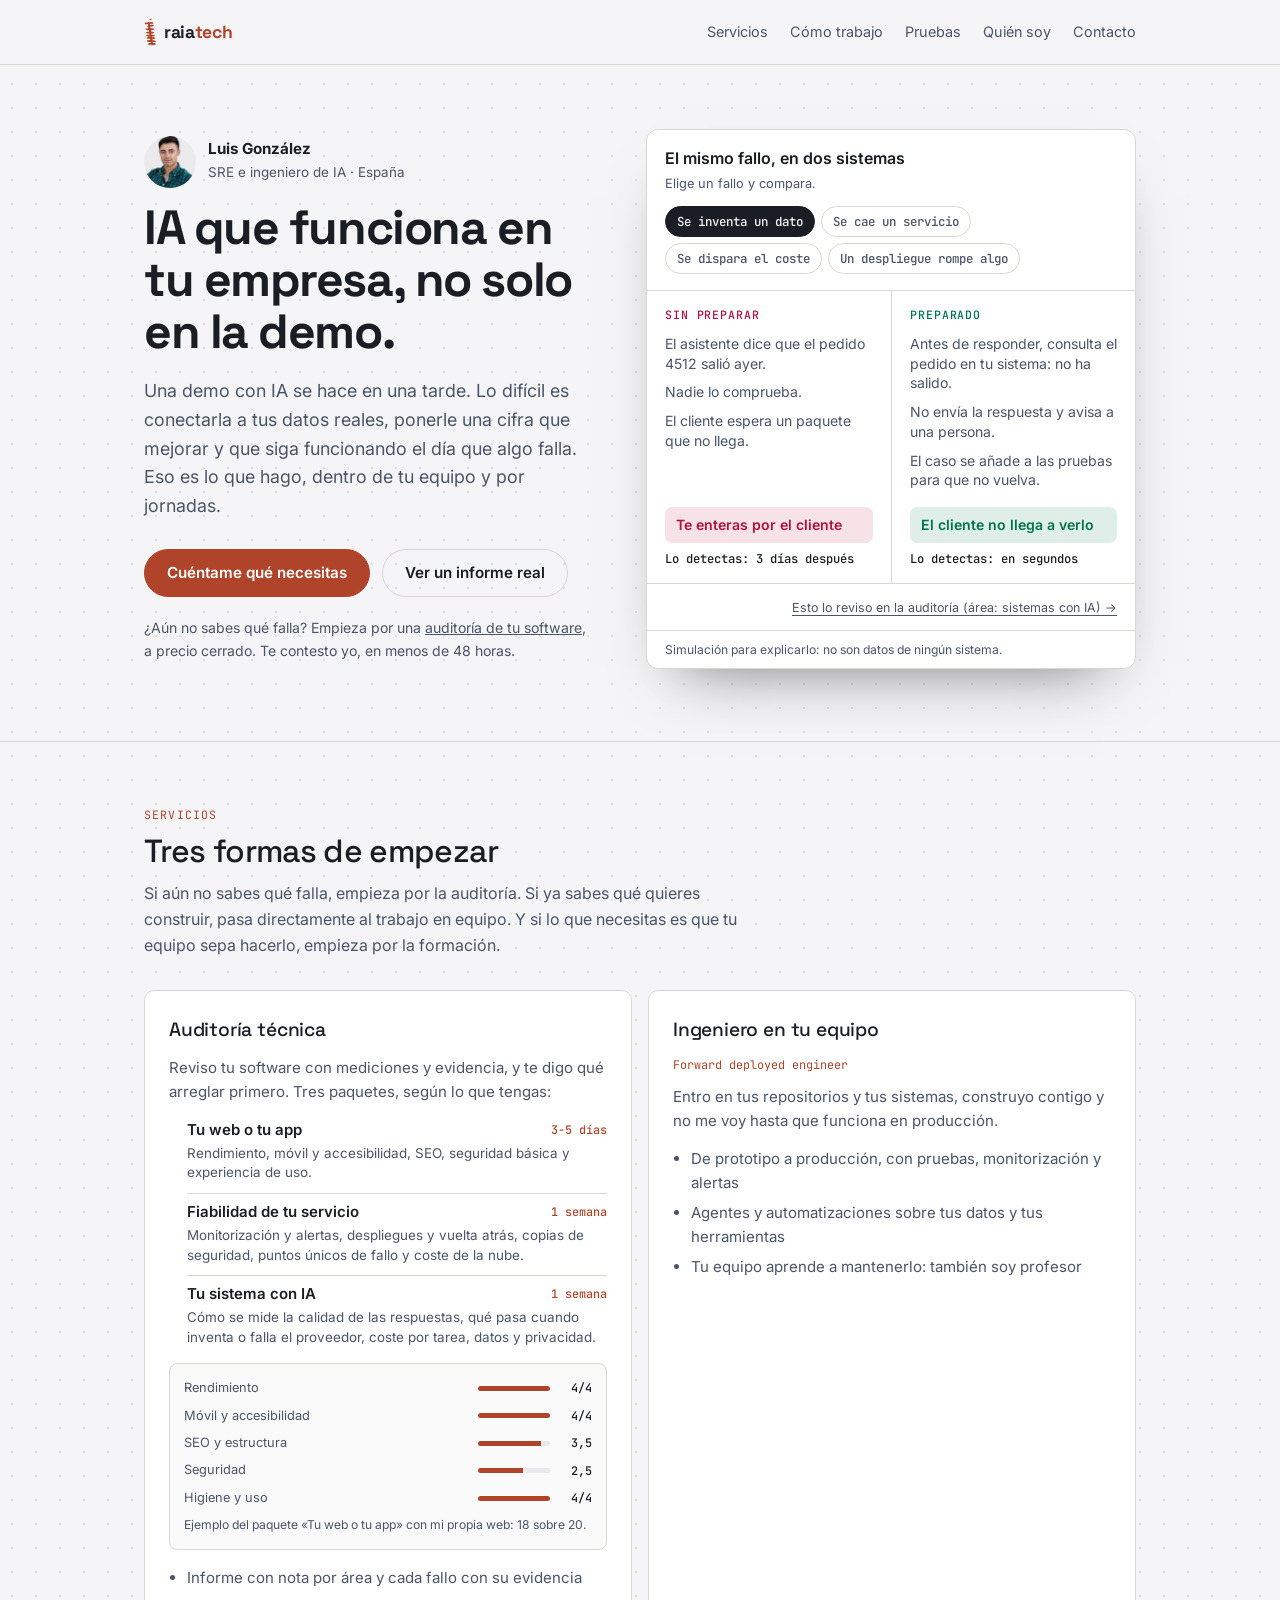
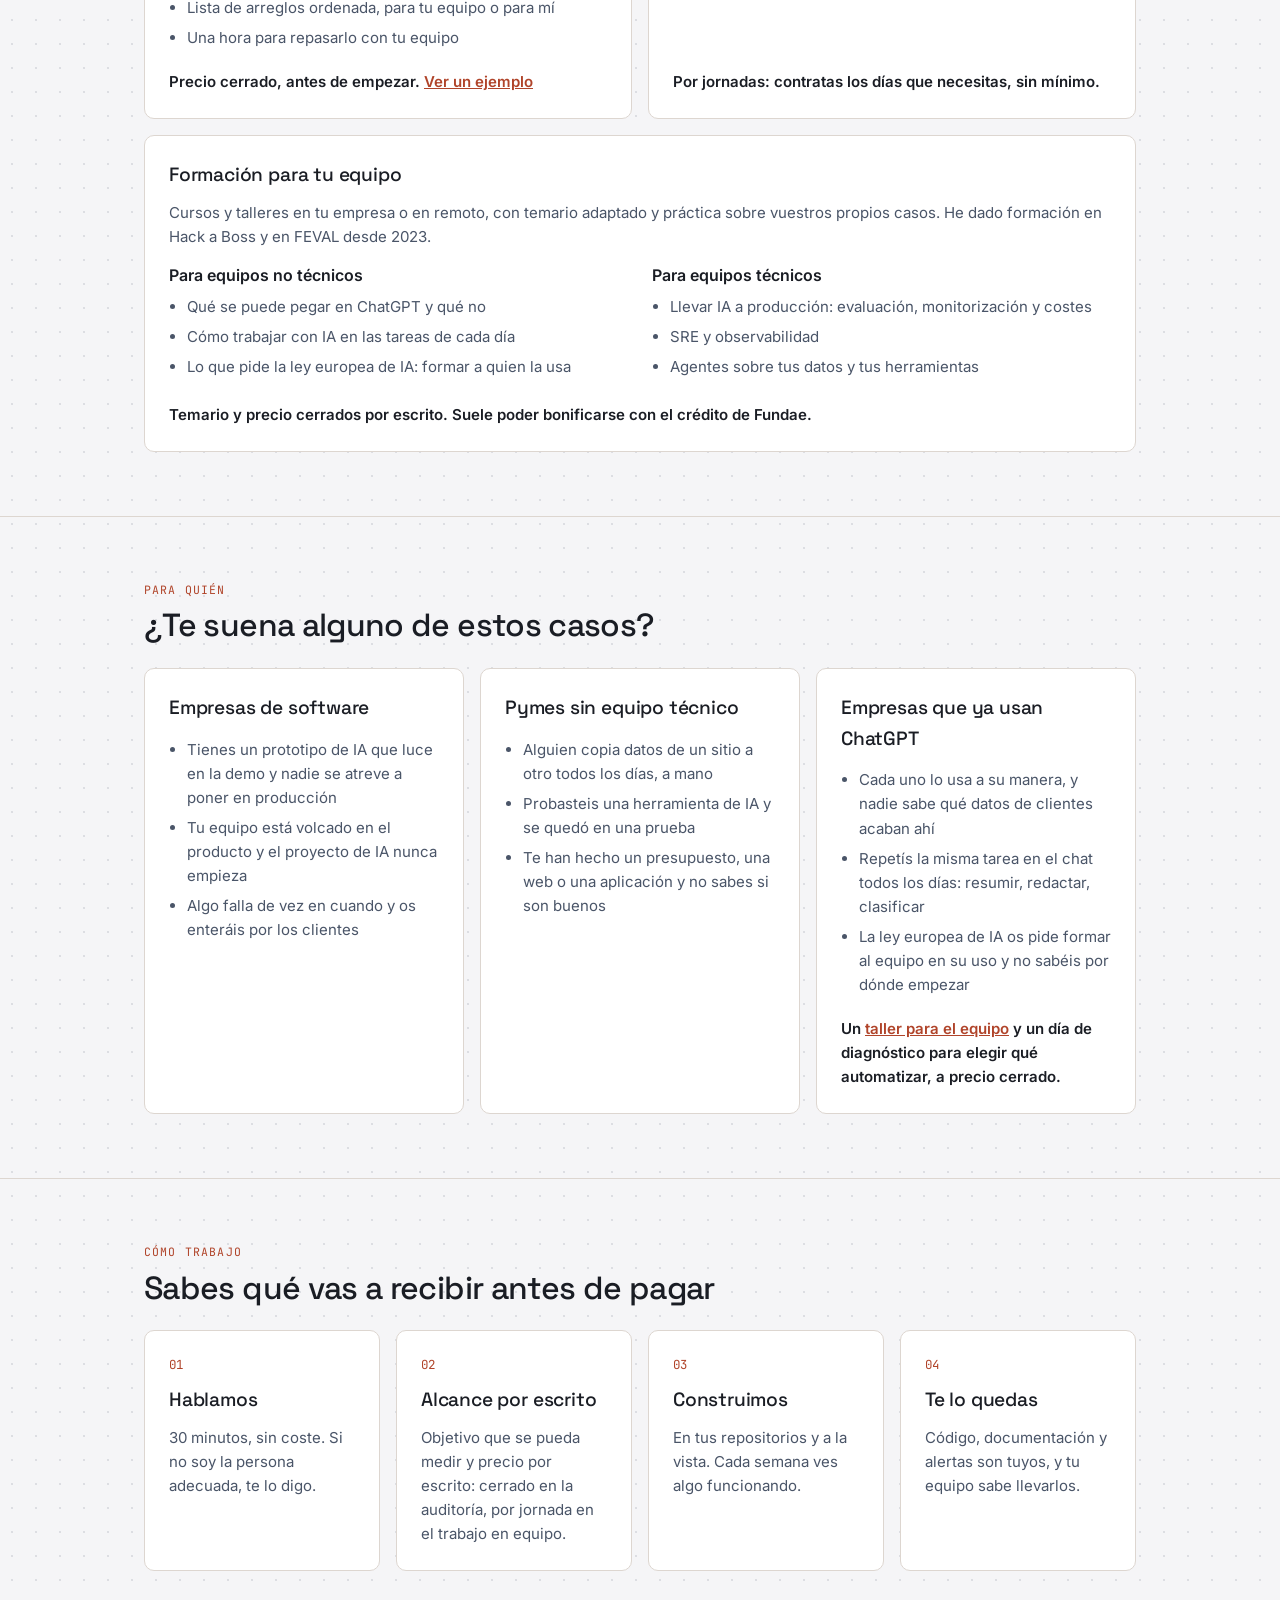
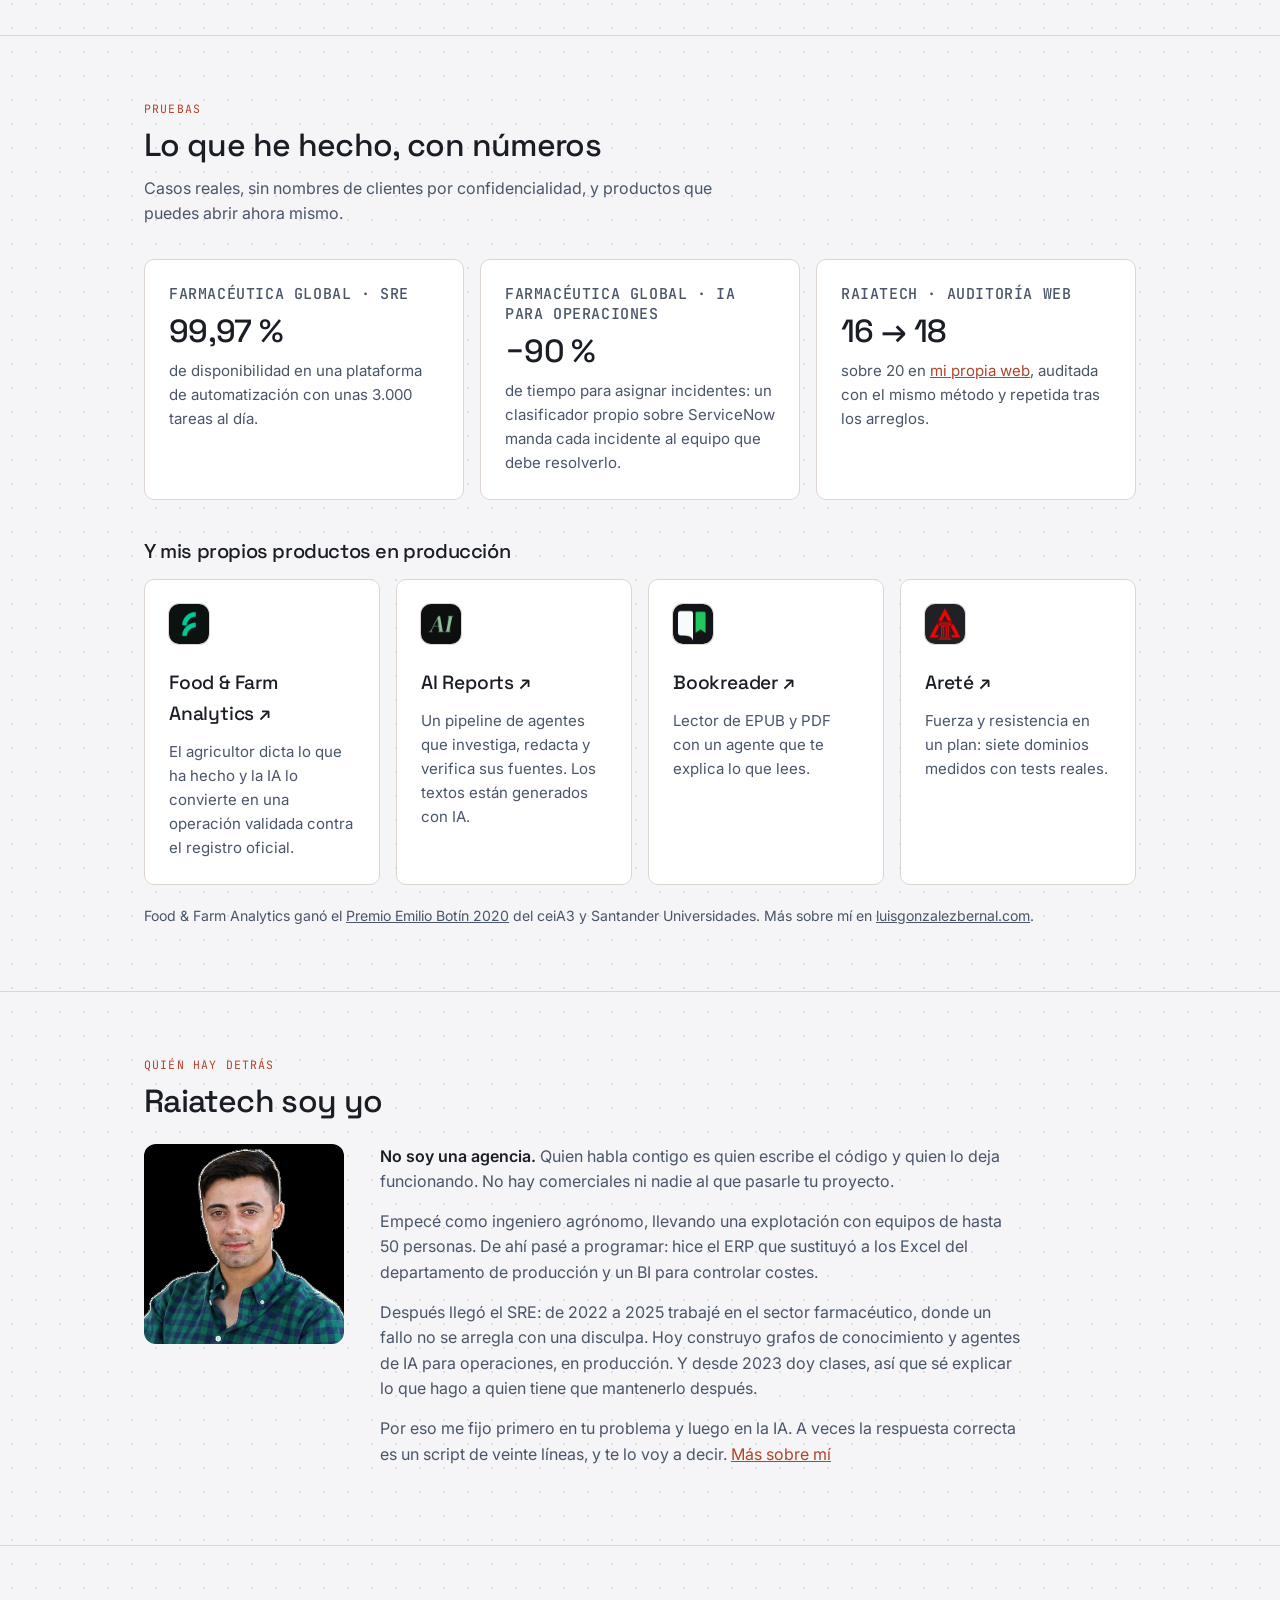
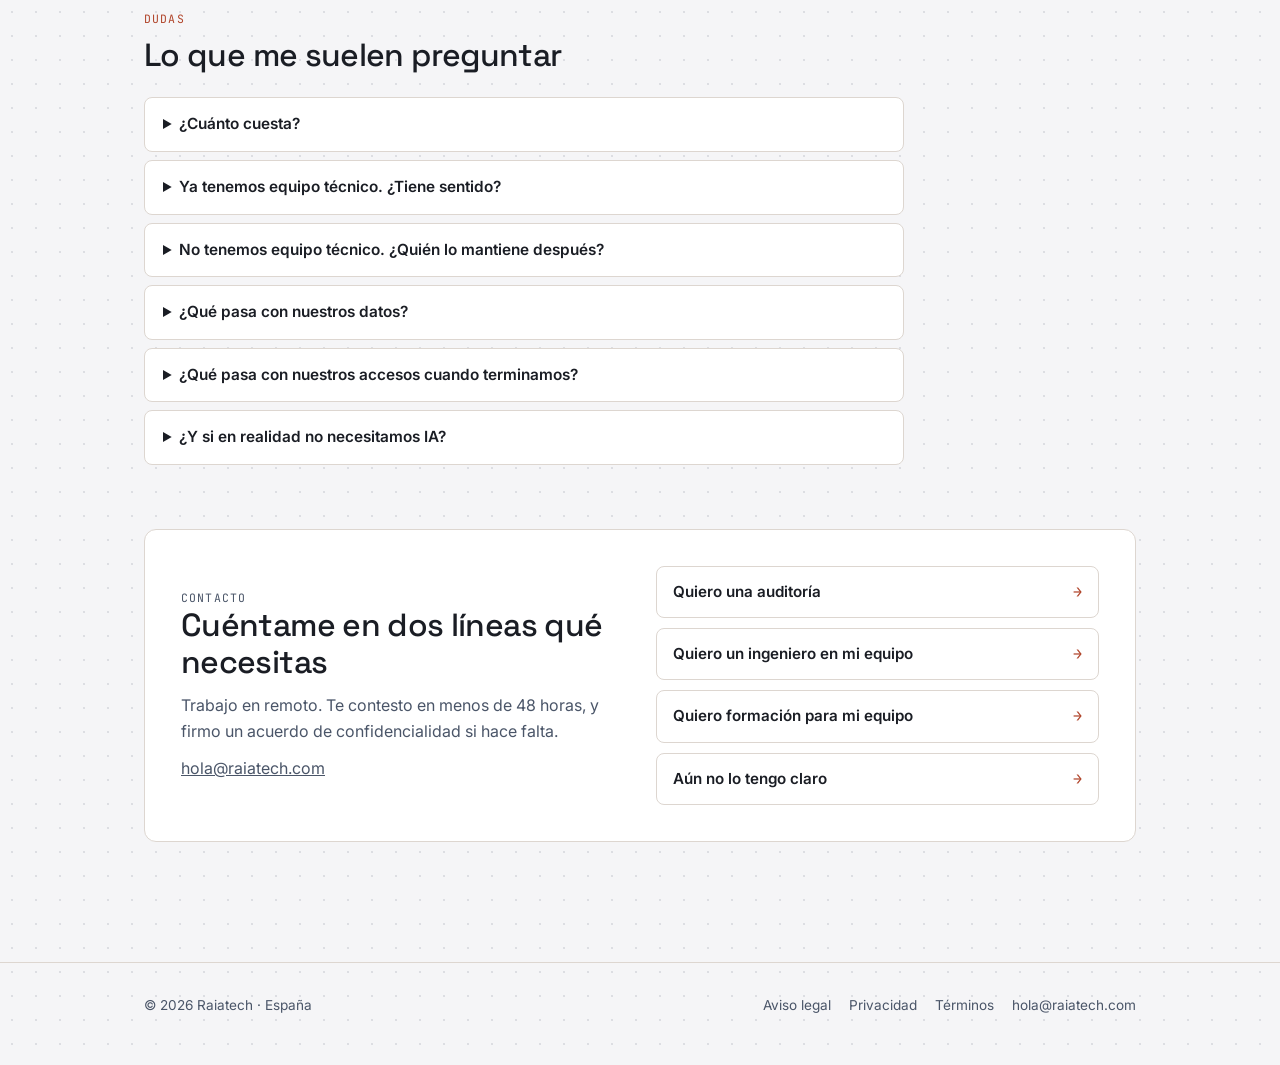
==== index.html @ 5589b860 "feat(portada): formación para equipos como tercer servicio Tarjeta ancha con dos versiones (equipos " ====
<!doctype html>
<html lang="es">
<head>
<meta charset="utf-8">
<meta name="viewport" content="width=device-width, initial-scale=1">
<title>Raiatech: auditorías técnicas e ingeniero de IA en tu equipo</title>
<link rel="icon" href="favicon.svg" type="image/svg+xml">
<link rel="apple-touch-icon" href="apple-touch-icon.png">
<meta name="description" content="Auditorías técnicas de software (webs, apps, APIs, datos y sistemas con IA), e ingeniero integrado en tu equipo para llevar sistemas con IA a producción. Por Luis González, SRE e ingeniero de IA.">
<link rel="canonical" href="https://raiatech.com/">
<link rel="preconnect" href="https://fonts.googleapis.com"><link rel="preconnect" href="https://fonts.gstatic.com" crossorigin><link href="https://fonts.googleapis.com/css2?family=Inter:wght@400;600;700&family=JetBrains+Mono:wght@400;500&family=Space+Grotesk:wght@500;700&display=swap" rel="stylesheet">
<script type="application/ld+json">{"@context": "https://schema.org", "@type": "ProfessionalService", "name": "Raiatech", "url": "https://raiatech.com/", "email": "hola@raiatech.com", "areaServed": "ES", "founder": {"@type": "Person", "name": "Luis González Bernal", "url": "https://luisgonzalezbernal.com/"}, "description": "Auditorías técnicas de software (webs, apps, APIs, datos y sistemas con IA), e ingeniero integrado en tu equipo para llevar sistemas con IA a producción."}</script>
<style>:root{--ocre:#e0703f;--bg:#10141a;--surface:#1c2026;--surface-2:#262a31;--electric:#e0703f;--electric-dim:#ea8457;--acento:#e0703f;--bien:#3ddc97;--malo:#ff7a9a;--on-electric:#10141a;--on-bg:#dfe2eb;--on-surface:#bfc0c4;--line:#3d3a38;--glow:rgba(224,112,63,.35);--font:'Inter',ui-sans-serif,system-ui,sans-serif;--display:'Space Grotesk','Inter',ui-sans-serif,system-ui,sans-serif;--mono:'JetBrains Mono',ui-monospace,'SF Mono',Menlo,monospace}
@media (prefers-color-scheme:light){:root{--ocre:#b0442a;--bg:#f5f5f7;--surface:#fff;--surface-2:#eaeaed;--electric:#b0442a;--electric-dim:#9c3a22;--acento:#b0442a;--bien:#00744a;--malo:#b3123a;--on-electric:#ffffff;--on-bg:#1a1d24;--on-surface:#4a5568;--line:#ddd6d0;--glow:rgba(176,68,42,.25)}}
*{box-sizing:border-box}html{-webkit-text-size-adjust:100%;scroll-behavior:smooth}
body{margin:0;background:var(--bg);color:var(--on-bg);font-family:var(--font);line-height:1.6;-webkit-font-smoothing:antialiased}
a{color:inherit}.wrap{max-width:1040px;margin-inline:auto;padding-inline:24px}
.label{font-family:var(--mono);font-size:.72rem;letter-spacing:.1em;text-transform:uppercase;color:var(--acento);margin:0}
header{border-bottom:1px solid var(--line);position:sticky;top:0;z-index:5;background:color-mix(in srgb,var(--bg) 90%,transparent);backdrop-filter:blur(10px)}
header .wrap{display:flex;align-items:center;justify-content:space-between;gap:20px;height:64px}
.logo{font-family:var(--display);font-weight:700;font-size:1.1rem;letter-spacing:-.02em;text-decoration:none}.logo span{color:var(--acento)}.logo{display:inline-flex;align-items:center}.logo .simbolo{width:13px;height:28px;margin-right:7px;stroke:var(--ocre);fill:var(--ocre)}
nav{display:flex;align-items:center;gap:22px;font-size:.9rem}nav a{color:var(--on-surface);text-decoration:none}nav a:hover{color:var(--acento)}
footer{border-top:1px solid var(--line);padding:32px 0 48px;font-size:.85rem;color:var(--on-surface);margin-top:56px}
footer .wrap{display:flex;flex-wrap:wrap;gap:12px 24px;justify-content:space-between}footer a{text-decoration:none}footer a:hover{color:var(--acento)}
.links{display:flex;flex-wrap:wrap;gap:8px 18px}
a:focus-visible,summary:focus-visible{outline:2px solid var(--acento);outline-offset:3px}

.hero{padding:88px 0 72px;max-width:760px}
h1{font-family:var(--display);font-size:clamp(2.1rem,5.4vw,3.4rem);line-height:1.08;letter-spacing:-.03em;font-weight:700;margin:14px 0 20px}
.hero .sub{font-size:1.12rem;color:var(--on-surface);margin:0 0 28px;max-width:60ch}
.ctas{display:flex;flex-wrap:wrap;gap:12px;align-items:center}
.btn{display:inline-block;background:var(--electric);color:var(--on-electric);text-decoration:none;font-weight:600;font-size:.95rem;padding:11px 22px;border-radius:99px;border:1px solid var(--electric)}
.btn:hover{background:var(--electric-dim);box-shadow:0 0 24px -6px var(--glow)}
.btn.sec{background:none;color:var(--on-bg);border-color:var(--line)}.btn.sec:hover{border-color:var(--acento);box-shadow:none;background:none}
.nota{margin:20px 0 0;font-size:.88rem;color:var(--on-surface)}
section{padding:64px 0;border-top:1px solid var(--line);scroll-margin-top:64px}
h2{font-family:var(--display);font-size:clamp(1.5rem,3vw,2rem);line-height:1.15;letter-spacing:-.02em;margin:8px 0 12px;font-weight:500}
.intro{color:var(--on-surface);margin:0 0 32px;max-width:62ch}
.grid2{display:grid;gap:16px;grid-template-columns:repeat(2,minmax(0,1fr))}.grid3{display:grid;gap:16px;grid-template-columns:repeat(3,minmax(0,1fr))}.grid4{display:grid;gap:16px;grid-template-columns:repeat(4,minmax(0,1fr))}
.card{background:var(--surface);border:1px solid var(--line);border-radius:10px;padding:24px;display:flex;flex-direction:column;gap:10px;text-decoration:none}
a.card{transition:border-color .15s}a.card:hover{border-color:var(--acento)}
.card h3{margin:0;font-family:var(--display);font-size:1.2rem;font-weight:500;letter-spacing:-.01em}
.card p{margin:0;font-size:.94rem;color:var(--on-surface)}.card .tec{font-family:var(--mono);font-size:.74rem;color:var(--acento)}
.card ul{margin:4px 0 0;padding-left:18px;font-size:.94rem;color:var(--on-surface);display:grid;gap:6px}
.card .pie{margin-top:auto;padding-top:10px;font-weight:600;color:var(--on-bg)}.card a{color:var(--acento)}
.pasos{list-style:none;margin:0;padding:0;counter-reset:p}.pasos li{counter-increment:p}
.pasos .card::before{content:'0' counter(p);font-family:var(--mono);font-size:.78rem;color:var(--acento)}
.cifra{font-family:var(--display);font-size:2rem;font-weight:500;letter-spacing:-.02em;line-height:1.1;color:var(--on-bg)}
.cierre{background:var(--surface);border:1px solid var(--line);border-radius:12px;padding:36px;display:grid;grid-template-columns:minmax(0,1fr) minmax(0,1fr);gap:32px;align-items:center}
.cierre h2{margin-top:0}.cierre p{color:var(--on-surface);margin:0}
.ops{display:grid;gap:10px}.op{display:flex;justify-content:space-between;gap:14px;align-items:center;border:1px solid var(--line);border-radius:8px;padding:13px 16px;text-decoration:none;font-weight:600;font-size:.95rem}
.op:hover{border-color:var(--acento)}.op::after{content:'→';font-family:var(--mono);color:var(--acento)}
body{background-image:radial-gradient(color-mix(in srgb,var(--on-surface) 14%,transparent) 1px,transparent 1px);background-size:24px 24px}
.hero-g{display:grid;grid-template-columns:minmax(0,1fr) minmax(0,1.08fr);gap:48px;align-items:center;padding-block:64px 72px}
.hero-g .hero{padding:0;max-width:none}.hero-g h1{font-size:clamp(2rem,4.2vw,3rem)}
.quien{display:flex;align-items:center;gap:12px;margin-bottom:6px}.quien img{width:52px;height:52px;border-radius:50%;object-fit:cover;background:var(--surface-2)}
.quien b{display:block;font-size:.95rem;line-height:1.3}.quien span{font-size:.84rem;color:var(--on-surface)}
.sim{background:var(--surface);border:1px solid var(--line);border-radius:12px;overflow:hidden;box-shadow:0 30px 60px -34px rgba(0,0,0,.55)}
.sim-top{padding:16px 18px;border-bottom:1px solid var(--line)}.sim-top p{margin:0;font-weight:600}.sim-top small{display:block;font-size:.8rem;color:var(--on-surface);font-weight:400;margin-top:2px}
.f-botones{display:flex;flex-wrap:wrap;gap:6px;margin-top:12px}
.f-botones button{font:500 .78rem var(--mono);color:var(--on-surface);background:none;border:1px solid var(--line);border-radius:99px;padding:6px 11px;cursor:pointer}
.f-botones button:hover{border-color:var(--acento);color:var(--on-bg)}.f-botones button[aria-pressed=true]{background:var(--on-bg);border-color:var(--on-bg);color:var(--bg)}
.f-botones button:focus-visible{outline:2px solid var(--acento);outline-offset:2px}
.f-cols{display:grid;grid-template-columns:1fr 1fr;min-height:292px}.f-col{padding:16px 18px;display:flex;flex-direction:column;gap:12px}.f-col+.f-col{border-left:1px solid var(--line)}
.f-col h3{margin:0;font:500 .72rem var(--mono);letter-spacing:.08em;text-transform:uppercase}
#f-demo h3{color:var(--malo)}#f-prod h3{color:var(--bien)}
.f-col ol{list-style:none;margin:0;padding:0;display:grid;gap:9px;font-size:.88rem;color:var(--on-surface);line-height:1.4}
.f-col li,.f-fin,.f-cifra,.f-enlace{opacity:0;transform:translateY(4px);transition:opacity .3s,transform .3s}.f-col li.on,.f-fin.on,.f-cifra.on,.f-enlace.on{opacity:1;transform:none}
.f-fin{margin-top:auto;font-weight:600;font-size:.88rem;padding:9px 11px;border-radius:7px;line-height:1.3}
#f-demo .f-fin{color:var(--malo);background:color-mix(in srgb,var(--malo) 12%,transparent)}#f-prod .f-fin{color:var(--bien);background:color-mix(in srgb,var(--bien) 12%,transparent)}
.f-cifra{margin:-4px 0 0;font:500 .76rem var(--mono);color:var(--on-bg)}.f-cta{margin:0;padding:10px 18px;border-top:1px solid var(--line);text-align:right}.f-enlace{font-size:.78rem;color:var(--on-surface);text-decoration:underline;text-underline-offset:3px}.f-enlace:hover{color:var(--acento)}
.card .logo{display:block;width:40px;height:40px;border-radius:10px;box-shadow:0 0 0 1px var(--line);margin-bottom:14px}
.sim-pie{margin:0;padding:9px 18px;border-top:1px solid var(--line);font-size:.76rem;color:var(--on-surface)}
.score{display:grid;gap:7px;margin:6px 0 2px;padding:14px;border:1px solid var(--line);border-radius:8px;background:color-mix(in srgb,var(--bg) 50%,transparent)}
.score div{display:grid;grid-template-columns:minmax(0,1fr) 72px 32px;gap:10px;align-items:center;font-size:.8rem;color:var(--on-surface)}
.score i{display:block;height:5px;border-radius:3px;background:linear-gradient(to right,var(--acento) var(--p),var(--surface-2) var(--p))}.score b{font:500 .74rem var(--mono);color:var(--on-bg);text-align:right}
.paquetes{list-style:none;margin:2px 0 4px;padding:0;display:grid;gap:10px}.paquetes li{display:grid;grid-template-columns:1fr auto;gap:2px 10px;padding:0 0 10px;border-bottom:1px solid var(--line)}.paquetes li:last-child{border-bottom:0;padding-bottom:0}.paquetes b{color:var(--on-bg);font-weight:600}.paquetes span{font:500 .74rem var(--mono);color:var(--acento);align-self:center}.paquetes small{grid-column:1/-1;font-size:.84rem;color:var(--on-surface);line-height:1.45}
.card.ancha{grid-column:1/-1}.grid2.sub{gap:12px 24px;margin:4px 0}.grid2.sub b{color:var(--on-bg);font-weight:600}.grid2.sub ul{margin:6px 0 0}
.caso{margin:0 0 6px;font:500 .72rem var(--mono);letter-spacing:.04em;color:var(--acento);text-transform:uppercase}
.score small{font-size:.76rem;color:var(--on-surface)}
.yo{display:grid;grid-template-columns:200px minmax(0,1fr);gap:36px;align-items:start}.yo img{width:100%;height:auto;aspect-ratio:1;object-fit:cover;border-radius:12px;background:var(--surface-2)}
.yo p{margin:0 0 14px;color:var(--on-surface);max-width:64ch}.yo strong{color:var(--on-bg);font-weight:600}.yo a{color:var(--acento)}
.faq{display:grid;gap:8px;max-width:760px}.faq details{background:var(--surface);border:1px solid var(--line);border-radius:8px}
.faq summary{cursor:pointer;padding:14px 18px;font-weight:600;font-size:.96rem}.faq p{margin:0;padding:0 18px 16px;color:var(--on-surface);font-size:.94rem}
@media (max-width:980px){.hero-g{grid-template-columns:1fr;gap:36px;padding-block-start:40px}}
@media (max-width:640px){.yo{grid-template-columns:1fr}.yo img{width:140px}}
@media (max-width:480px){.f-cols{grid-template-columns:1fr;min-height:0}.f-col{min-height:230px}.f-col+.f-col{border-left:0;border-top:1px solid var(--line)}}
@media (prefers-reduced-motion:reduce){.f-col li,.f-fin{transition:none}}
@media (max-width:860px){.grid3,.grid4,.grid2,.cierre{grid-template-columns:1fr}.grid4.num{grid-template-columns:1fr 1fr}.hero{padding:56px 0 48px}.cierre{padding:24px}}
@media (max-width:640px){nav a:not(.cta-nav){display:none}}
@media (prefers-reduced-motion:reduce){html{scroll-behavior:auto}}
</style>
</head>
<body>
<header><div class="wrap">
  <a class="logo" href="./"><svg class="simbolo" viewBox="28 46 317 704" aria-hidden="true"><path stroke="none" d="M 189.1 65 C 175.3 71.3,159 85.6,159 91.5 C 159 106.1,199.5 102.9,209.9 87.5 C 219.6 73.2,205.3 57.7,189.1 65 M 179 149.6 C 177.6 149.9,172.4 151.5,167.3 153.2 C 158.2 156.4,158.2 156.4,151.7 153.1 C 141.5 147.9,132 148.6,125.5 155 C 121 159.5,120.8 159.5,115.2 159 C 86.3 156.6,58.4 160.8,52.1 168.3 C 50.9 169.9,44.5 184.5,43 189.2 C 39.5 200.5,55.9 205.1,100 205.2 C 123.7 205.3,122.3 204.1,125.6 227.9 C 127.7 243.6,127.4 244.5,118.1 247.9 C 107 251.9,101.8 263.9,106.9 273.9 C 109.1 278.1,119.4 287.6,128.4 293.5 C 134.8 297.7,136.8 300.9,135.7 305.2 C 134.5 309.9,131.7 310.3,101.5 310.5 C 66.6 310.7,61.1 312,58 321.5 C 54.9 330.8,60.9 337.2,78.7 343.8 C 112.8 356.5,108.7 355.5,126.2 355.5 C 145.1 355.5,144.5 355.2,146.5 367.6 C 149.8 387.4,149.2 388.4,132.5 389.3 C 126.7 389.7,121.8 390.8,114.5 393.4 C 109 395.4,99 398.4,92.2 400 C 66.5 406.2,63.1 413.3,80.3 424.7 C 91.5 432.2,97.5 433.7,127.2 436.4 C 158.3 439.1,158.9 439.5,159.2 454 C 159.4 463.7,156.1 464.9,127 465 C 100.1 465,92.8 467.1,84.7 477.2 C 76.4 487.5,80.5 494.7,99.5 503.2 C 130 517,133.3 517.4,157.6 509.9 C 165.6 507.5,171.2 512.7,167.8 519.7 C 166.3 522.8,168.1 522.6,144 522 C 126.4 521.5,102.7 527.2,97.4 533.1 C 95.2 535.5,91 550,91 555.1 C 91 564.7,106.6 568.1,150.2 567.9 C 177.5 567.9,176.5 567.3,179 583 C 181.6 599.6,180.1 602,168.5 600 C 148.4 596.6,110.8 603.5,103.7 612 C 100.4 615.9,98.2 634.5,100.4 638.9 C 104.5 646.7,117.2 648.6,155.5 647.2 C 190.4 645.9,188.4 645,191 663.1 C 193 677.3,191.9 678.3,175.2 677.4 C 159.7 676.5,152.1 677.9,143.7 683.1 C 140.3 685.3,133.4 689,128.3 691.4 C 109.1 700.6,113.2 707.3,143.7 716.4 C 160.7 721.5,167.9 722.4,186.9 721.7 C 206 721,207 721.3,215.4 728.9 C 224.3 737,227.7 737.3,233.9 730.6 C 237 727.3,241.7 726,250.5 726 C 279.2 726,300 721.5,313.5 712.5 C 331.6 700.5,329.5 692.5,306.6 686.3 C 301.6 685,293.2 682.2,287.9 680.1 C 274.6 674.7,268.5 673.6,256.4 674.3 C 242.5 675.2,240 672.9,240 659.3 C 240 650.6,240.6 650.4,268.2 649.7 C 294.4 649.1,299.5 648.2,312.6 642.1 C 332.9 632.5,331.1 624.6,307.1 618.5 C 301.4 617.1,292.1 614.1,286.3 611.9 C 270.6 606,264.8 604.9,249.6 605.1 C 231.9 605.3,231 604.7,229.4 591.2 C 228.5 583,230.1 581.4,240.8 579.5 C 284.7 571.9,301.5 565.1,307.4 552.6 C 312.8 541.2,305.3 536,280.1 533.5 C 272.1 532.6,261.8 531,257.1 529.9 C 252.1 528.7,243.2 527.5,235.8 527.1 C 222.2 526.5,220.7 525.9,219.5 520.9 C 218 514.8,220.8 513.7,239.7 512.8 C 258.9 512,265.8 510.7,280.4 505 C 306.5 494.8,308.8 485.7,287 479 C 283.4 477.8,275.7 474.7,269.9 472 C 253.5 464.2,244.5 462.8,227.4 465.4 C 212.6 467.6,210.6 466.4,208.8 454 C 207 441.6,209.1 439.9,229 438 C 244.1 436.6,252.9 433.8,262.3 427.4 C 280.8 414.8,278.6 405.4,255.8 399.1 C 251.5 398,244.1 395.2,239.2 393 C 227.9 388,221.5 386.6,212.1 387.3 C 199.8 388.2,198.9 387.4,196.5 372.3 C 193.9 356.4,195.7 354,209.7 354 C 234.9 353.9,249.6 351.2,267.6 343.3 C 291.5 332.9,291.6 324.2,268 318 C 263.3 316.7,255 313.8,249.5 311.5 C 232.7 304.3,223.4 302.9,208.5 305.1 C 186.8 308.3,186.9 308.4,183.4 284.6 C 179.8 261,180.5 259.6,193.8 262.6 C 211.1 266.5,225.2 264.7,244 256.1 C 250.9 252.9,258.1 249.7,260 249 C 273.6 243.6,276.5 235.9,268.2 227.3 C 260.7 219.6,249 216.5,231 217.4 C 173.6 220.4,172.9 220.2,171.3 203.7 C 170.4 193.9,172.2 192.6,184.4 193.5 C 193.7 194.2,224 192.8,240.9 190.9 C 261.9 188.5,267.2 183.1,259.2 172.2 C 257.2 169.4,254.3 165,252.8 162.6 C 247.3 153.3,234.3 149.9,202 149.5 C 190.7 149.3,180.4 149.4,179 149.6"/></svg>raia<span>tech</span></a>
  <nav aria-label="Secciones"><a href="#servicios">Servicios</a><a href="#como">Cómo trabajo</a><a href="#pruebas">Pruebas</a><a href="#yo">Quién soy</a><a class="cta-nav" href="#contacto">Contacto</a></nav>
</div></header>
<main>
  <div class="wrap hero-g">
    <div class="hero">
      <div class="quien"><img src="images/luis-112.webp" alt="Luis González" width="52" height="52"><div><b>Luis González</b><span>SRE e ingeniero de IA · España</span></div></div>
      <h1>IA que funciona en tu empresa, no solo en la demo.</h1>
      <p class="sub">Una demo con IA se hace en una tarde. Lo difícil es conectarla a tus datos reales, ponerle una cifra que mejorar y que siga funcionando el día que algo falla. Eso es lo que hago, dentro de tu equipo y por jornadas.</p>
      <div class="ctas"><a class="btn" href="#contacto">Cuéntame qué necesitas</a><a class="btn sec" href="auditoria-ejemplo.html">Ver un informe real</a></div>
      <p class="nota">¿Aún no sabes qué falla? Empieza por una <a href="#servicios">auditoría de tu software</a>, a precio cerrado. Te contesto yo, en menos de 48 horas.</p>
    </div>
    <div class="sim" id="fallos">
      <div class="sim-top"><p>El mismo fallo, en dos sistemas<small>Elige un fallo y compara.</small></p><div class="f-botones" role="group" aria-label="Elige un fallo"></div></div>
      <div class="f-cols" aria-live="polite">
        <div class="f-col" id="f-demo"><h3>Sin preparar</h3><ol></ol><div class="f-fin"></div><p class="f-cifra"></p></div>
        <div class="f-col" id="f-prod"><h3>Preparado</h3><ol></ol><div class="f-fin"></div><p class="f-cifra"></p></div>
      </div>
      <p class="f-cta"><a class="f-enlace" href="#servicios"></a></p>
      <p class="sim-pie">Simulación para explicarlo: no son datos de ningún sistema.</p>
    </div>
  </div>

  <section id="servicios"><div class="wrap">
    <p class="label">Servicios</p>
    <h2>Tres formas de empezar</h2>
    <p class="intro">Si aún no sabes qué falla, empieza por la auditoría. Si ya sabes qué quieres construir, pasa directamente al trabajo en equipo. Y si lo que necesitas es que tu equipo sepa hacerlo, empieza por la formación.</p>
    <div class="grid2">
      <div class="card">
        <h3>Auditoría técnica</h3>
        <p>Reviso tu software con mediciones y evidencia, y te digo qué arreglar primero. Tres paquetes, según lo que tengas:</p>
        <ul class="paquetes"><li><b>Tu web o tu app</b><span>3-5 días</span><small>Rendimiento, móvil y accesibilidad, SEO, seguridad básica y experiencia de uso.</small></li><li><b>Fiabilidad de tu servicio</b><span>1 semana</span><small>Monitorización y alertas, despliegues y vuelta atrás, copias de seguridad, puntos únicos de fallo y coste de la nube.</small></li><li><b>Tu sistema con IA</b><span>1 semana</span><small>Cómo se mide la calidad de las respuestas, qué pasa cuando inventa o falla el proveedor, coste por tarea, datos y privacidad.</small></li></ul>
        <div class="score" aria-label="Ejemplo: notas reales de la auditoría de luisgonzalezbernal.com">
          <div>Rendimiento<i style="--p:100%"></i><b>4/4</b></div>
          <div>Móvil y accesibilidad<i style="--p:100%"></i><b>4/4</b></div>
          <div>SEO y estructura<i style="--p:87.5%"></i><b>3,5</b></div>
          <div>Seguridad<i style="--p:62.5%"></i><b>2,5</b></div>
          <div>Higiene y uso<i style="--p:100%"></i><b>4/4</b></div>
          <small>Ejemplo del paquete «Tu web o tu app» con mi propia web: 18 sobre 20.</small>
        </div>
        <ul><li>Informe con nota por área y cada fallo con su evidencia</li><li>Lista de arreglos ordenada, para tu equipo o para mí</li><li>Una hora para repasarlo con tu equipo</li></ul>
        <p class="pie">Precio cerrado, antes de empezar. <a href="auditoria-ejemplo.html">Ver un ejemplo</a></p>
      </div>
      <div class="card">
        <h3>Ingeniero en tu equipo</h3>
        <p class="tec">Forward deployed engineer</p>
        <p>Entro en tus repositorios y tus sistemas, construyo contigo y no me voy hasta que funciona en producción.</p>
        <ul><li>De prototipo a producción, con pruebas, monitorización y alertas</li><li>Agentes y automatizaciones sobre tus datos y tus herramientas</li><li>Tu equipo aprende a mantenerlo: también soy profesor</li></ul>
        <p class="pie">Por jornadas: contratas los días que necesitas, sin mínimo.</p>
      </div>
      <div class="card ancha" id="formacion">
        <h3>Formación para tu equipo</h3>
        <p>Cursos y talleres en tu empresa o en remoto, con temario adaptado y práctica sobre vuestros propios casos. He dado formación en Hack a Boss y en FEVAL desde 2023.</p>
        <div class="grid2 sub">
          <div><b>Para equipos no técnicos</b><ul><li>Qué se puede pegar en ChatGPT y qué no</li><li>Cómo trabajar con IA en las tareas de cada día</li><li>Lo que pide la ley europea de IA: formar a quien la usa</li></ul></div>
          <div><b>Para equipos técnicos</b><ul><li>Llevar IA a producción: evaluación, monitorización y costes</li><li>SRE y observabilidad</li><li>Agentes sobre tus datos y tus herramientas</li></ul></div>
        </div>
        <p class="pie">Temario y precio cerrados por escrito. Suele poder bonificarse con el crédito de Fundae.</p>
      </div>
    </div>
  </div></section>

  <section id="para"><div class="wrap">
    <p class="label">Para quién</p>
    <h2>¿Te suena alguno de estos casos?</h2>
    <div class="grid3" style="margin-top:24px">
      <div class="card">
        <h3>Empresas de software</h3>
        <ul><li>Tienes un prototipo de IA que luce en la demo y nadie se atreve a poner en producción</li><li>Tu equipo está volcado en el producto y el proyecto de IA nunca empieza</li><li>Algo falla de vez en cuando y os enteráis por los clientes</li></ul>
      </div>
      <div class="card">
        <h3>Pymes sin equipo técnico</h3>
        <ul><li>Alguien copia datos de un sitio a otro todos los días, a mano</li><li>Probasteis una herramienta de IA y se quedó en una prueba</li><li>Te han hecho un presupuesto, una web o una aplicación y no sabes si son buenos</li></ul>
      </div>
      <div class="card">
        <h3>Empresas que ya usan ChatGPT</h3>
        <ul><li>Cada uno lo usa a su manera, y nadie sabe qué datos de clientes acaban ahí</li><li>Repetís la misma tarea en el chat todos los días: resumir, redactar, clasificar</li><li>La ley europea de IA os pide formar al equipo en su uso y no sabéis por dónde empezar</li></ul>
        <p class="pie">Un <a href="#formacion">taller para el equipo</a> y un día de diagnóstico para elegir qué automatizar, a precio cerrado.</p>
      </div>
    </div>
  </div></section>

  <section id="como"><div class="wrap">
    <p class="label">Cómo trabajo</p>
    <h2>Sabes qué vas a recibir antes de pagar</h2>
    <ol class="pasos grid4" style="margin-top:24px">
      <li class="card"><h3>Hablamos</h3><p>30 minutos, sin coste. Si no soy la persona adecuada, te lo digo.</p></li>
      <li class="card"><h3>Alcance por escrito</h3><p>Objetivo que se pueda medir y precio por escrito: cerrado en la auditoría, por jornada en el trabajo en equipo.</p></li>
      <li class="card"><h3>Construimos</h3><p>En tus repositorios y a la vista. Cada semana ves algo funcionando.</p></li>
      <li class="card"><h3>Te lo quedas</h3><p>Código, documentación y alertas son tuyos, y tu equipo sabe llevarlos.</p></li>
    </ol>
  </div></section>

  <section id="pruebas"><div class="wrap">
    <p class="label">Pruebas</p>
    <h2>Lo que he hecho, con números</h2>
    <p class="intro">Casos reales, sin nombres de clientes por confidencialidad, y productos que puedes abrir ahora mismo.</p>
    <div class="grid3 num">
      <div class="card"><p class="caso">Farmacéutica global · SRE</p><div class="cifra">99,97 %</div><p>de disponibilidad en una plataforma de automatización con unas 3.000 tareas al día.</p></div>
      <div class="card"><p class="caso">Farmacéutica global · IA para operaciones</p><div class="cifra">−90 %</div><p>de tiempo para asignar incidentes: un clasificador propio sobre ServiceNow manda cada incidente al equipo que debe resolverlo.</p></div>
      <div class="card"><p class="caso">Raiatech · auditoría web</p><div class="cifra">16 → 18</div><p>sobre 20 en <a href="auditoria-ejemplo.html">mi propia web</a>, auditada con el mismo método y repetida tras los arreglos.</p></div>
    </div>
    <h2 style="font-size:1.25rem;margin:40px 0 16px">Y mis propios productos en producción</h2>
    <div class="grid4">
      <a class="card" href="https://fnfanalytics.com/" target="_blank" rel="noopener"><img class="logo" src="images/productos/fnf.png" alt="" width="40" height="40" loading="lazy"><h3>Food &amp; Farm Analytics ↗</h3><p>El agricultor dicta lo que ha hecho y la IA lo convierte en una operación validada contra el registro oficial.</p></a>
      <a class="card" href="https://luisgonzalezbernal.com/reports/" target="_blank" rel="noopener"><img class="logo" src="images/productos/reports.png" alt="" width="40" height="40" loading="lazy"><h3>AI Reports ↗</h3><p>Un pipeline de agentes que investiga, redacta y verifica sus fuentes. Los textos están generados con IA.</p></a>
      <a class="card" href="https://bookreader.raiatech.com" target="_blank" rel="noopener"><img class="logo" src="images/productos/bookreader.png" alt="" width="40" height="40" loading="lazy"><h3>Bookreader ↗</h3><p>Lector de EPUB y PDF con un agente que te explica lo que lees.</p></a>
      <a class="card" href="https://arete.raiatech.com" target="_blank" rel="noopener"><img class="logo" src="images/productos/arete.png" alt="" width="40" height="40" loading="lazy"><h3>Areté ↗</h3><p>Fuerza y resistencia en un plan: siete dominios medidos con tests reales.</p></a>
    </div>
    <p class="nota">Food &amp; Farm Analytics ganó el <a href="https://www.ceia3.es/es/noticias/premios/el-proyecto-de-empresa-food-and-farm-analytics-ganador-de-los-premios-emilio-botin-2020-promovido-por-ceia3-y-santander-universidades/" target="_blank" rel="noopener">Premio Emilio Botín 2020</a> del ceiA3 y Santander Universidades. Más sobre mí en <a href="https://luisgonzalezbernal.com/">luisgonzalezbernal.com</a>.</p>
  </div></section>

  <section id="yo"><div class="wrap">
    <p class="label">Quién hay detrás</p>
    <h2>Raiatech soy yo</h2>
    <div class="yo" style="margin-top:24px">
      <img src="images/luis-360.webp" alt="Retrato de Luis González" width="360" height="360" loading="lazy">
      <div>
        <p><strong>No soy una agencia.</strong> Quien habla contigo es quien escribe el código y quien lo deja funcionando. No hay comerciales ni nadie al que pasarle tu proyecto.</p>
        <p>Empecé como ingeniero agrónomo, llevando una explotación con equipos de hasta 50 personas. De ahí pasé a programar: hice el ERP que sustituyó a los Excel del departamento de producción y un BI para controlar costes.</p>
        <p>Después llegó el SRE: de 2022 a 2025 trabajé en el sector farmacéutico, donde un fallo no se arregla con una disculpa. Hoy construyo grafos de conocimiento y agentes de IA para operaciones, en producción. Y desde 2023 doy clases, así que sé explicar lo que hago a quien tiene que mantenerlo después.</p>
        <p>Por eso me fijo primero en tu problema y luego en la IA. A veces la respuesta correcta es un script de veinte líneas, y te lo voy a decir. <a href="https://luisgonzalezbernal.com/">Más sobre mí</a></p>
      </div>
    </div>
  </div></section>

  <section id="dudas"><div class="wrap">
    <p class="label">Dudas</p>
    <h2>Lo que me suelen preguntar</h2>
    <div class="faq" style="margin-top:24px">
      <details><summary>¿Cuánto cuesta?</summary><p>Depende del alcance, así que no te doy una cifra a ciegas. La auditoría tiene precio cerrado y el trabajo en equipo se paga por jornada. Tras la primera llamada te mando el precio por escrito en 24 horas, y decides con él delante.</p></details>
      <details><summary>Ya tenemos equipo técnico. ¿Tiene sentido?</summary><p>Sí, y suele ir mejor. Trabajo con ellos en vuestros repositorios, y cuando me voy el sistema se queda con quien ya lo conoce.</p></details>
      <details><summary>No tenemos equipo técnico. ¿Quién lo mantiene después?</summary><p>Lo hablamos antes de empezar. Si no hay nadie que pueda mantenerlo, lo diseño lo más sencillo posible, con documentación y alertas claras, y acordamos quién atiende esas alertas.</p></details>
      <details><summary>¿Qué pasa con nuestros datos?</summary><p>Trabajo en tu infraestructura y con los accesos que me des. Decidimos juntos qué modelo se usa y dónde se ejecuta, y firmo un acuerdo de confidencialidad si hace falta.</p></details>
      <details><summary>¿Qué pasa con nuestros accesos cuando terminamos?</summary><p>Trabajo con el mínimo acceso que necesito y con cuentas a mi nombre que puedes revocar, nunca con credenciales compartidas. Las claves viven en vuestro gestor de secretos, no en mi portátil ni en el código. Al terminar repasamos juntos los accesos, los retiráis y rotamos cualquier clave que haya visto, con una lista de comprobación por escrito. Firmo un acuerdo de confidencialidad y, si trato datos personales, el contrato de encargado de tratamiento.</p></details>
      <details><summary>¿Y si en realidad no necesitamos IA?</summary><p>Te lo digo en la primera llamada. Mejor perder un cliente que venderte algo que no te hace falta.</p></details>
    </div>
  </div></section>

  <section id="contacto" style="border-top:0;padding-top:0"><div class="wrap"><div class="cierre">
    <div><p class="label">Contacto</p><h2>Cuéntame en dos líneas qué necesitas</h2><p>Trabajo en remoto. Te contesto en menos de 48 horas, y firmo un acuerdo de confidencialidad si hace falta.</p><p style="margin-top:12px"><a href="mailto:hola@raiatech.com">hola@raiatech.com</a></p></div>
    <div class="ops">
      <a class="op" href="mailto:hola@raiatech.com?subject=Auditor%C3%ADa%20t%C3%A9cnica">Quiero una auditoría</a>
      <a class="op" href="mailto:hola@raiatech.com?subject=Ingeniero%20en%20mi%20equipo">Quiero un ingeniero en mi equipo</a>
      <a class="op" href="mailto:hola@raiatech.com?subject=Formaci%C3%B3n%20para%20mi%20equipo">Quiero formación para mi equipo</a>
      <a class="op" href="mailto:hola@raiatech.com?subject=Tengo%20un%20problema%20t%C3%A9cnico">Aún no lo tengo claro</a>
    </div>
  </div></div></section>
</main>
<footer><div class="wrap"><div>© 2026 Raiatech · España</div><div class="links"><a href="aviso-legal.html">Aviso legal</a><a href="privacidad.html">Privacidad</a><a href="terminos.html">Términos</a><a href="mailto:hola@raiatech.com">hola@raiatech.com</a></div></div></footer>
<script src="assets/fallos.js" defer></script>
</body>
</html>
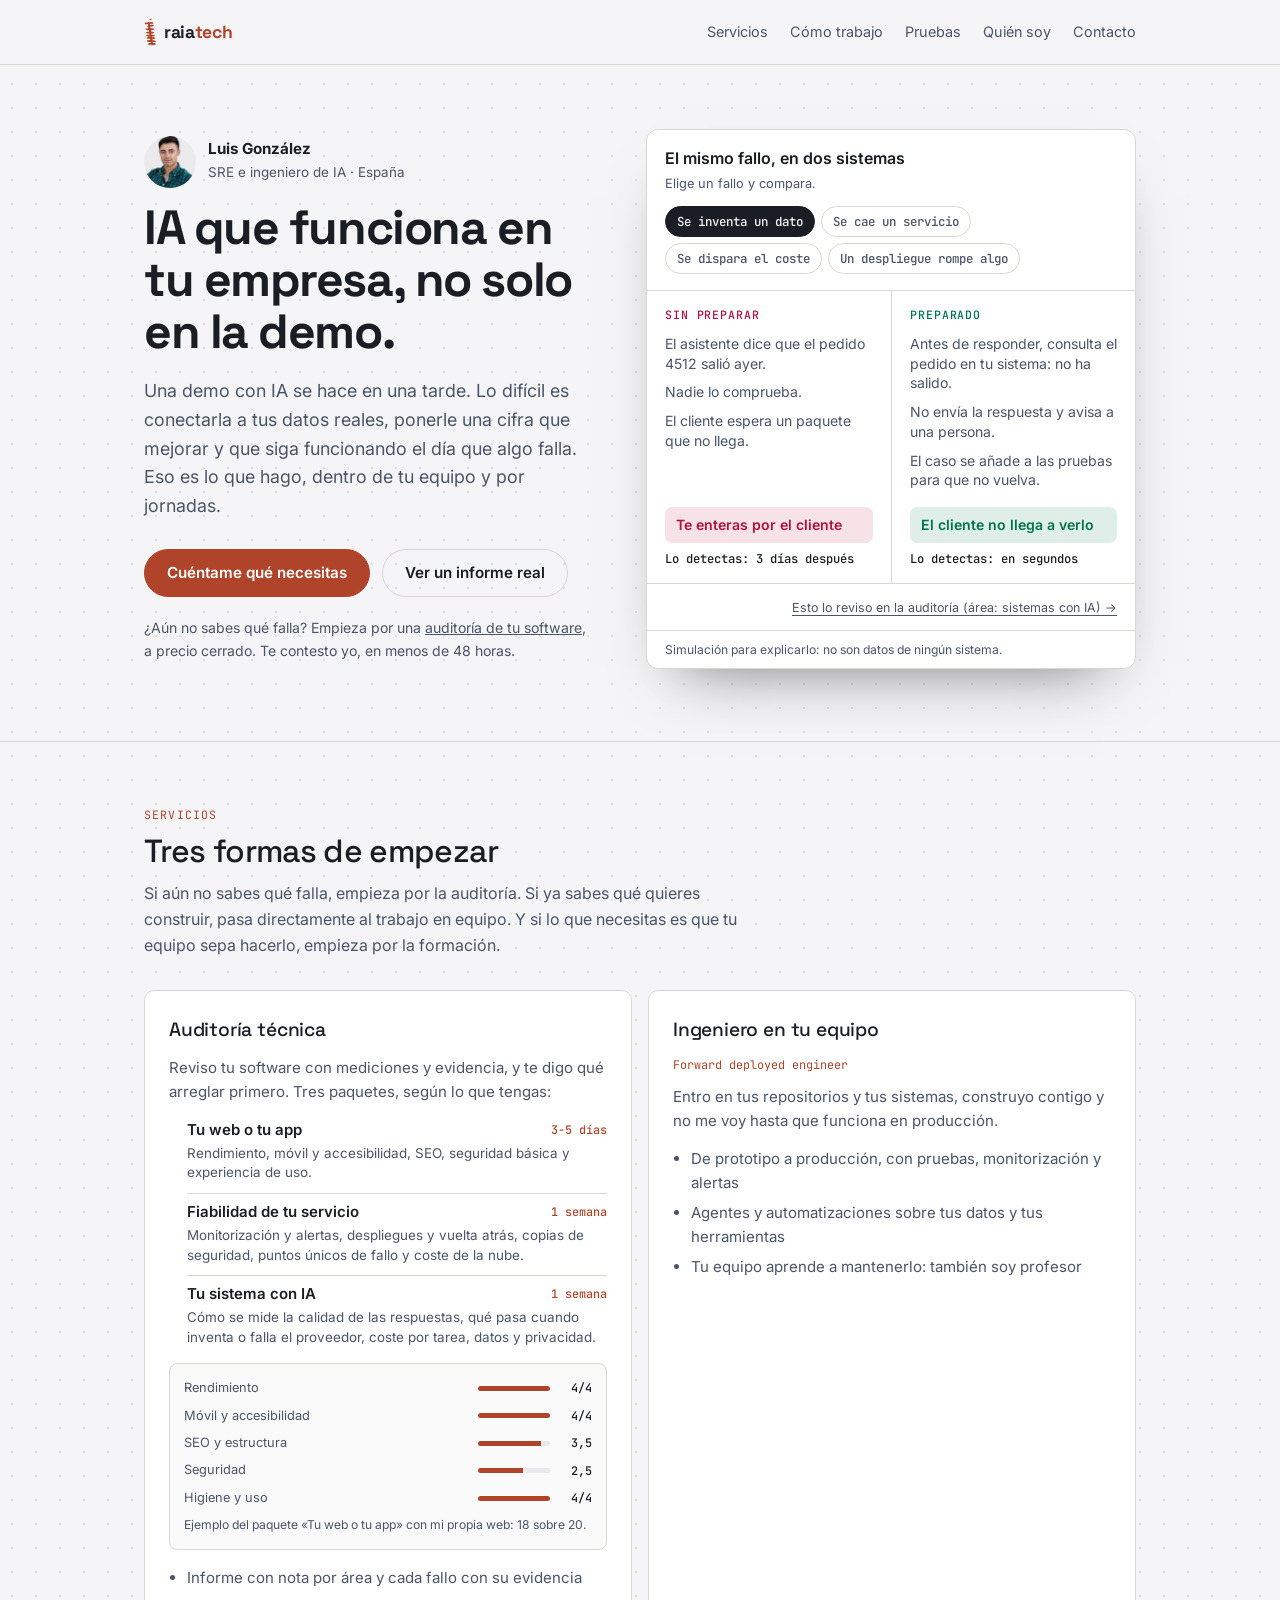
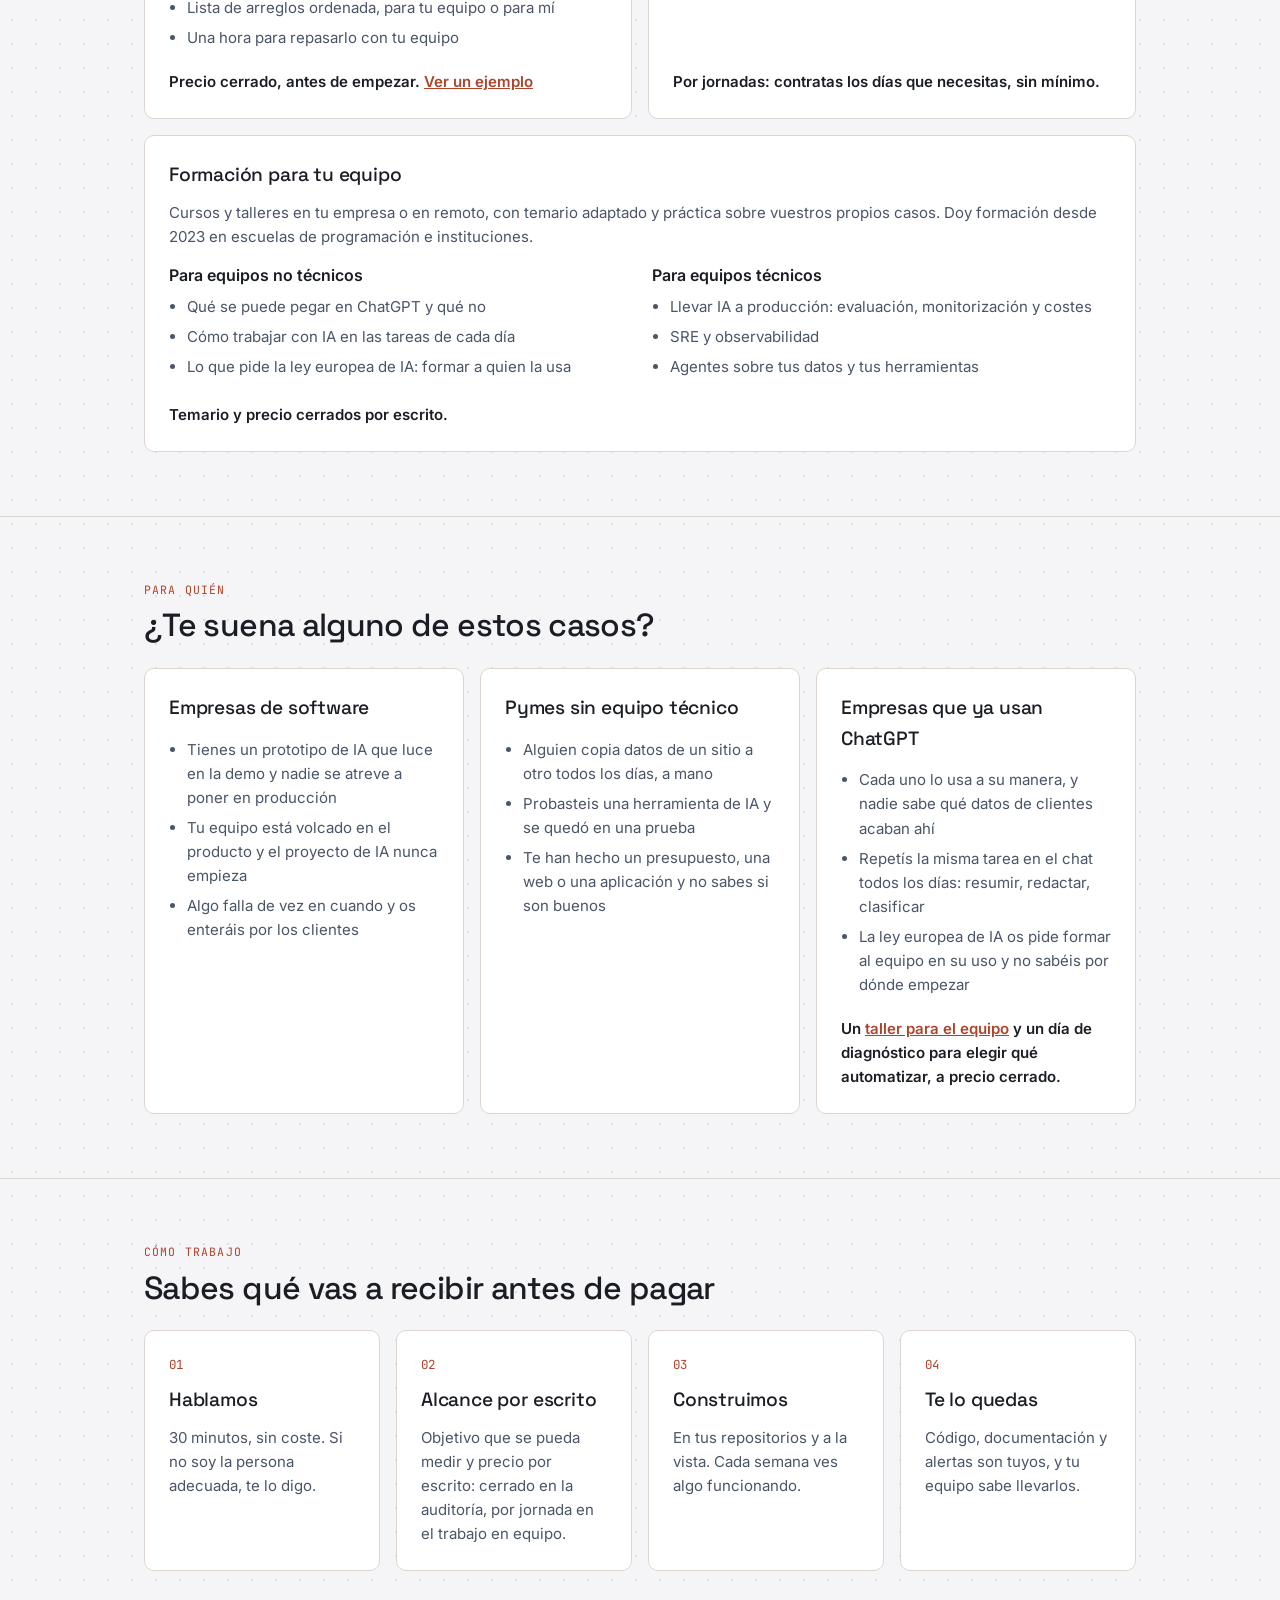
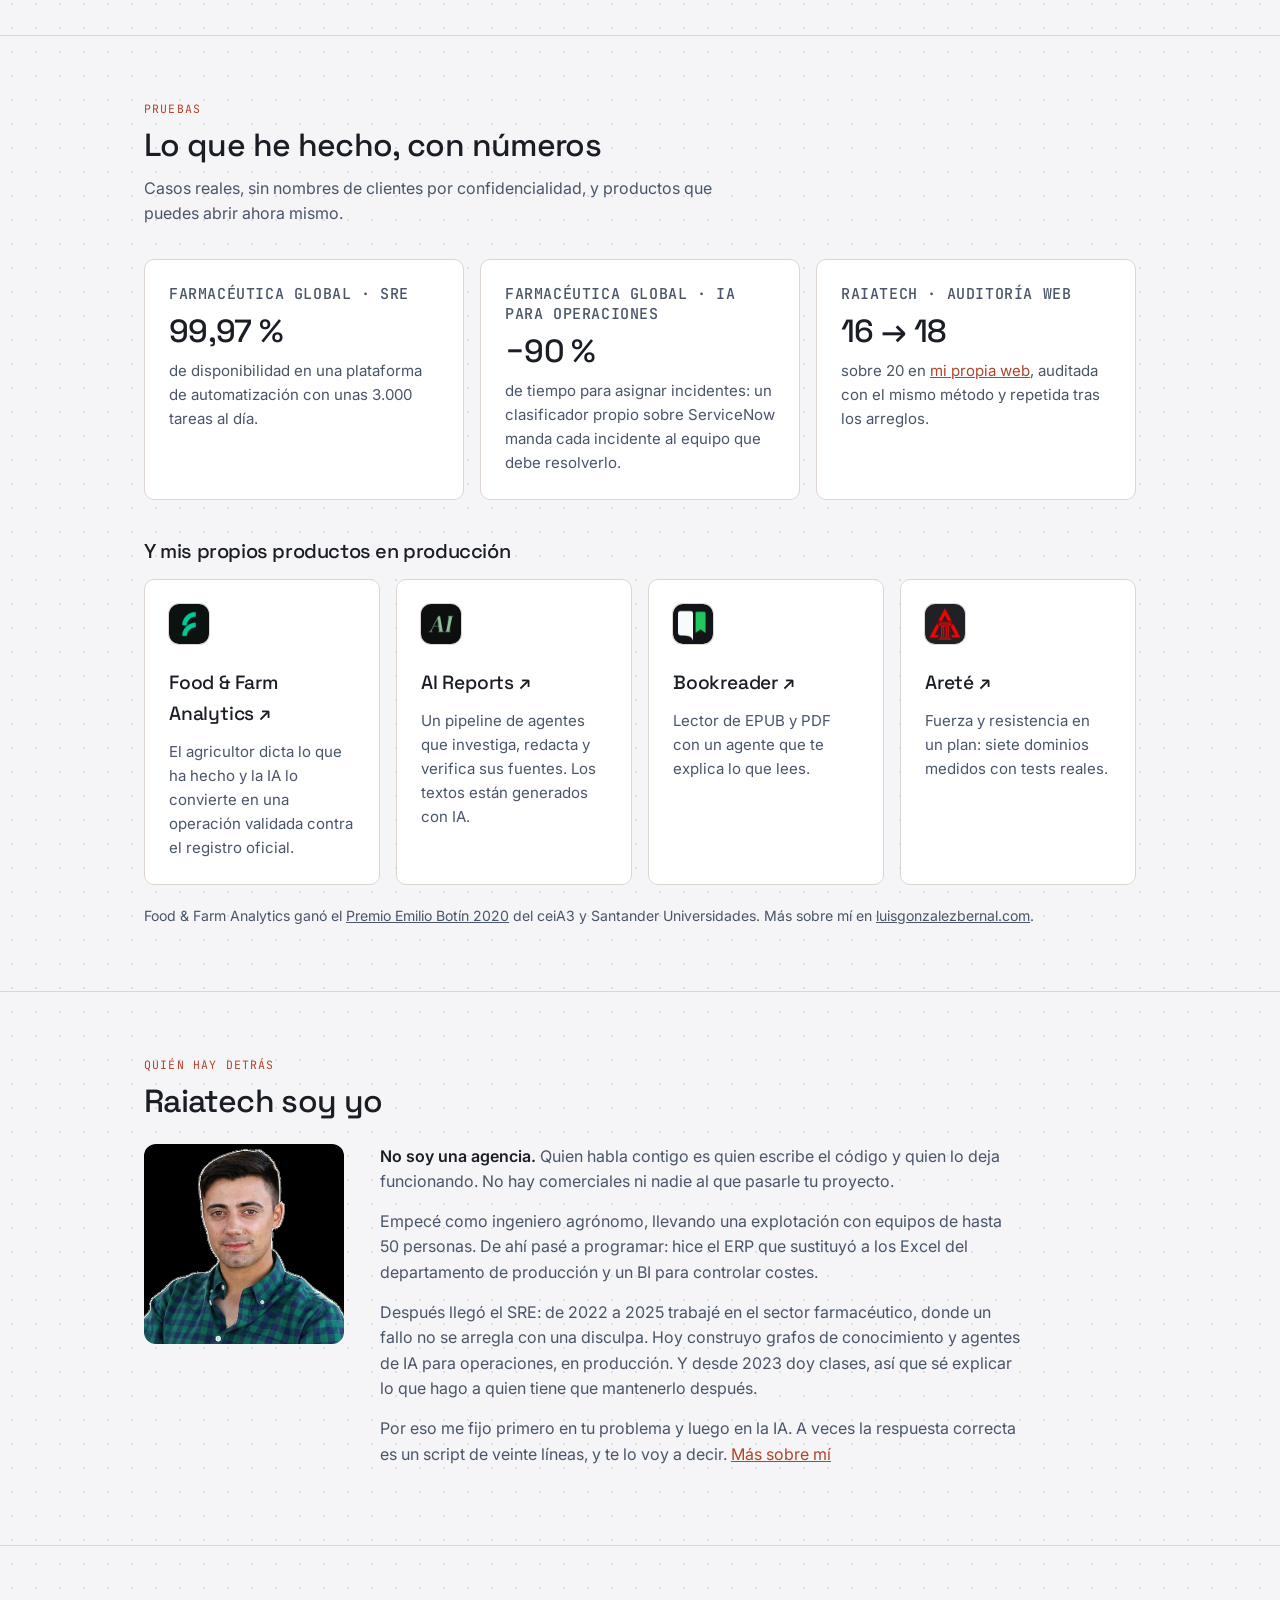
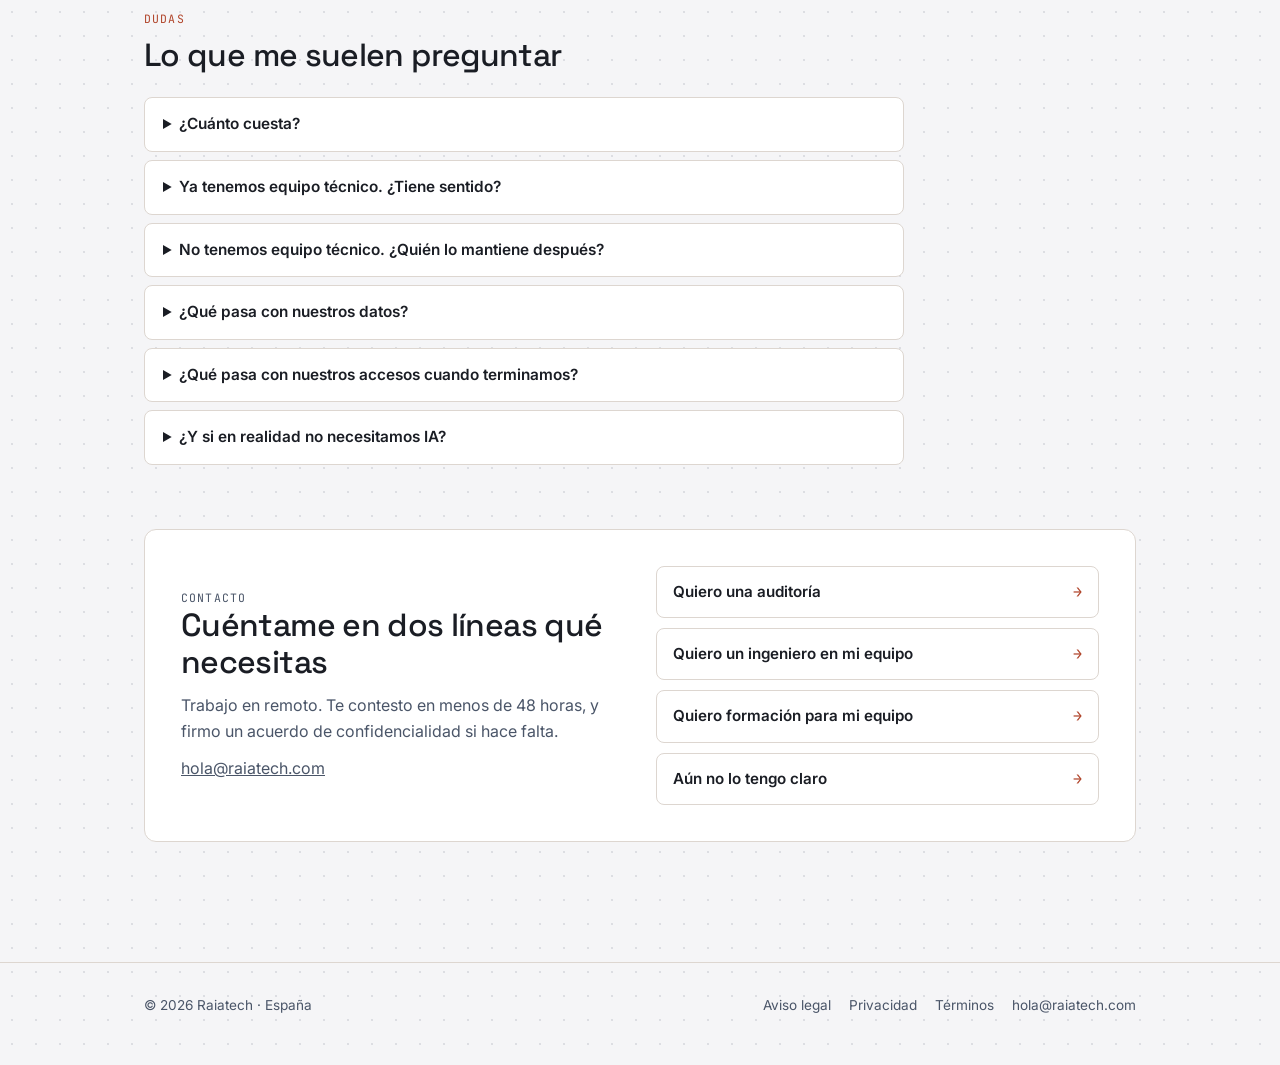
==== commit 2c783813: "fix(portada): formación sin nombres de escuelas ni mención a Fundae Co-Authored-By: Claude Opus 5.5 " ====
--- a/index.html
+++ b/index.html
@@ -145,12 +145,12 @@
       </div>
       <div class="card ancha" id="formacion">
         <h3>Formación para tu equipo</h3>
-        <p>Cursos y talleres en tu empresa o en remoto, con temario adaptado y práctica sobre vuestros propios casos. He dado formación en Hack a Boss y en FEVAL desde 2023.</p>
+        <p>Cursos y talleres en tu empresa o en remoto, con temario adaptado y práctica sobre vuestros propios casos. Doy formación desde 2023 en escuelas de programación e instituciones.</p>
         <div class="grid2 sub">
           <div><b>Para equipos no técnicos</b><ul><li>Qué se puede pegar en ChatGPT y qué no</li><li>Cómo trabajar con IA en las tareas de cada día</li><li>Lo que pide la ley europea de IA: formar a quien la usa</li></ul></div>
           <div><b>Para equipos técnicos</b><ul><li>Llevar IA a producción: evaluación, monitorización y costes</li><li>SRE y observabilidad</li><li>Agentes sobre tus datos y tus herramientas</li></ul></div>
         </div>
-        <p class="pie">Temario y precio cerrados por escrito. Suele poder bonificarse con el crédito de Fundae.</p>
+        <p class="pie">Temario y precio cerrados por escrito.</p>
       </div>
     </div>
   </div></section>
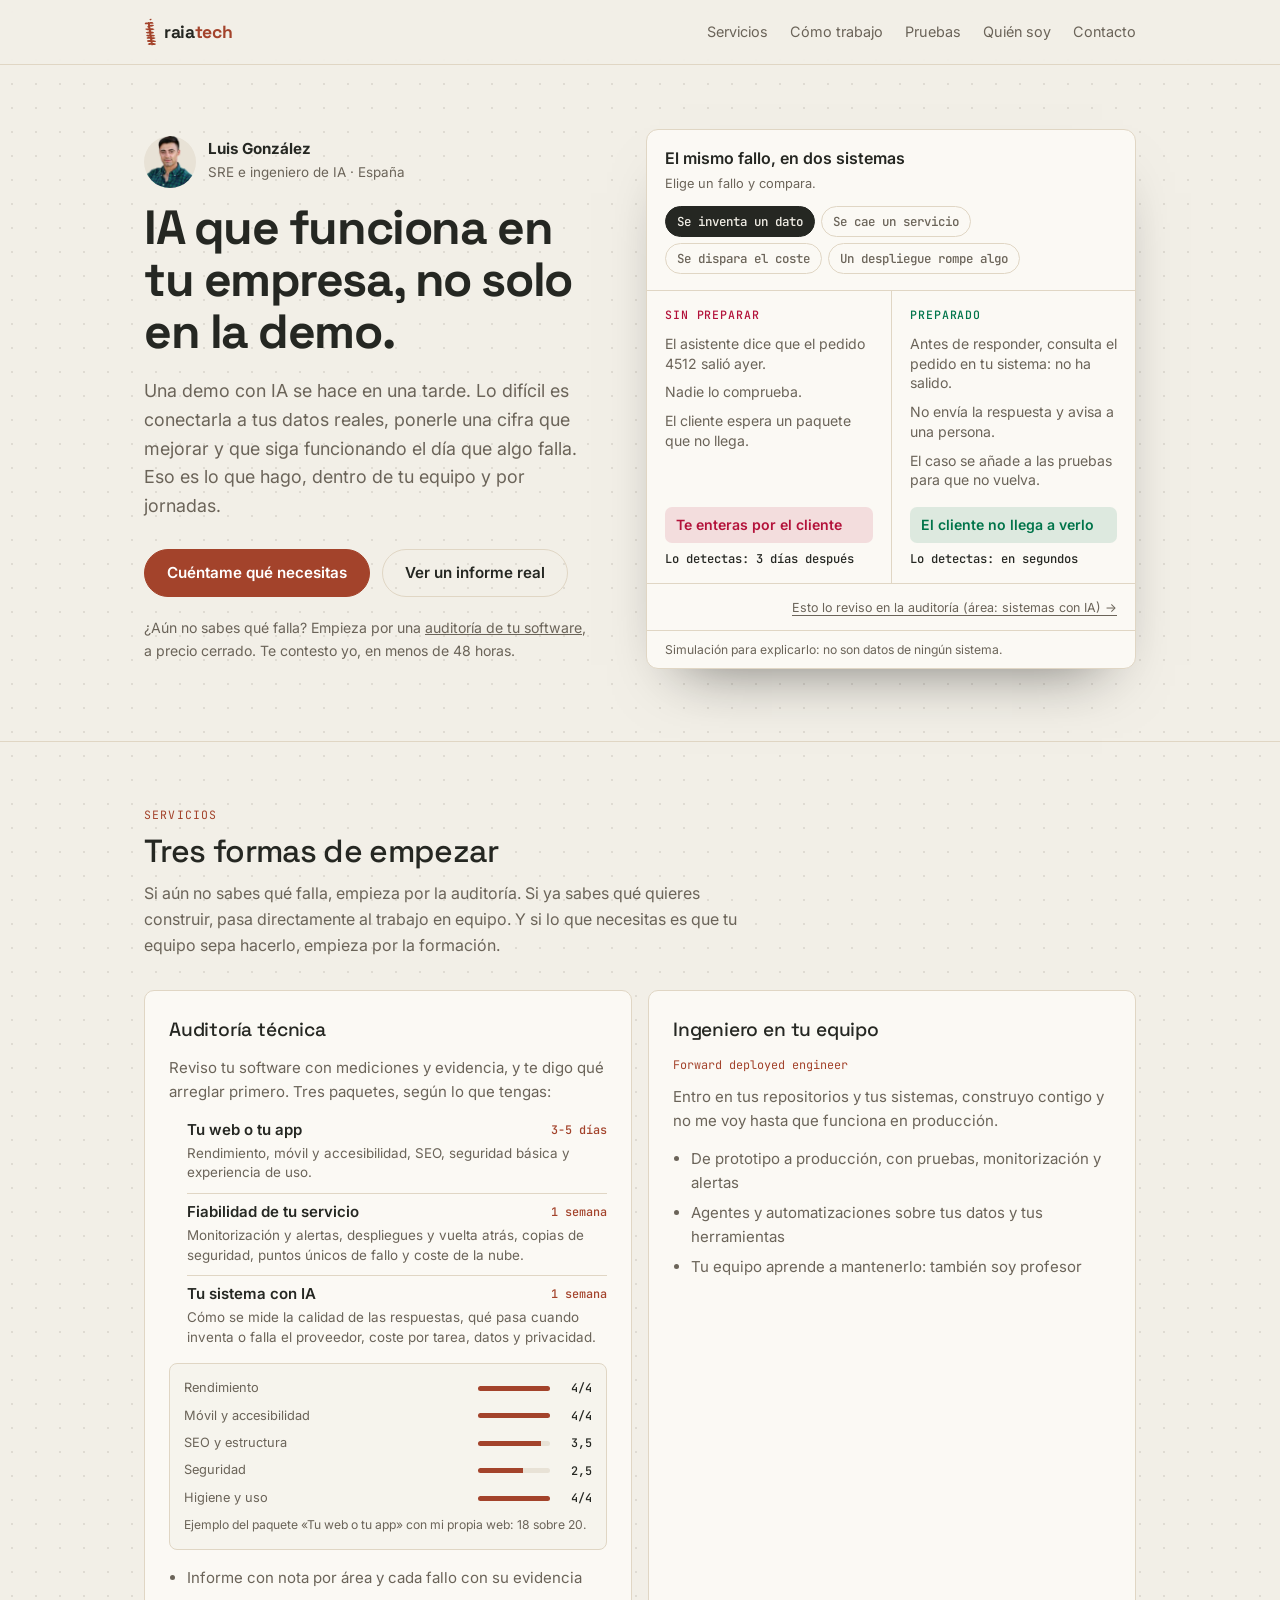
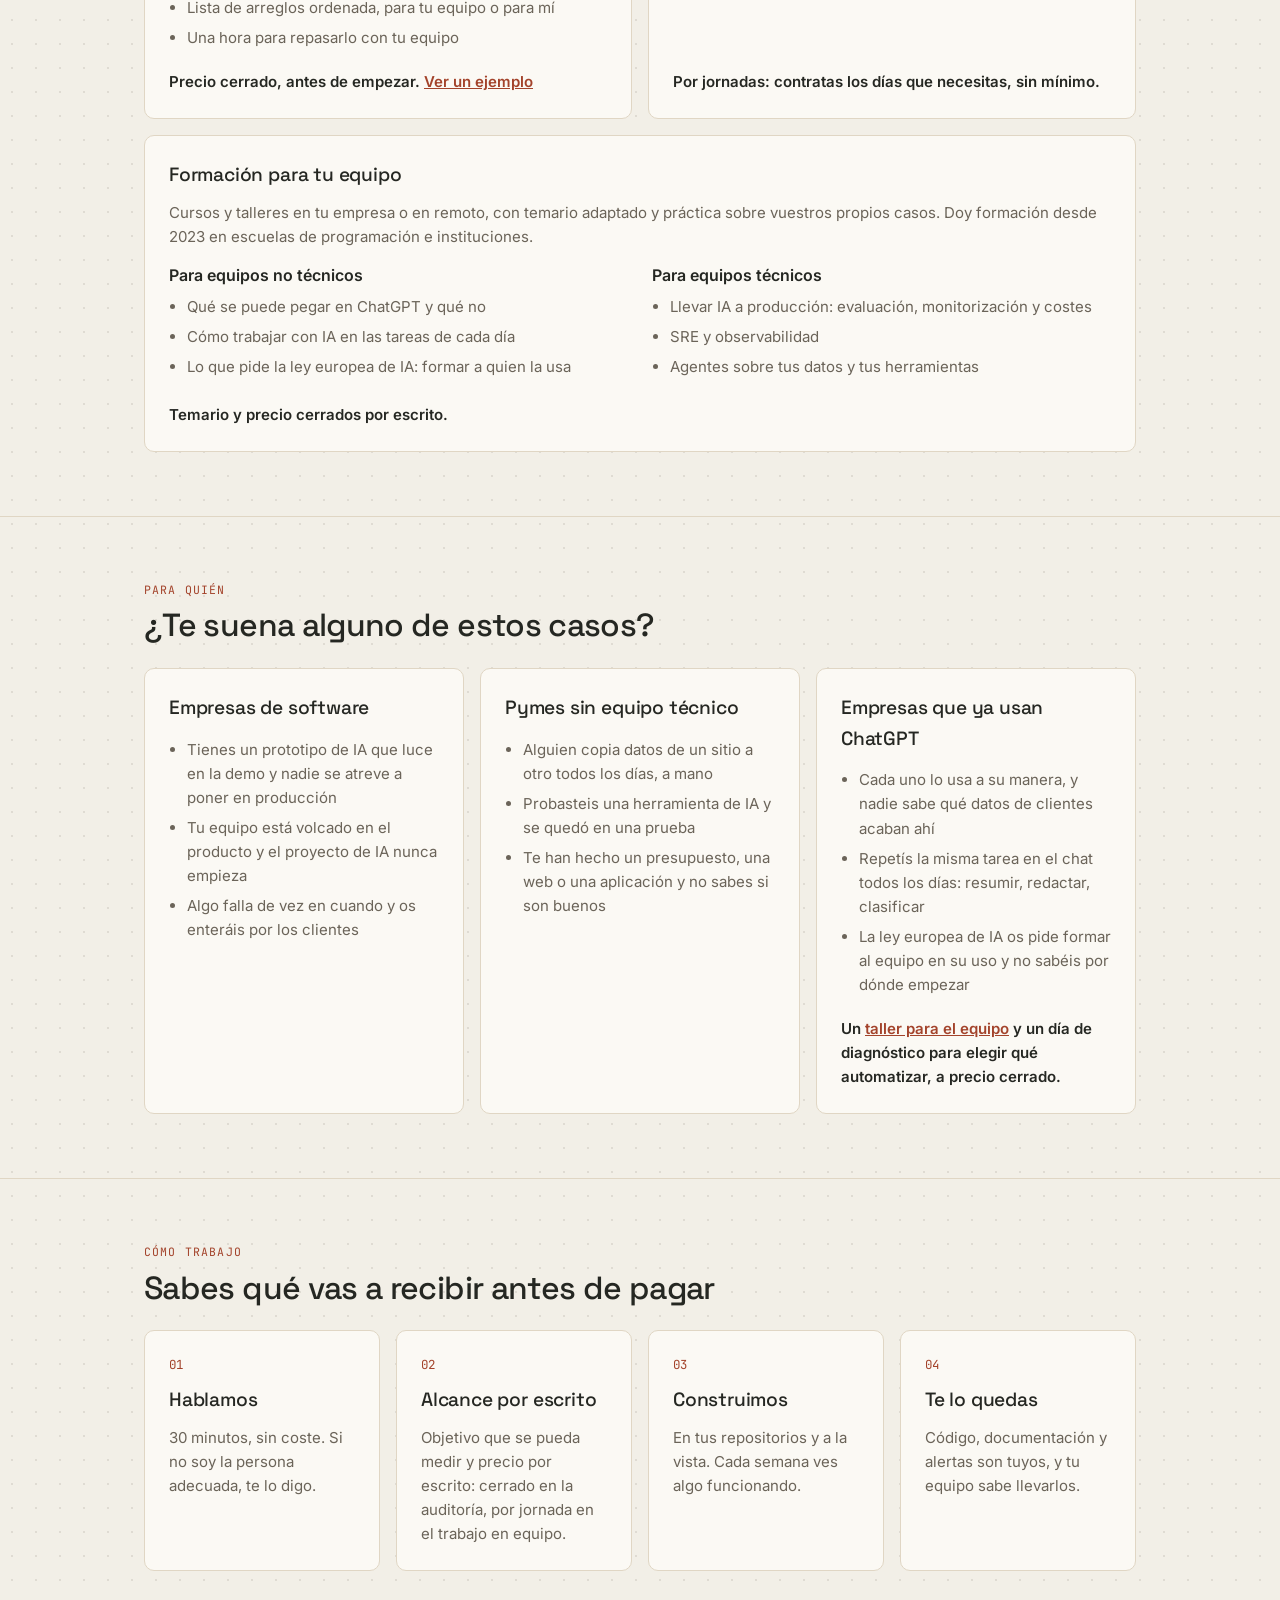
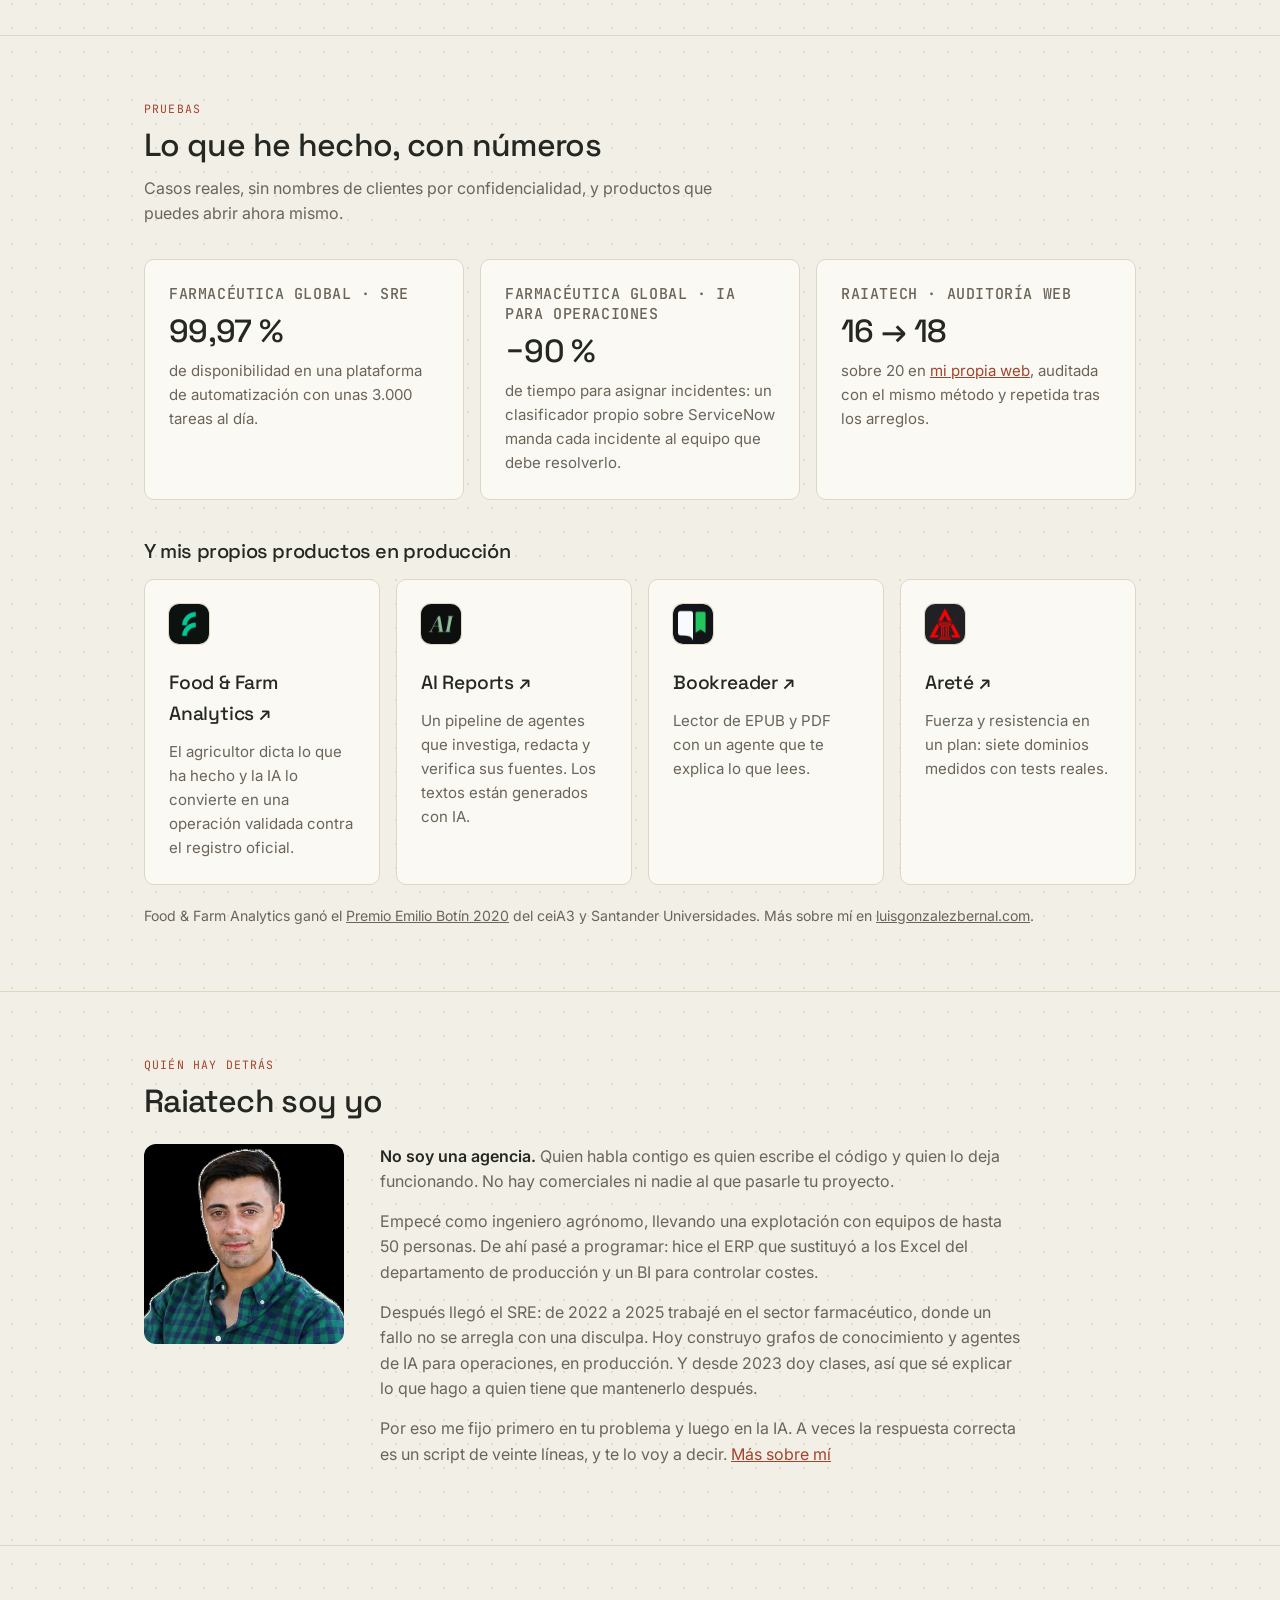
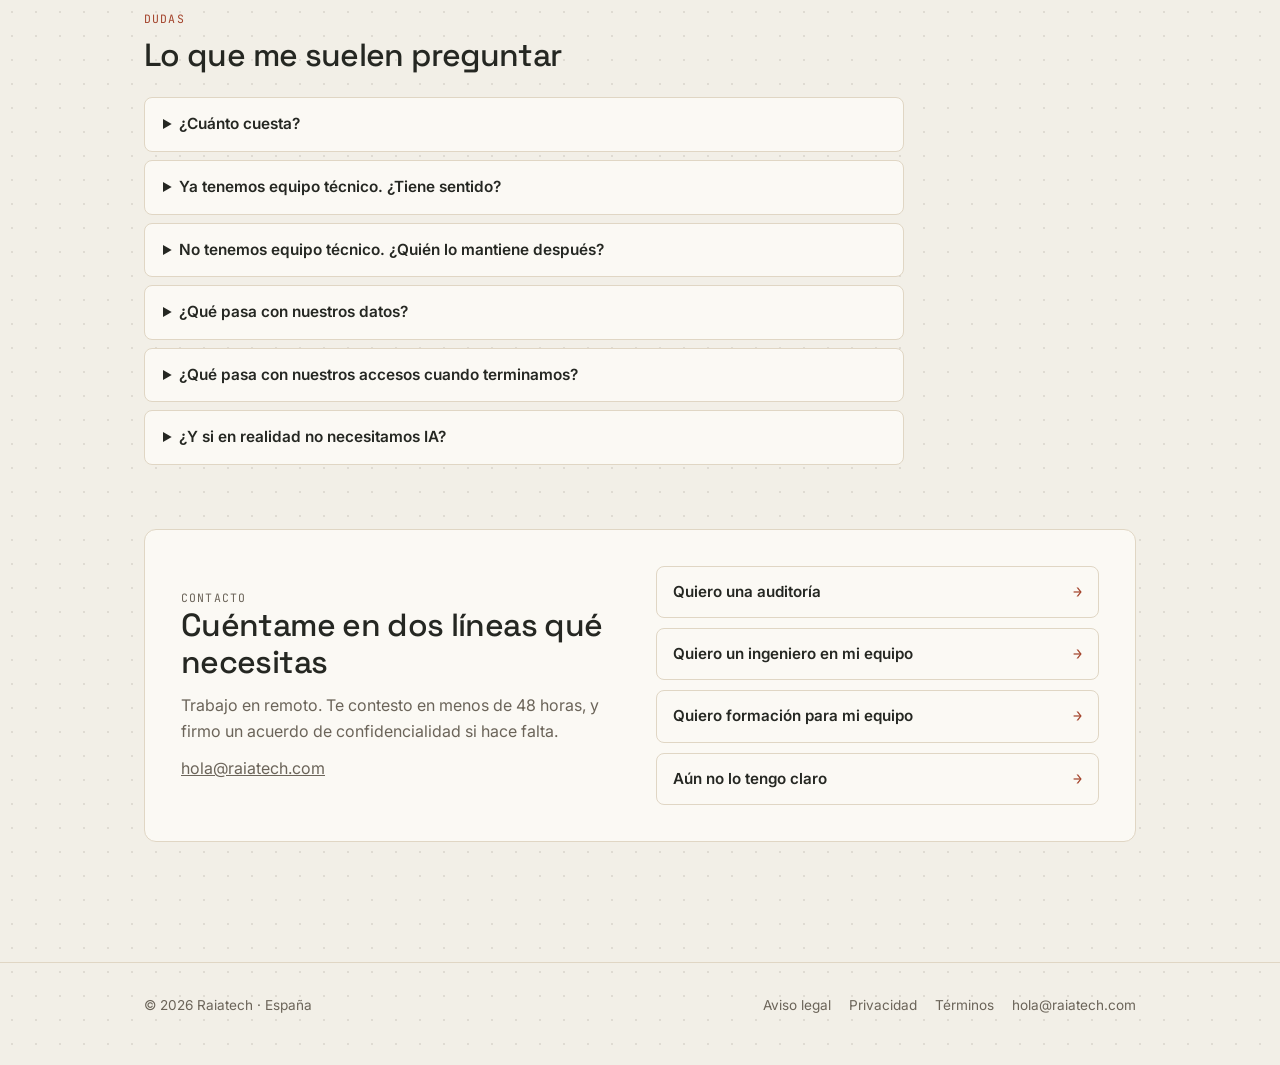
==== commit 046985b2: "feat: paleta Earth de Puerto Roque (hematita, ocre, arenisca, carbón, caliza) Neutros cálidos en lug" ====
--- a/index.html
+++ b/index.html
@@ -10,8 +10,8 @@
 <link rel="canonical" href="https://raiatech.com/">
 <link rel="preconnect" href="https://fonts.googleapis.com"><link rel="preconnect" href="https://fonts.gstatic.com" crossorigin><link href="https://fonts.googleapis.com/css2?family=Inter:wght@400;600;700&family=JetBrains+Mono:wght@400;500&family=Space+Grotesk:wght@500;700&display=swap" rel="stylesheet">
 <script type="application/ld+json">{"@context": "https://schema.org", "@type": "ProfessionalService", "name": "Raiatech", "url": "https://raiatech.com/", "email": "hola@raiatech.com", "areaServed": "ES", "founder": {"@type": "Person", "name": "Luis González Bernal", "url": "https://luisgonzalezbernal.com/"}, "description": "Auditorías técnicas de software (webs, apps, APIs, datos y sistemas con IA), e ingeniero integrado en tu equipo para llevar sistemas con IA a producción."}</script>
-<style>:root{--ocre:#e0703f;--bg:#10141a;--surface:#1c2026;--surface-2:#262a31;--electric:#e0703f;--electric-dim:#ea8457;--acento:#e0703f;--bien:#3ddc97;--malo:#ff7a9a;--on-electric:#10141a;--on-bg:#dfe2eb;--on-surface:#bfc0c4;--line:#3d3a38;--glow:rgba(224,112,63,.35);--font:'Inter',ui-sans-serif,system-ui,sans-serif;--display:'Space Grotesk','Inter',ui-sans-serif,system-ui,sans-serif;--mono:'JetBrains Mono',ui-monospace,'SF Mono',Menlo,monospace}
-@media (prefers-color-scheme:light){:root{--ocre:#b0442a;--bg:#f5f5f7;--surface:#fff;--surface-2:#eaeaed;--electric:#b0442a;--electric-dim:#9c3a22;--acento:#b0442a;--bien:#00744a;--malo:#b3123a;--on-electric:#ffffff;--on-bg:#1a1d24;--on-surface:#4a5568;--line:#ddd6d0;--glow:rgba(176,68,42,.25)}}
+<style>:root{--ocre:#d17a43;--bg:#252722;--surface:#2e302b;--surface-2:#383a34;--electric:#d17a43;--electric-dim:#dc8c5a;--acento:#dc8b58;--bien:#3ddc97;--malo:#ff7a9a;--on-electric:#252722;--on-bg:#f2efe7;--on-surface:#d6c4a9;--line:#45463f;--glow:rgba(209,122,67,.35);--font:'Inter',ui-sans-serif,system-ui,sans-serif;--display:'Space Grotesk','Inter',ui-sans-serif,system-ui,sans-serif;--mono:'JetBrains Mono',ui-monospace,'SF Mono',Menlo,monospace}
+@media (prefers-color-scheme:light){:root{--ocre:#a3432b;--bg:#f2efe7;--surface:#fbf9f4;--surface-2:#e8e2d6;--electric:#a3432b;--electric-dim:#8c3824;--acento:#a3432b;--bien:#00744a;--malo:#b3123a;--on-electric:#ffffff;--on-bg:#252722;--on-surface:#6b6459;--line:#e0d6c4;--glow:rgba(163,67,43,.25)}}
 *{box-sizing:border-box}html{-webkit-text-size-adjust:100%;scroll-behavior:smooth}
 body{margin:0;background:var(--bg);color:var(--on-bg);font-family:var(--font);line-height:1.6;-webkit-font-smoothing:antialiased}
 a{color:inherit}.wrap{max-width:1040px;margin-inline:auto;padding-inline:24px}
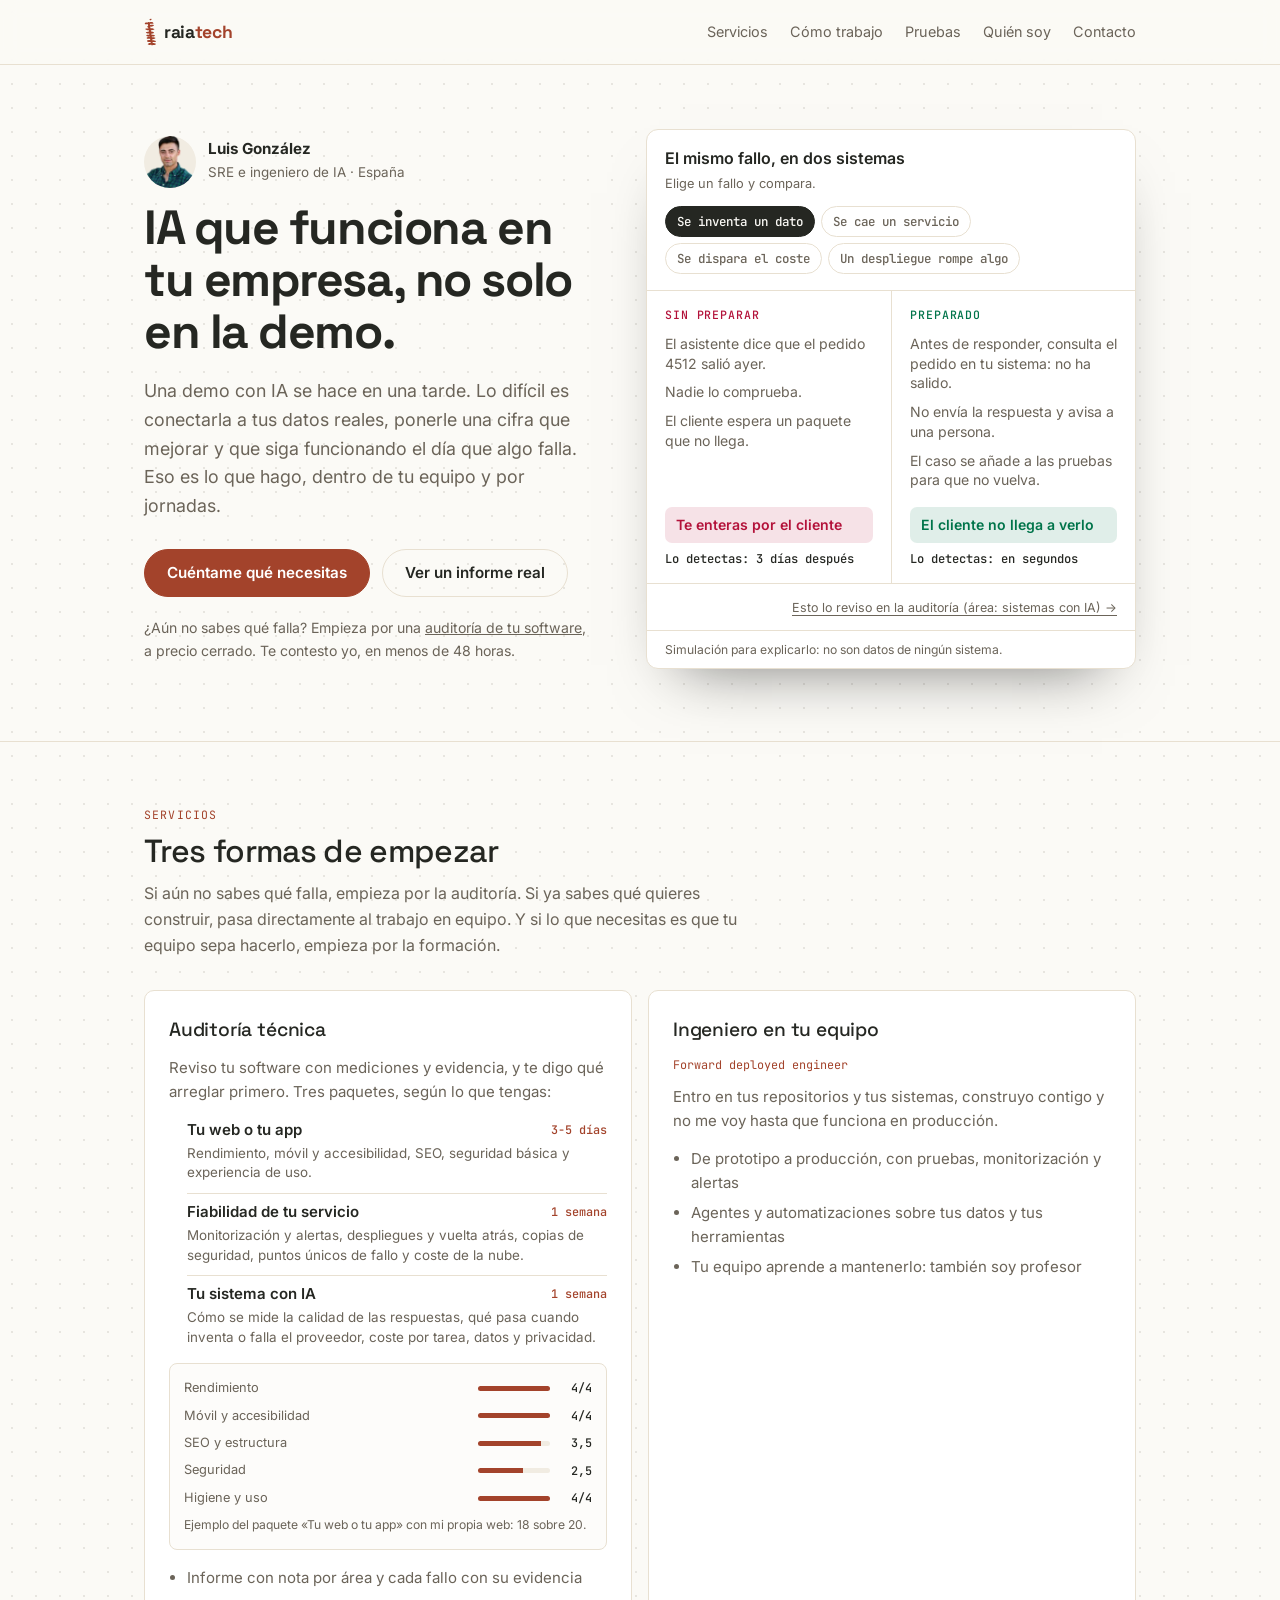
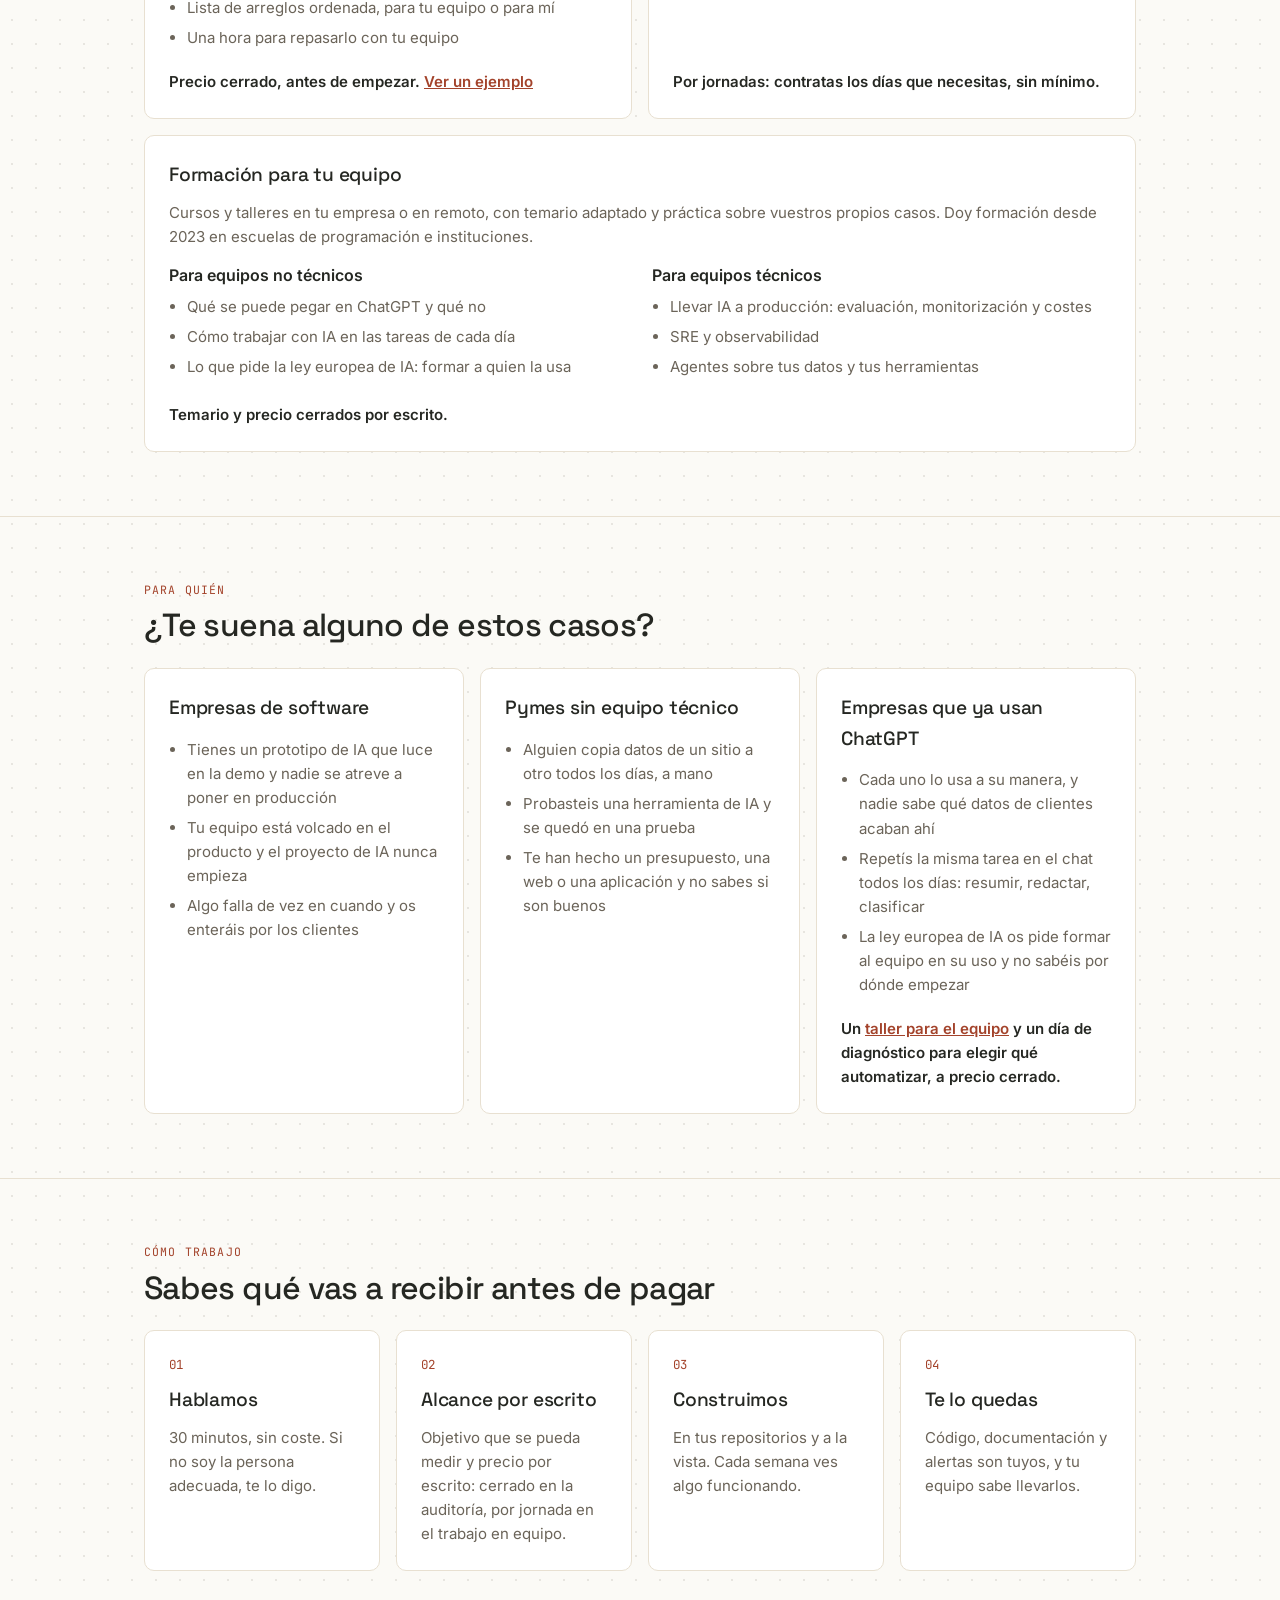
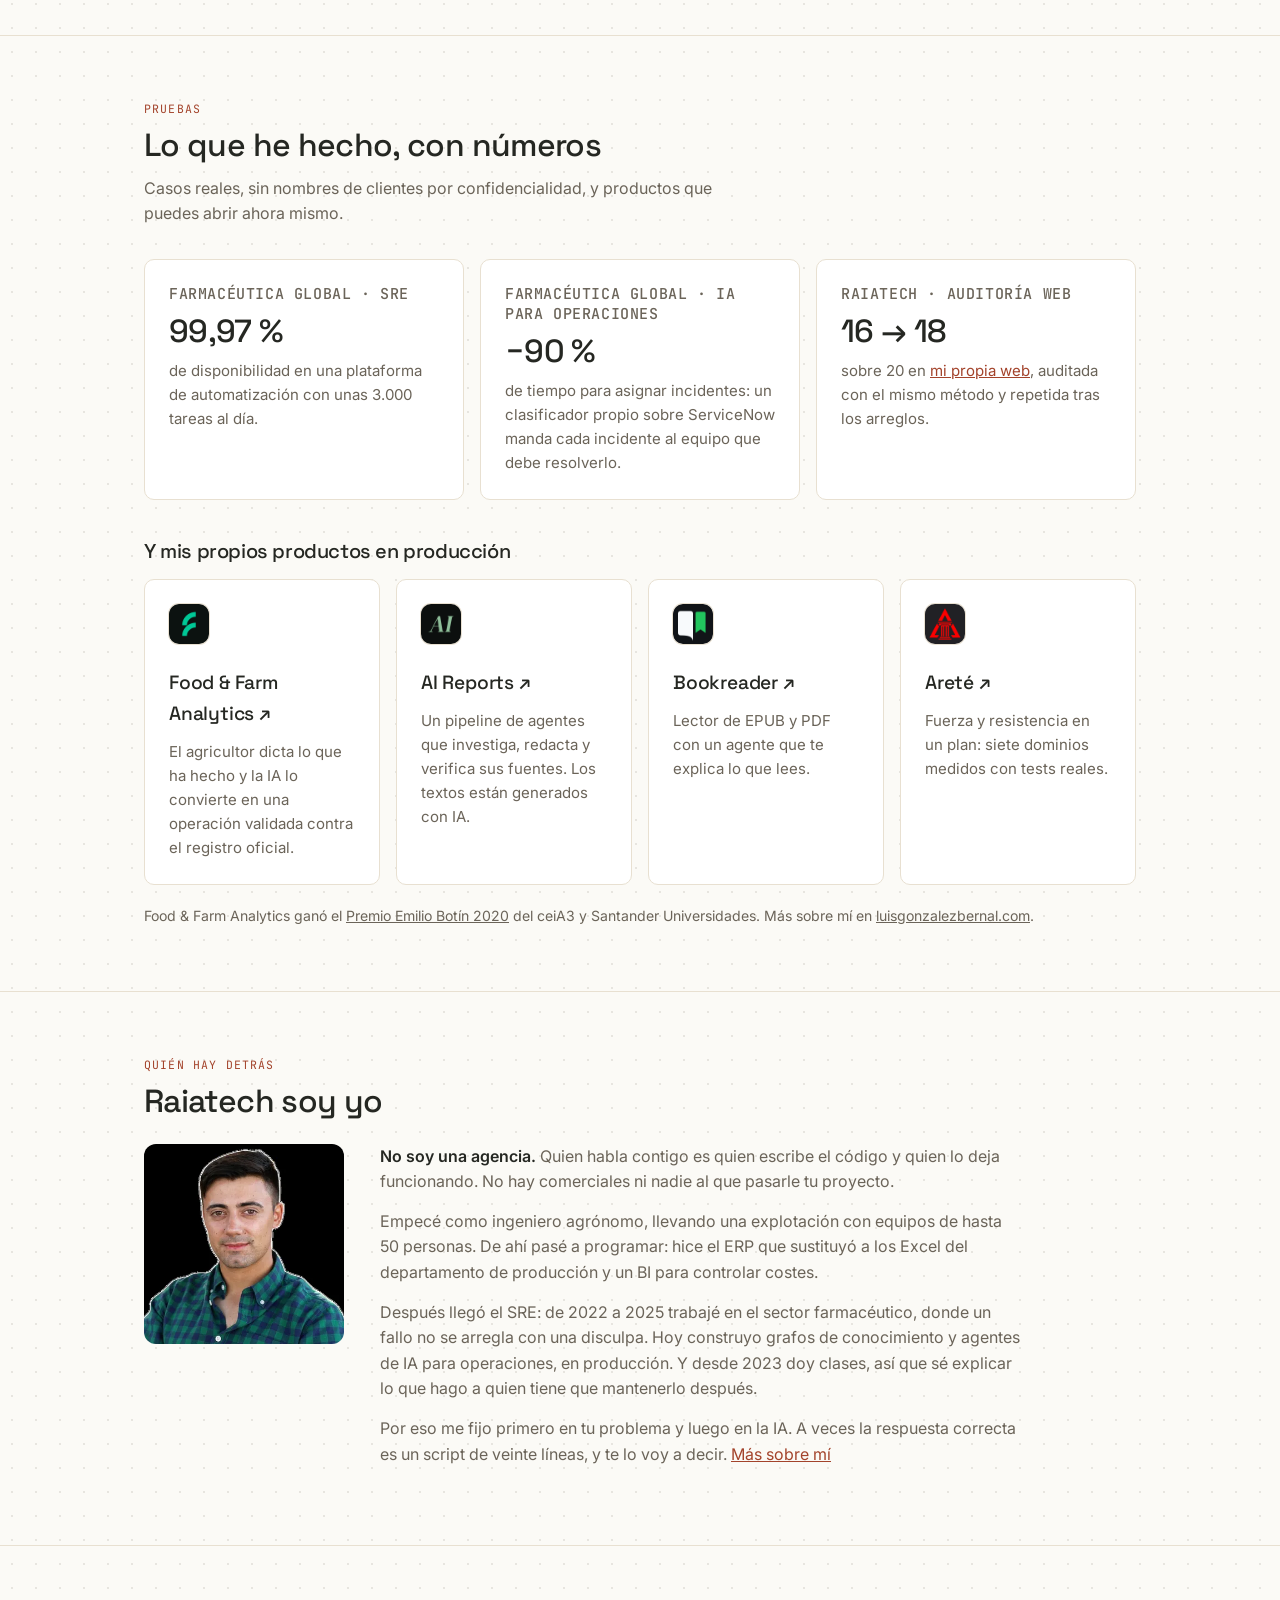
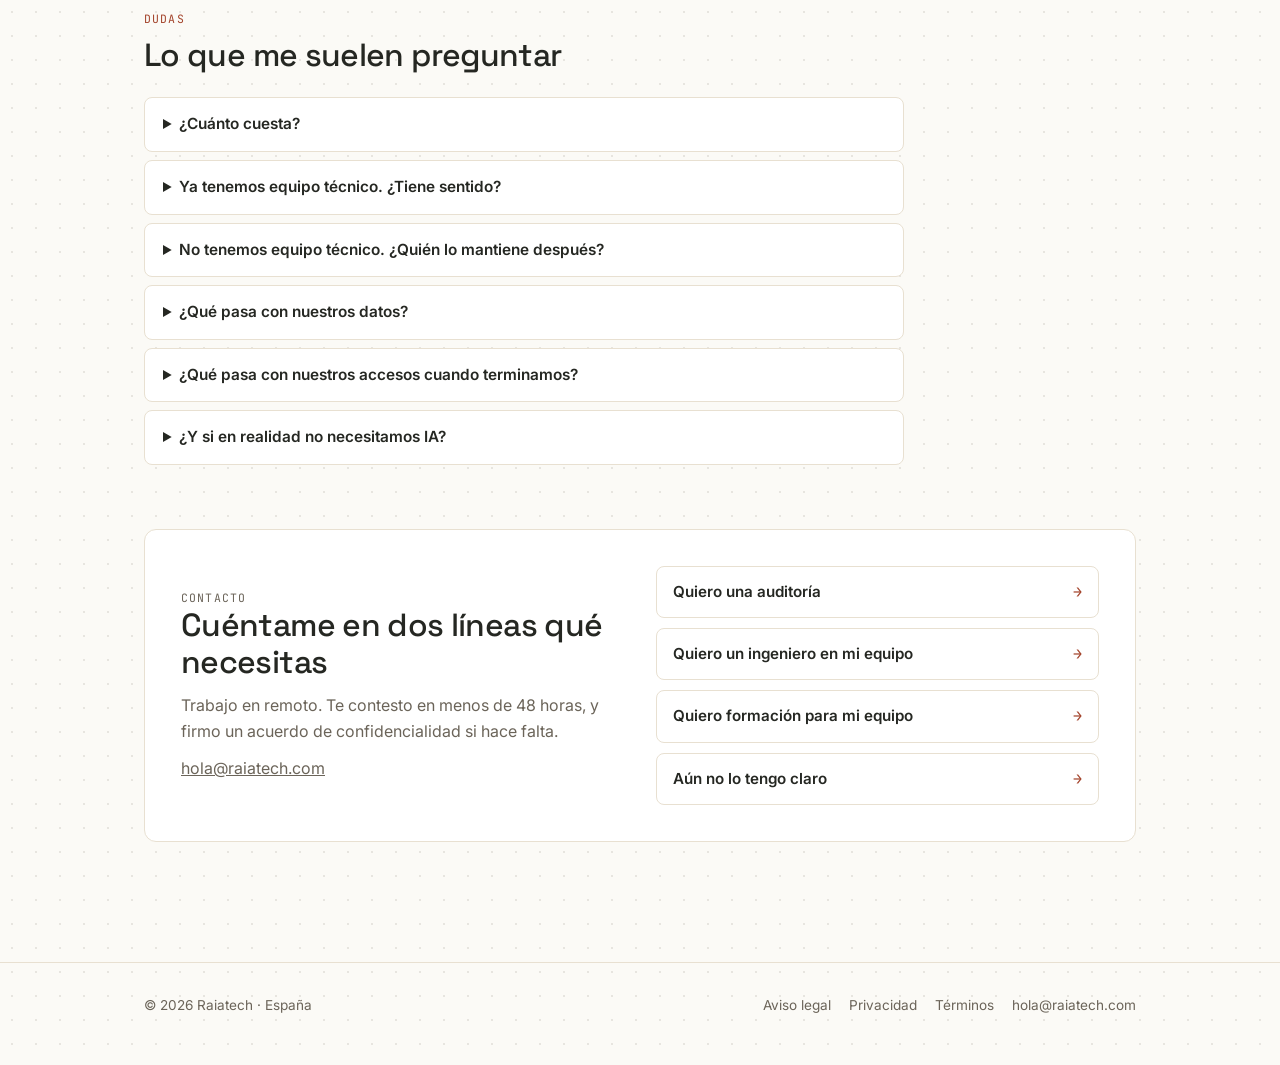
==== commit 3e7189c1: "fix: fondo del modo claro más claro (#fbfaf6, tarjetas en blanco) Co-Authored-By: Claude Opus 5.5 <n" ====
--- a/index.html
+++ b/index.html
@@ -11,7 +11,7 @@
 <link rel="preconnect" href="https://fonts.googleapis.com"><link rel="preconnect" href="https://fonts.gstatic.com" crossorigin><link href="https://fonts.googleapis.com/css2?family=Inter:wght@400;600;700&family=JetBrains+Mono:wght@400;500&family=Space+Grotesk:wght@500;700&display=swap" rel="stylesheet">
 <script type="application/ld+json">{"@context": "https://schema.org", "@type": "ProfessionalService", "name": "Raiatech", "url": "https://raiatech.com/", "email": "hola@raiatech.com", "areaServed": "ES", "founder": {"@type": "Person", "name": "Luis González Bernal", "url": "https://luisgonzalezbernal.com/"}, "description": "Auditorías técnicas de software (webs, apps, APIs, datos y sistemas con IA), e ingeniero integrado en tu equipo para llevar sistemas con IA a producción."}</script>
 <style>:root{--ocre:#d17a43;--bg:#252722;--surface:#2e302b;--surface-2:#383a34;--electric:#d17a43;--electric-dim:#dc8c5a;--acento:#dc8b58;--bien:#3ddc97;--malo:#ff7a9a;--on-electric:#252722;--on-bg:#f2efe7;--on-surface:#d6c4a9;--line:#45463f;--glow:rgba(209,122,67,.35);--font:'Inter',ui-sans-serif,system-ui,sans-serif;--display:'Space Grotesk','Inter',ui-sans-serif,system-ui,sans-serif;--mono:'JetBrains Mono',ui-monospace,'SF Mono',Menlo,monospace}
-@media (prefers-color-scheme:light){:root{--ocre:#a3432b;--bg:#f2efe7;--surface:#fbf9f4;--surface-2:#e8e2d6;--electric:#a3432b;--electric-dim:#8c3824;--acento:#a3432b;--bien:#00744a;--malo:#b3123a;--on-electric:#ffffff;--on-bg:#252722;--on-surface:#6b6459;--line:#e0d6c4;--glow:rgba(163,67,43,.25)}}
+@media (prefers-color-scheme:light){:root{--ocre:#a3432b;--bg:#fbfaf6;--surface:#ffffff;--surface-2:#f1ece2;--electric:#a3432b;--electric-dim:#8c3824;--acento:#a3432b;--bien:#00744a;--malo:#b3123a;--on-electric:#ffffff;--on-bg:#252722;--on-surface:#6b6459;--line:#e8e0d1;--glow:rgba(163,67,43,.25)}}
 *{box-sizing:border-box}html{-webkit-text-size-adjust:100%;scroll-behavior:smooth}
 body{margin:0;background:var(--bg);color:var(--on-bg);font-family:var(--font);line-height:1.6;-webkit-font-smoothing:antialiased}
 a{color:inherit}.wrap{max-width:1040px;margin-inline:auto;padding-inline:24px}
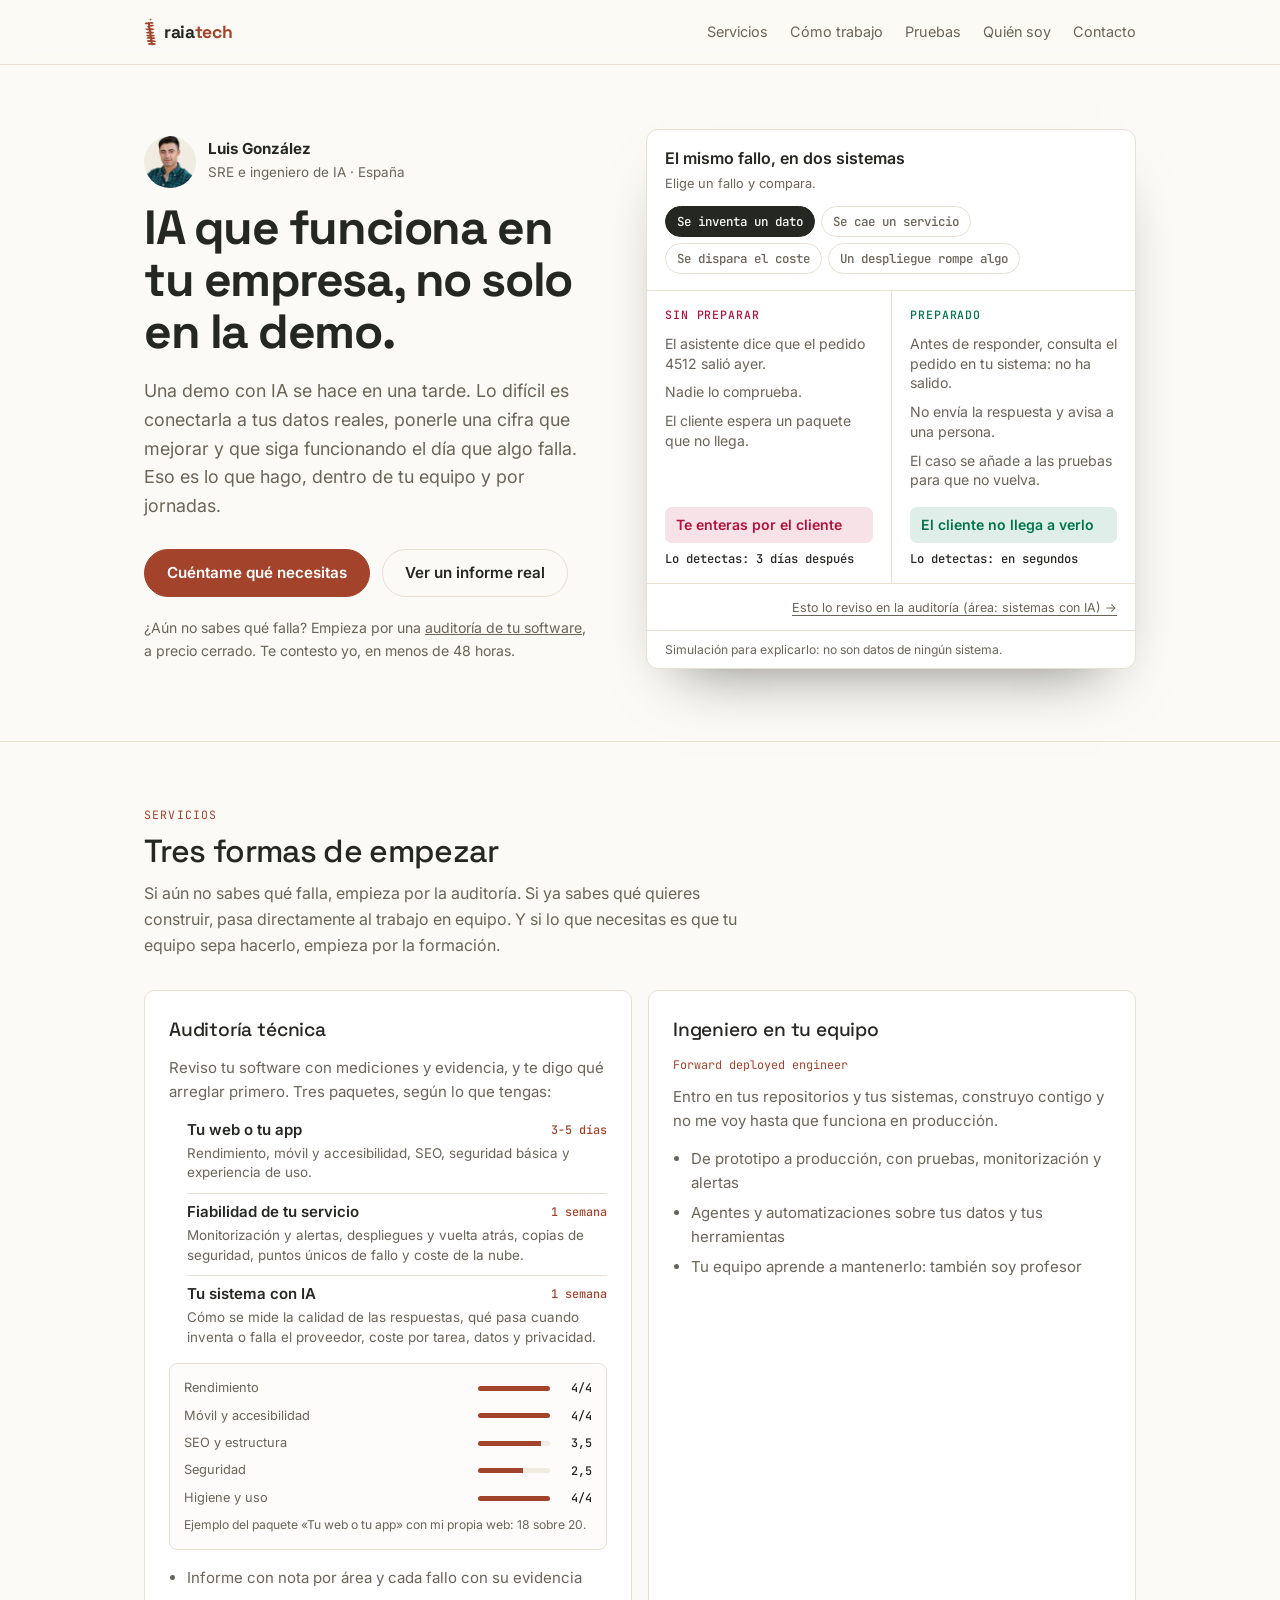
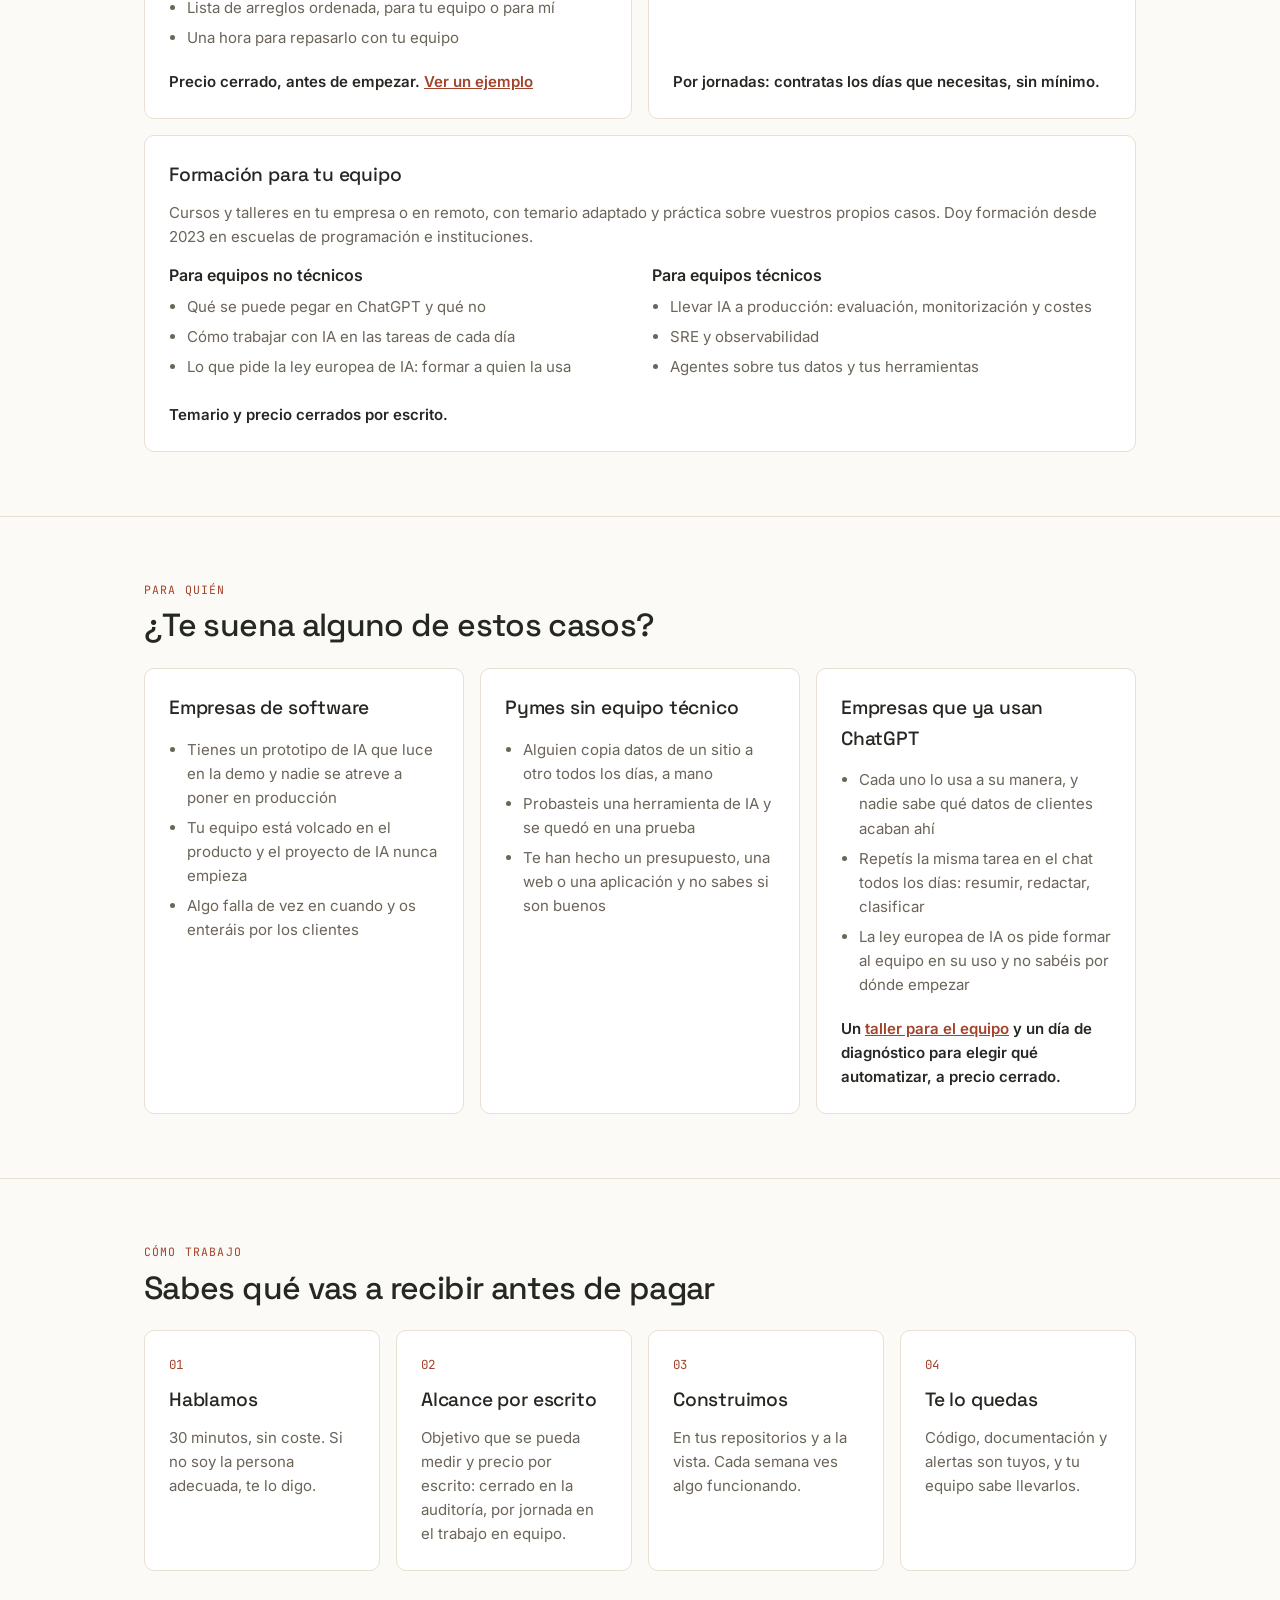
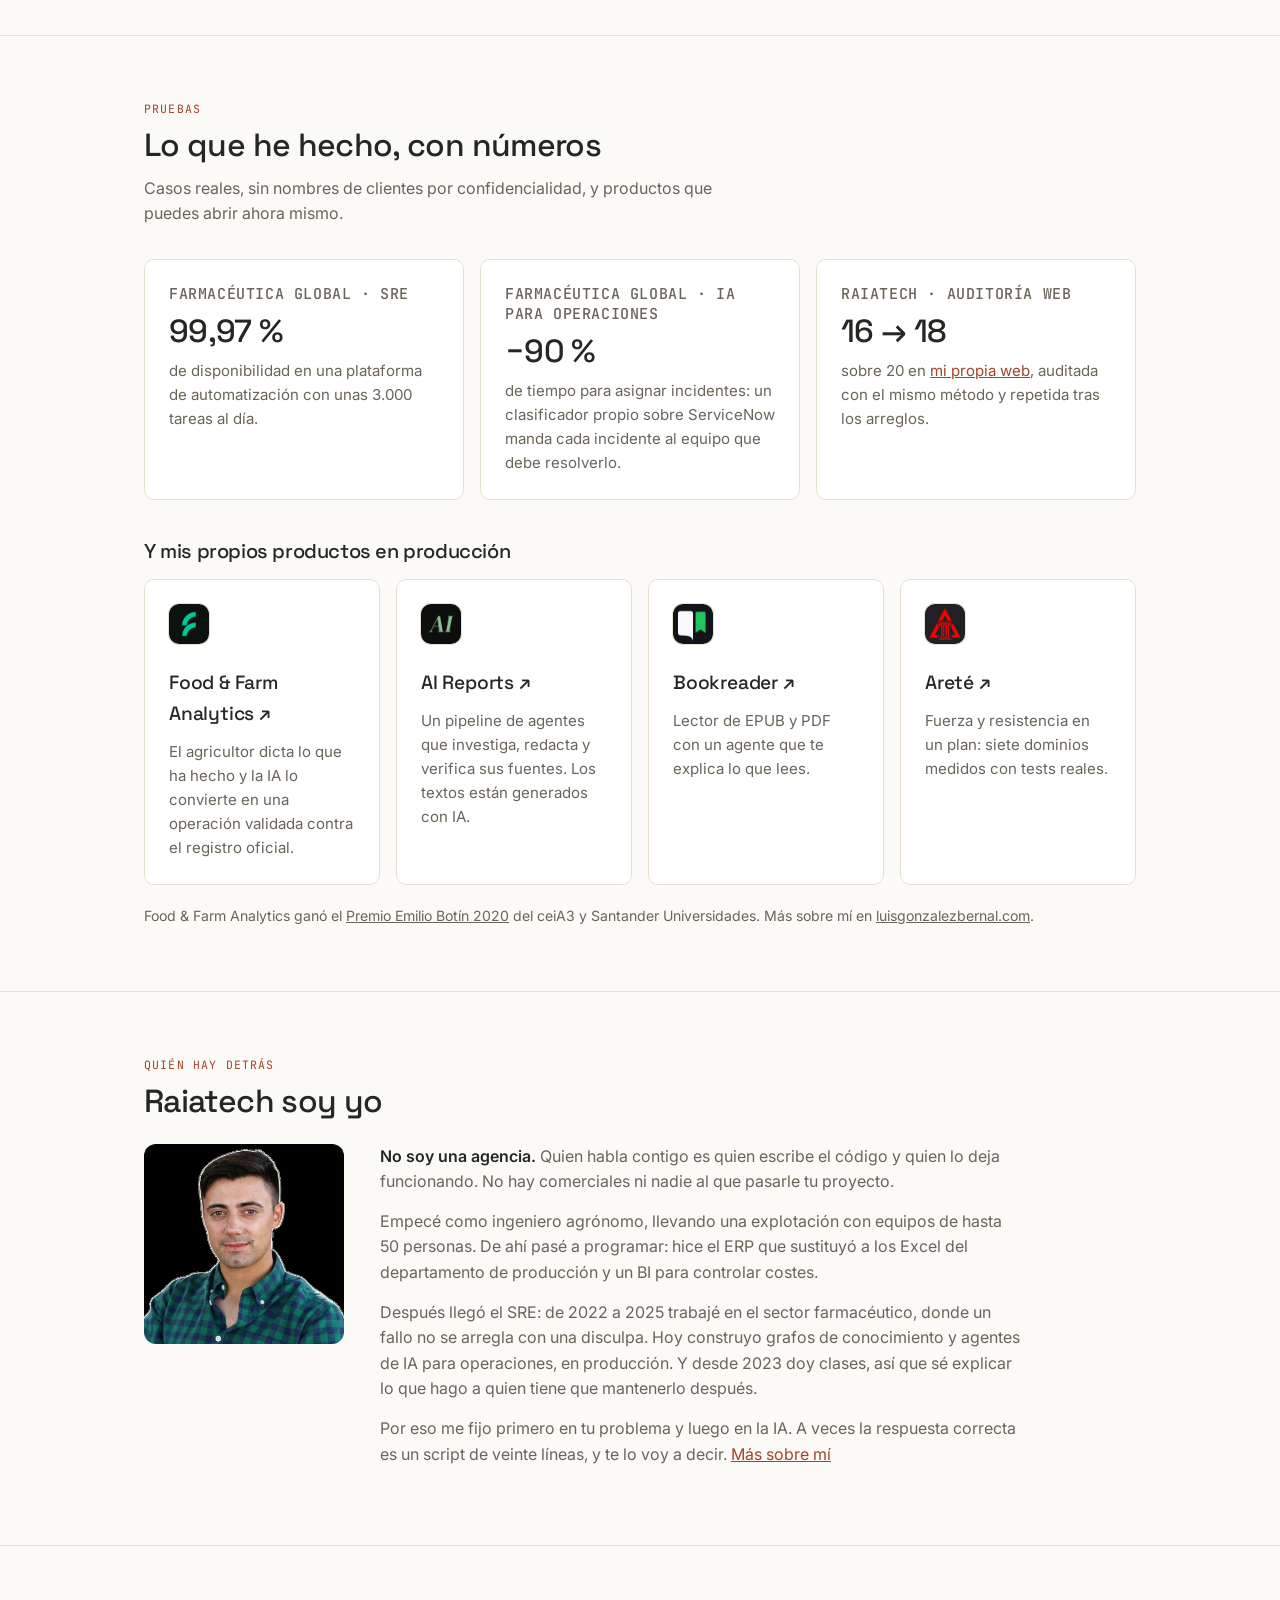
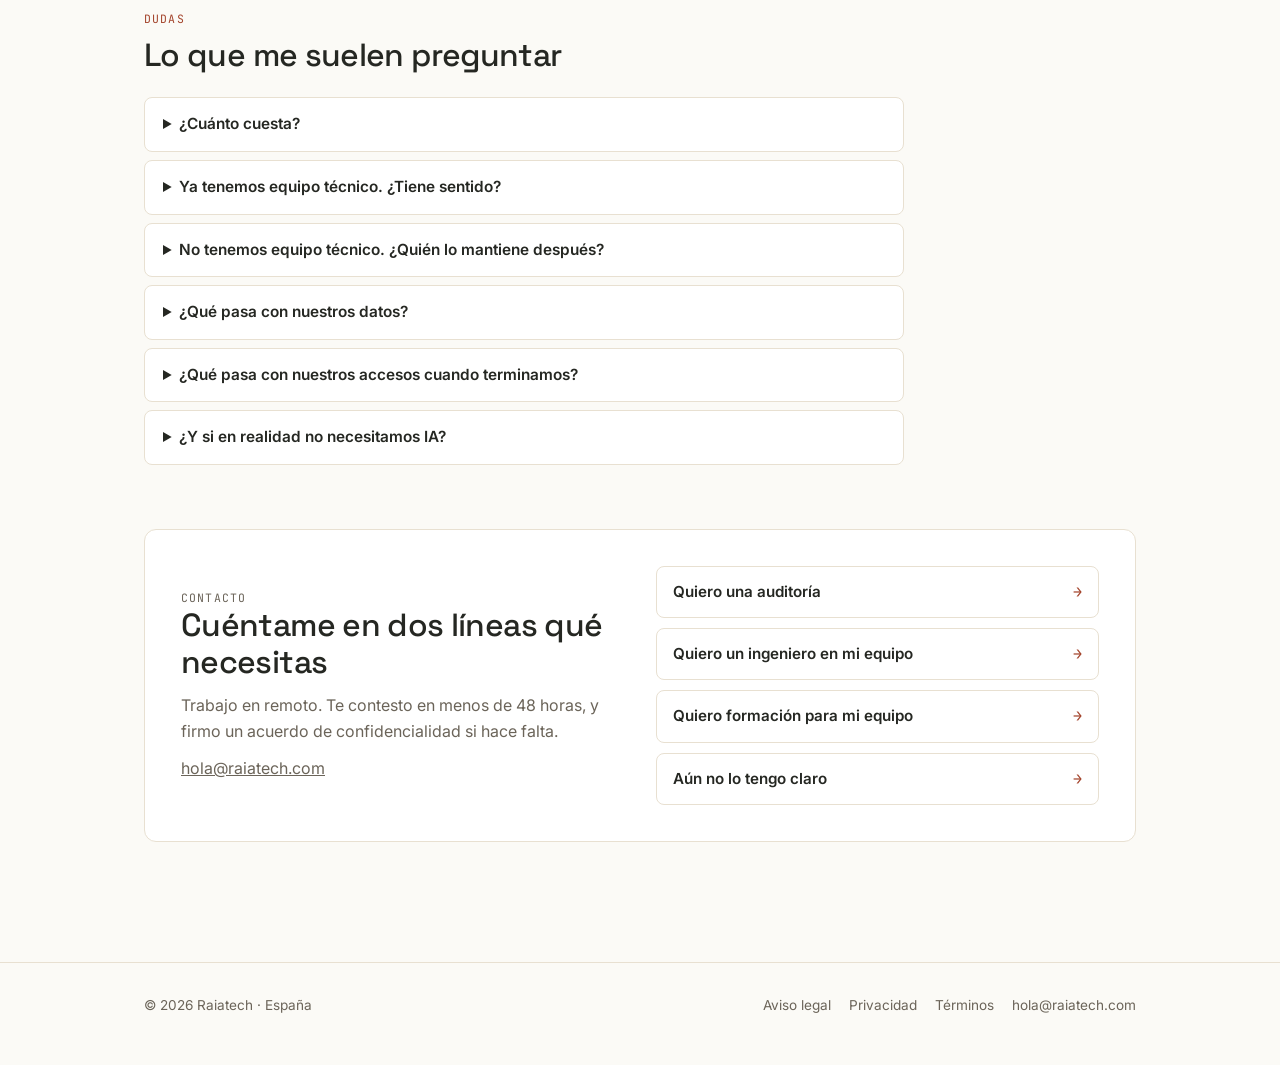
==== commit 865d7849: "fix: fondo liso, sin la retícula de puntos heredada de la web personal Co-Authored-By: Claude Opus 5" ====
--- a/index.html
+++ b/index.html
@@ -50,7 +50,7 @@
 .cierre h2{margin-top:0}.cierre p{color:var(--on-surface);margin:0}
 .ops{display:grid;gap:10px}.op{display:flex;justify-content:space-between;gap:14px;align-items:center;border:1px solid var(--line);border-radius:8px;padding:13px 16px;text-decoration:none;font-weight:600;font-size:.95rem}
 .op:hover{border-color:var(--acento)}.op::after{content:'→';font-family:var(--mono);color:var(--acento)}
-body{background-image:radial-gradient(color-mix(in srgb,var(--on-surface) 14%,transparent) 1px,transparent 1px);background-size:24px 24px}
+
 .hero-g{display:grid;grid-template-columns:minmax(0,1fr) minmax(0,1.08fr);gap:48px;align-items:center;padding-block:64px 72px}
 .hero-g .hero{padding:0;max-width:none}.hero-g h1{font-size:clamp(2rem,4.2vw,3rem)}
 .quien{display:flex;align-items:center;gap:12px;margin-bottom:6px}.quien img{width:52px;height:52px;border-radius:50%;object-fit:cover;background:var(--surface-2)}
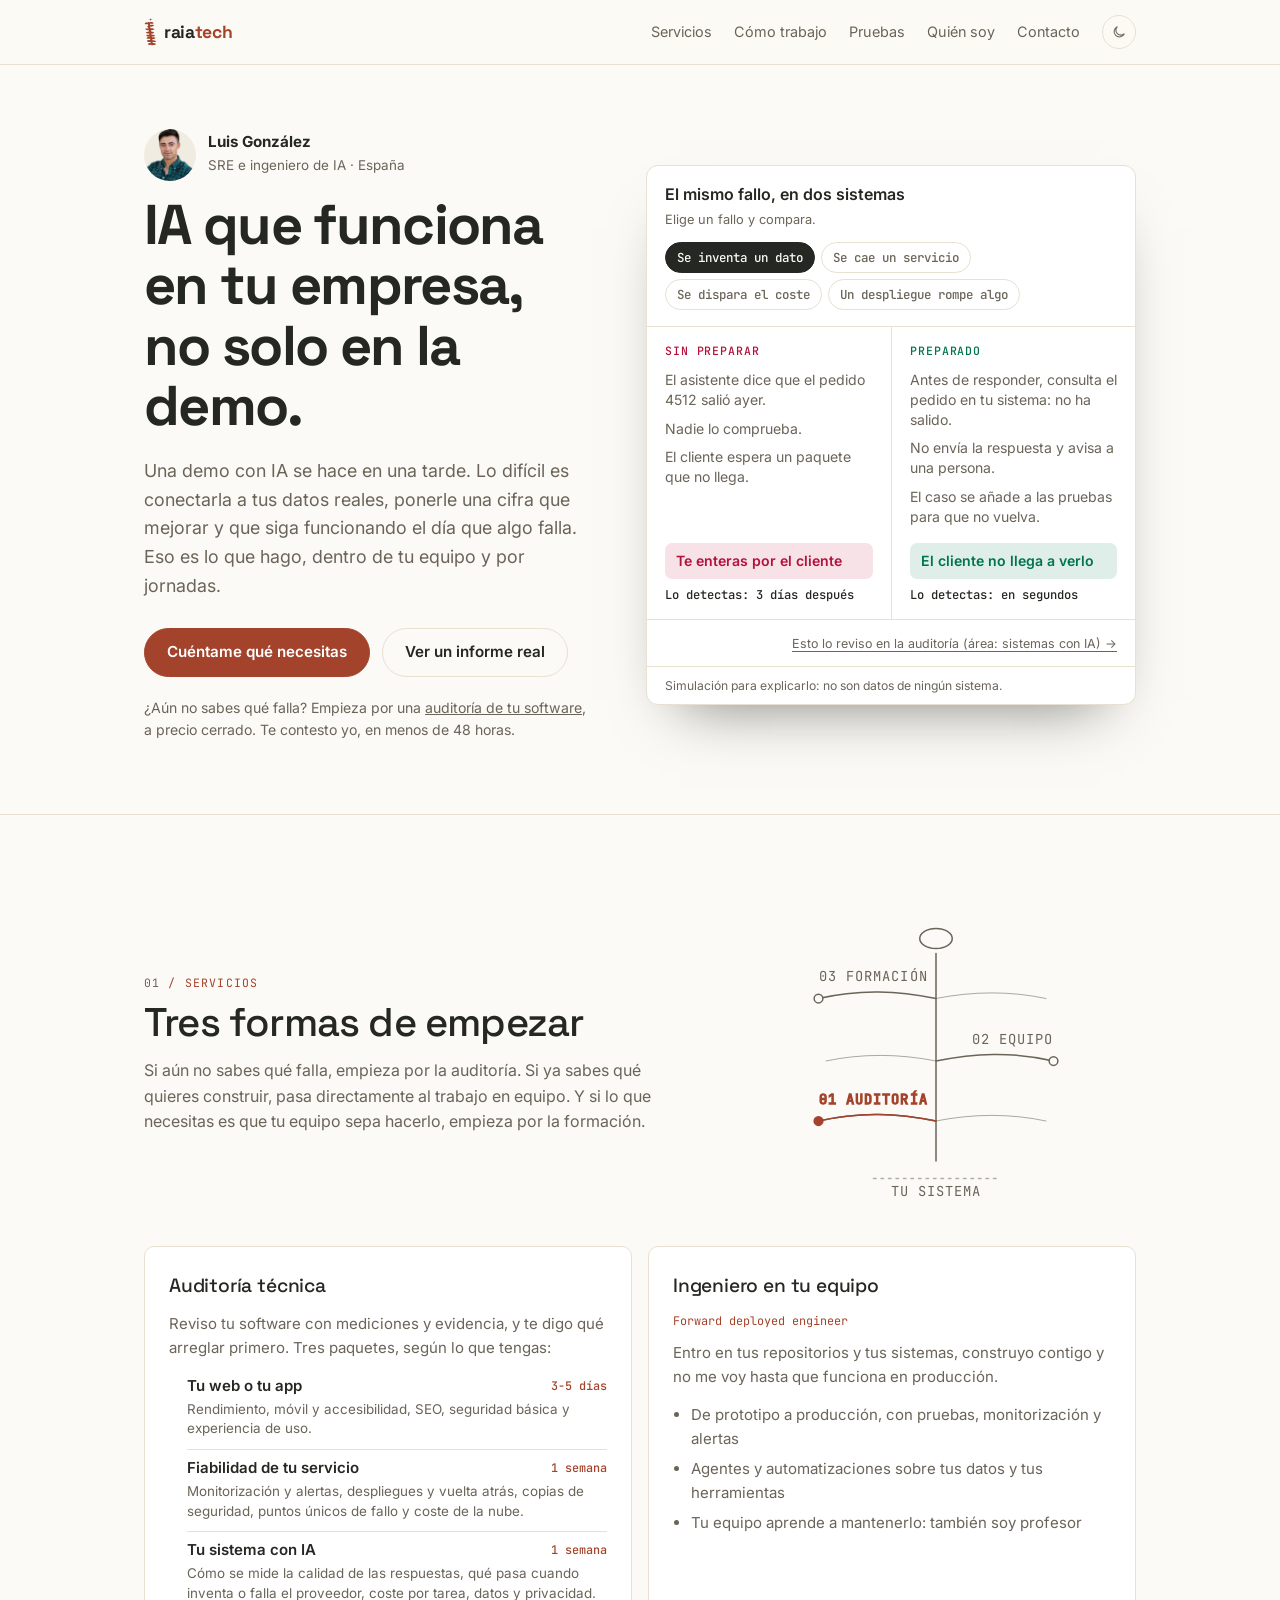
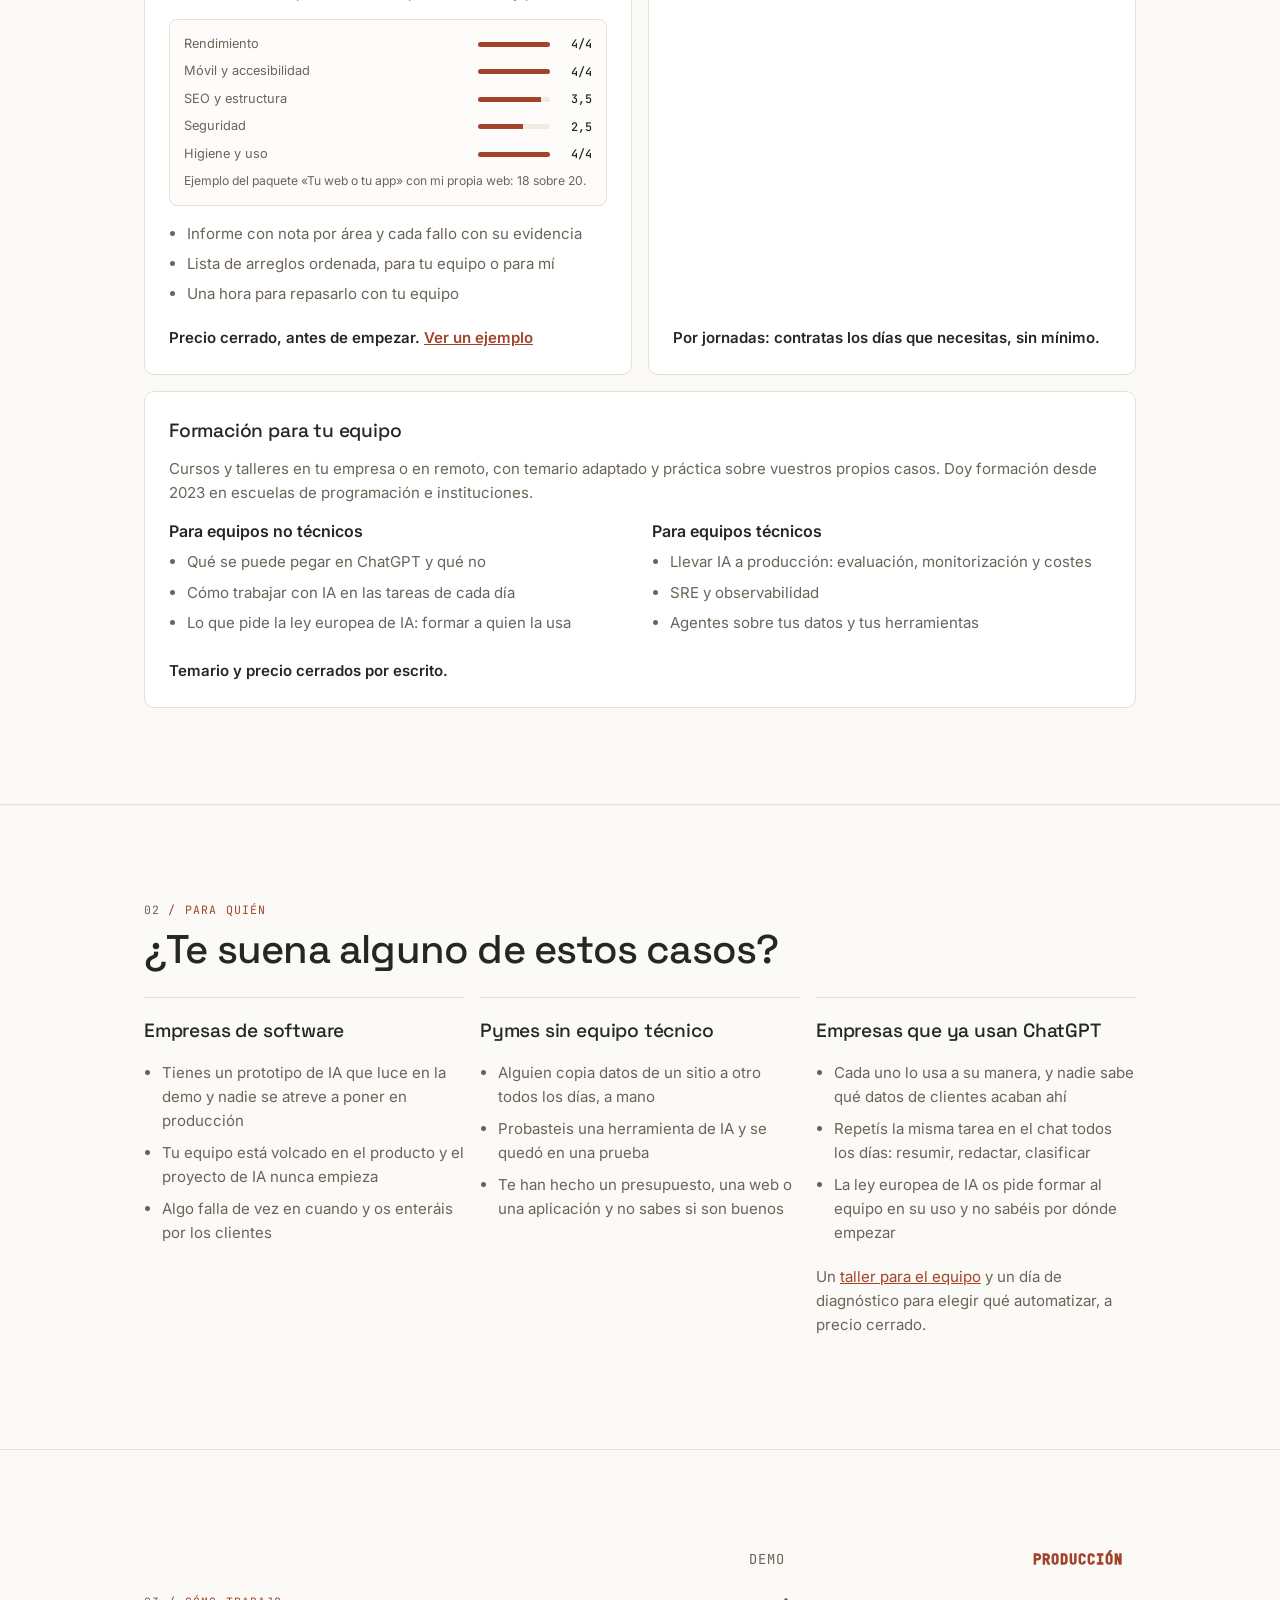
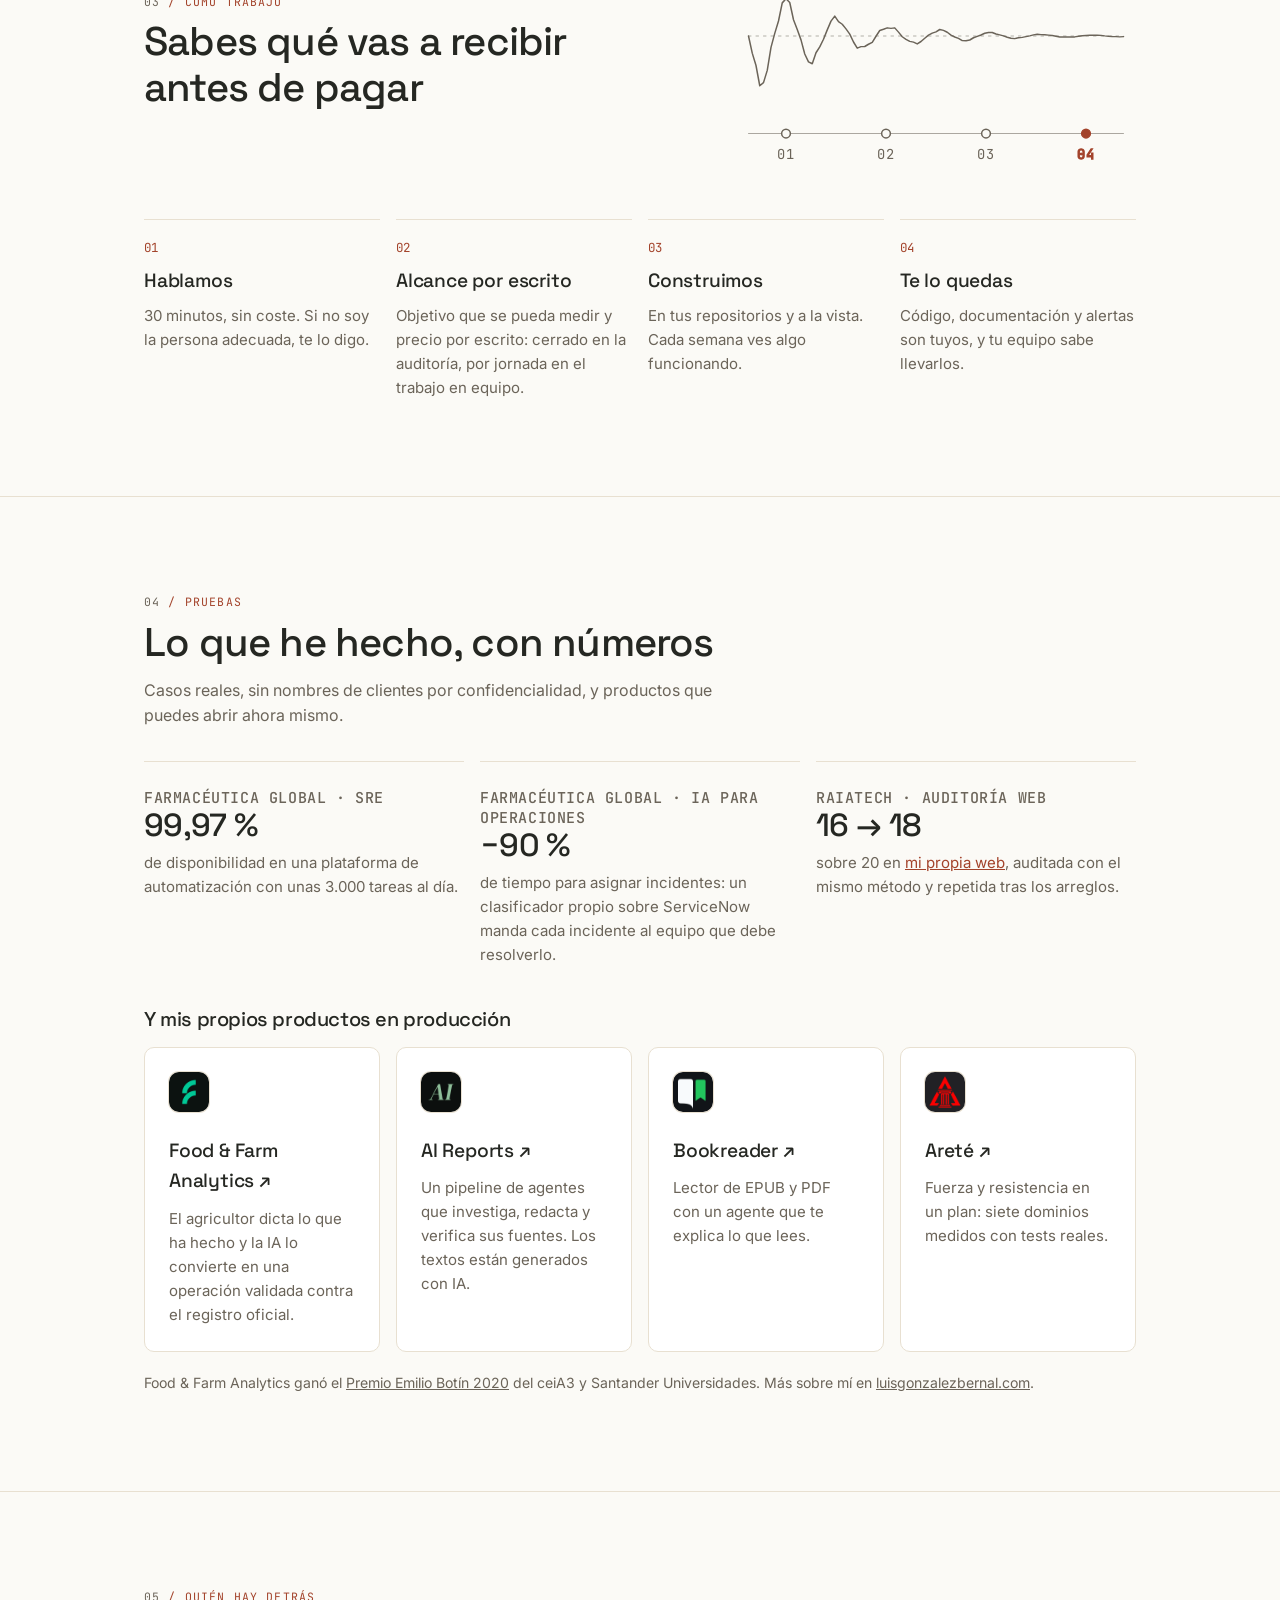
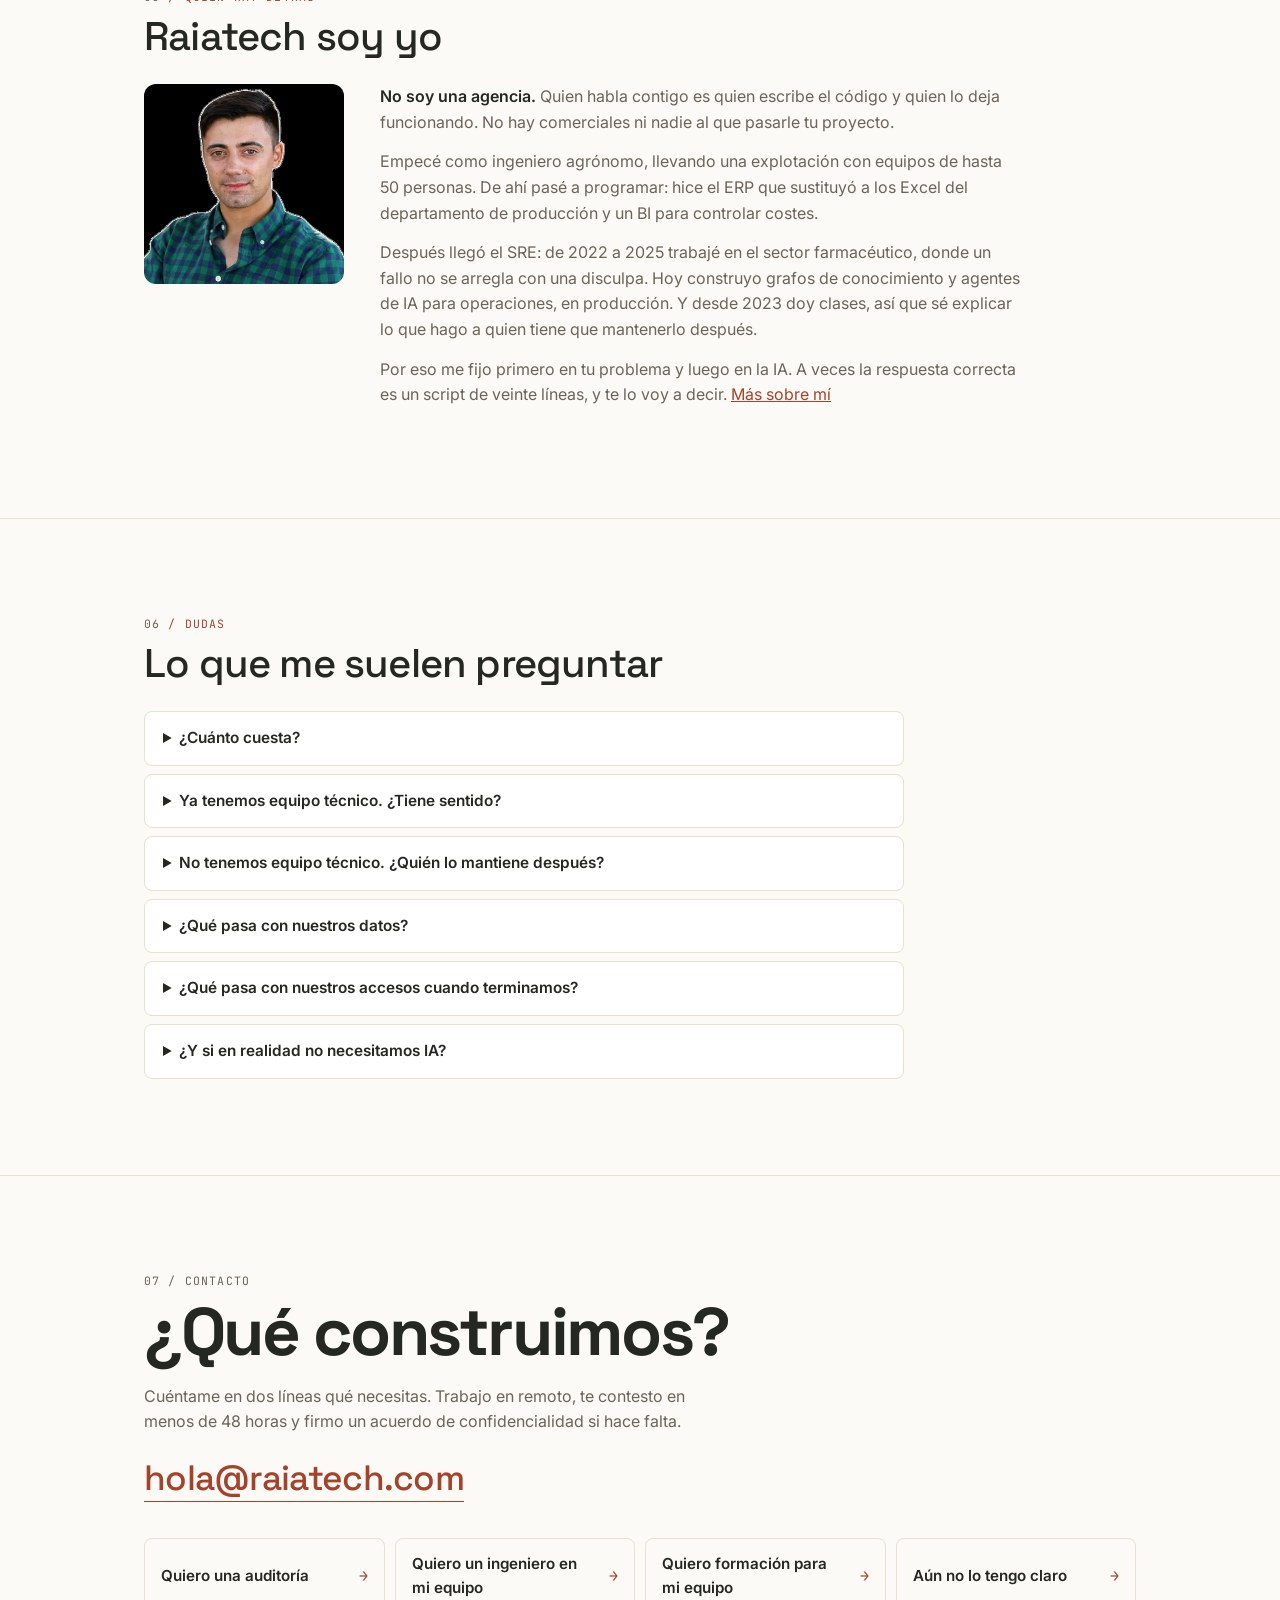
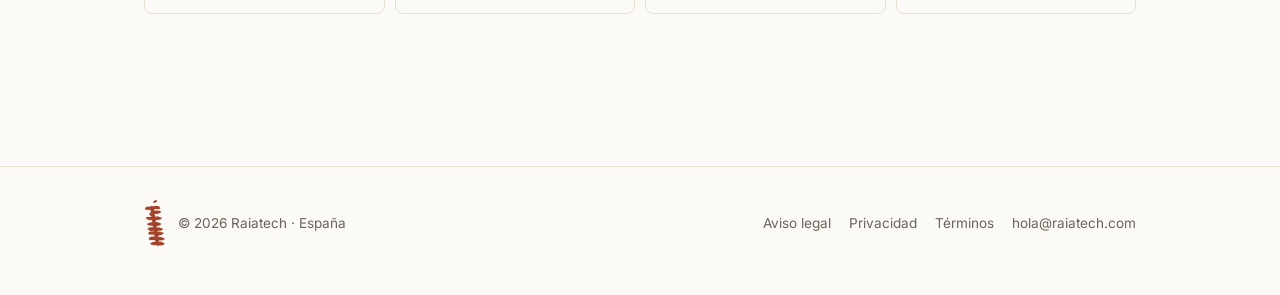
==== commit 77e5fc37: "feat: portada con secciones numeradas, dibujos de línea y tema claro/oscuro Ideas tomadas de rat-lab" ====
--- a/index.html
+++ b/index.html
@@ -10,85 +10,105 @@
 <link rel="canonical" href="https://raiatech.com/">
 <link rel="preconnect" href="https://fonts.googleapis.com"><link rel="preconnect" href="https://fonts.gstatic.com" crossorigin><link href="https://fonts.googleapis.com/css2?family=Inter:wght@400;600;700&family=JetBrains+Mono:wght@400;500&family=Space+Grotesk:wght@500;700&display=swap" rel="stylesheet">
 <script type="application/ld+json">{"@context": "https://schema.org", "@type": "ProfessionalService", "name": "Raiatech", "url": "https://raiatech.com/", "email": "hola@raiatech.com", "areaServed": "ES", "founder": {"@type": "Person", "name": "Luis González Bernal", "url": "https://luisgonzalezbernal.com/"}, "description": "Auditorías técnicas de software (webs, apps, APIs, datos y sistemas con IA), e ingeniero integrado en tu equipo para llevar sistemas con IA a producción."}</script>
-<style>:root{--ocre:#d17a43;--bg:#252722;--surface:#2e302b;--surface-2:#383a34;--electric:#d17a43;--electric-dim:#dc8c5a;--acento:#dc8b58;--bien:#3ddc97;--malo:#ff7a9a;--on-electric:#252722;--on-bg:#f2efe7;--on-surface:#d6c4a9;--line:#45463f;--glow:rgba(209,122,67,.35);--font:'Inter',ui-sans-serif,system-ui,sans-serif;--display:'Space Grotesk','Inter',ui-sans-serif,system-ui,sans-serif;--mono:'JetBrains Mono',ui-monospace,'SF Mono',Menlo,monospace}
-@media (prefers-color-scheme:light){:root{--ocre:#a3432b;--bg:#fbfaf6;--surface:#ffffff;--surface-2:#f1ece2;--electric:#a3432b;--electric-dim:#8c3824;--acento:#a3432b;--bien:#00744a;--malo:#b3123a;--on-electric:#ffffff;--on-bg:#252722;--on-surface:#6b6459;--line:#e8e0d1;--glow:rgba(163,67,43,.25)}}
-*{box-sizing:border-box}html{-webkit-text-size-adjust:100%;scroll-behavior:smooth}
-body{margin:0;background:var(--bg);color:var(--on-bg);font-family:var(--font);line-height:1.6;-webkit-font-smoothing:antialiased}
-a{color:inherit}.wrap{max-width:1040px;margin-inline:auto;padding-inline:24px}
-.label{font-family:var(--mono);font-size:.72rem;letter-spacing:.1em;text-transform:uppercase;color:var(--acento);margin:0}
-header{border-bottom:1px solid var(--line);position:sticky;top:0;z-index:5;background:color-mix(in srgb,var(--bg) 90%,transparent);backdrop-filter:blur(10px)}
-header .wrap{display:flex;align-items:center;justify-content:space-between;gap:20px;height:64px}
-.logo{font-family:var(--display);font-weight:700;font-size:1.1rem;letter-spacing:-.02em;text-decoration:none}.logo span{color:var(--acento)}.logo{display:inline-flex;align-items:center}.logo .simbolo{width:13px;height:28px;margin-right:7px;stroke:var(--ocre);fill:var(--ocre)}
-nav{display:flex;align-items:center;gap:22px;font-size:.9rem}nav a{color:var(--on-surface);text-decoration:none}nav a:hover{color:var(--acento)}
-footer{border-top:1px solid var(--line);padding:32px 0 48px;font-size:.85rem;color:var(--on-surface);margin-top:56px}
-footer .wrap{display:flex;flex-wrap:wrap;gap:12px 24px;justify-content:space-between}footer a{text-decoration:none}footer a:hover{color:var(--acento)}
-.links{display:flex;flex-wrap:wrap;gap:8px 18px}
-a:focus-visible,summary:focus-visible{outline:2px solid var(--acento);outline-offset:3px}
-
+<script>(function(){var t;try{t=localStorage.getItem('tema')}catch(e){}document.documentElement.dataset.theme=t||(matchMedia('(prefers-color-scheme: light)').matches?'light':'dark')})()</script>
+<link rel="stylesheet" href="assets/raiatech.css">
+<style>
 .hero{padding:88px 0 72px;max-width:760px}
 h1{font-family:var(--display);font-size:clamp(2.1rem,5.4vw,3.4rem);line-height:1.08;letter-spacing:-.03em;font-weight:700;margin:14px 0 20px}
 .hero .sub{font-size:1.12rem;color:var(--on-surface);margin:0 0 28px;max-width:60ch}
 .ctas{display:flex;flex-wrap:wrap;gap:12px;align-items:center}
-.btn{display:inline-block;background:var(--electric);color:var(--on-electric);text-decoration:none;font-weight:600;font-size:.95rem;padding:11px 22px;border-radius:99px;border:1px solid var(--electric)}
-.btn:hover{background:var(--electric-dim);box-shadow:0 0 24px -6px var(--glow)}
-.btn.sec{background:none;color:var(--on-bg);border-color:var(--line)}.btn.sec:hover{border-color:var(--acento);box-shadow:none;background:none}
 .nota{margin:20px 0 0;font-size:.88rem;color:var(--on-surface)}
-section{padding:64px 0;border-top:1px solid var(--line);scroll-margin-top:64px}
-h2{font-family:var(--display);font-size:clamp(1.5rem,3vw,2rem);line-height:1.15;letter-spacing:-.02em;margin:8px 0 12px;font-weight:500}
+section{padding:96px 0;border-top:1px solid var(--line);scroll-margin-top:64px}
+h2{font-family:var(--display);font-size:clamp(1.7rem,3.6vw,2.5rem);line-height:1.15;letter-spacing:-.02em;margin:8px 0 12px;font-weight:500}
 .intro{color:var(--on-surface);margin:0 0 32px;max-width:62ch}
-.grid2{display:grid;gap:16px;grid-template-columns:repeat(2,minmax(0,1fr))}.grid3{display:grid;gap:16px;grid-template-columns:repeat(3,minmax(0,1fr))}.grid4{display:grid;gap:16px;grid-template-columns:repeat(4,minmax(0,1fr))}
-.card{background:var(--surface);border:1px solid var(--line);border-radius:10px;padding:24px;display:flex;flex-direction:column;gap:10px;text-decoration:none}
-a.card{transition:border-color .15s}a.card:hover{border-color:var(--acento)}
-.card h3{margin:0;font-family:var(--display);font-size:1.2rem;font-weight:500;letter-spacing:-.01em}
-.card p{margin:0;font-size:.94rem;color:var(--on-surface)}.card .tec{font-family:var(--mono);font-size:.74rem;color:var(--acento)}
-.card ul{margin:4px 0 0;padding-left:18px;font-size:.94rem;color:var(--on-surface);display:grid;gap:6px}
-.card .pie{margin-top:auto;padding-top:10px;font-weight:600;color:var(--on-bg)}.card a{color:var(--acento)}
-.pasos{list-style:none;margin:0;padding:0;counter-reset:p}.pasos li{counter-increment:p}
-.pasos .card::before{content:'0' counter(p);font-family:var(--mono);font-size:.78rem;color:var(--acento)}
+.grid2{display:grid;gap:16px;grid-template-columns:repeat(2,minmax(0,1fr))}
+.grid3{display:grid;gap:16px;grid-template-columns:repeat(3,minmax(0,1fr))}
+.grid4{display:grid;gap:16px;grid-template-columns:repeat(4,minmax(0,1fr))}
+.pasos{list-style:none;margin:0;padding:0;counter-reset:p}
+.pasos li{counter-increment:p}
+.pasos li{display:flex;flex-direction:column;gap:8px;border-top:1px solid var(--line);padding-top:18px}
+.pasos li::before{content:'0' counter(p);font-family:var(--mono);font-size:.78rem;color:var(--acento)}
+.pasos h3,.col h3{margin:0;font-family:var(--display);font-size:1.2rem;font-weight:500;letter-spacing:-.01em}
+.pasos p{margin:0;font-size:.94rem;color:var(--on-surface)}
+.col{border-top:1px solid var(--line);padding-top:18px;display:flex;flex-direction:column;gap:10px}
+.col ul{margin:4px 0 0;padding-left:18px;font-size:.94rem;color:var(--on-surface);display:grid;gap:8px}
+.col .pie{margin-top:auto;padding-top:10px;font-size:.94rem;color:var(--on-surface)}
+.col a,.dato a{color:var(--acento)}
+.dato{border-top:1px solid var(--line);padding-top:18px}
+.dato p{margin:8px 0 0;font-size:.94rem;color:var(--on-surface)}
+.cabeza{display:grid;grid-template-columns:minmax(0,1.25fr) minmax(0,1fr);gap:56px;align-items:center;margin-bottom:48px}
+.cabeza .intro{margin-bottom:0}
+.cabeza .dibujo{max-width:400px;justify-self:end}
 .cifra{font-family:var(--display);font-size:2rem;font-weight:500;letter-spacing:-.02em;line-height:1.1;color:var(--on-bg)}
-.cierre{background:var(--surface);border:1px solid var(--line);border-radius:12px;padding:36px;display:grid;grid-template-columns:minmax(0,1fr) minmax(0,1fr);gap:32px;align-items:center}
-.cierre h2{margin-top:0}.cierre p{color:var(--on-surface);margin:0}
-.ops{display:grid;gap:10px}.op{display:flex;justify-content:space-between;gap:14px;align-items:center;border:1px solid var(--line);border-radius:8px;padding:13px 16px;text-decoration:none;font-weight:600;font-size:.95rem}
-.op:hover{border-color:var(--acento)}.op::after{content:'→';font-family:var(--mono);color:var(--acento)}
-
+.cierre{display:grid;gap:36px}
+.cierre h2{margin:8px 0 16px;font-size:clamp(2.2rem,6vw,4.2rem);line-height:1.04;letter-spacing:-.035em;font-weight:700;max-width:16ch}
+.cierre p{color:var(--on-surface);margin:0;max-width:56ch}
+.correo{display:inline-block;margin-top:20px;font-family:var(--display);font-size:clamp(1.4rem,3.4vw,2.2rem);font-weight:500;letter-spacing:-.02em;color:var(--acento);text-decoration:none;border-bottom:1px solid currentColor;line-height:1.3}
+.correo:hover{border-bottom-width:2px}
+.ops{display:grid;gap:10px;grid-template-columns:repeat(4,minmax(0,1fr))}
+.op{display:flex;justify-content:space-between;gap:14px;align-items:center;border:1px solid var(--line);border-radius:8px;padding:13px 16px;text-decoration:none;font-weight:600;font-size:.95rem}
+.op:hover{border-color:var(--acento)}
+.op::after{content:'→';font-family:var(--mono);color:var(--acento)}
 .hero-g{display:grid;grid-template-columns:minmax(0,1fr) minmax(0,1.08fr);gap:48px;align-items:center;padding-block:64px 72px}
-.hero-g .hero{padding:0;max-width:none}.hero-g h1{font-size:clamp(2rem,4.2vw,3rem)}
-.quien{display:flex;align-items:center;gap:12px;margin-bottom:6px}.quien img{width:52px;height:52px;border-radius:50%;object-fit:cover;background:var(--surface-2)}
-.quien b{display:block;font-size:.95rem;line-height:1.3}.quien span{font-size:.84rem;color:var(--on-surface)}
+.hero-g .hero{padding:0;max-width:none}
+.hero-g h1{font-size:clamp(2.2rem,4.8vw,3.5rem)}
+.quien{display:flex;align-items:center;gap:12px;margin-bottom:6px}
+.quien img{width:52px;height:52px;border-radius:50%;object-fit:cover;background:var(--surface-2)}
+.quien b{display:block;font-size:.95rem;line-height:1.3}
+.quien span{font-size:.84rem;color:var(--on-surface)}
 .sim{background:var(--surface);border:1px solid var(--line);border-radius:12px;overflow:hidden;box-shadow:0 30px 60px -34px rgba(0,0,0,.55)}
-.sim-top{padding:16px 18px;border-bottom:1px solid var(--line)}.sim-top p{margin:0;font-weight:600}.sim-top small{display:block;font-size:.8rem;color:var(--on-surface);font-weight:400;margin-top:2px}
+.sim-top{padding:16px 18px;border-bottom:1px solid var(--line)}
+.sim-top p{margin:0;font-weight:600}
+.sim-top small{display:block;font-size:.8rem;color:var(--on-surface);font-weight:400;margin-top:2px}
 .f-botones{display:flex;flex-wrap:wrap;gap:6px;margin-top:12px}
 .f-botones button{font:500 .78rem var(--mono);color:var(--on-surface);background:none;border:1px solid var(--line);border-radius:99px;padding:6px 11px;cursor:pointer}
-.f-botones button:hover{border-color:var(--acento);color:var(--on-bg)}.f-botones button[aria-pressed=true]{background:var(--on-bg);border-color:var(--on-bg);color:var(--bg)}
+.f-botones button:hover{border-color:var(--acento);color:var(--on-bg)}
+.f-botones button[aria-pressed=true]{background:var(--on-bg);border-color:var(--on-bg);color:var(--bg)}
 .f-botones button:focus-visible{outline:2px solid var(--acento);outline-offset:2px}
-.f-cols{display:grid;grid-template-columns:1fr 1fr;min-height:292px}.f-col{padding:16px 18px;display:flex;flex-direction:column;gap:12px}.f-col+.f-col{border-left:1px solid var(--line)}
+.f-cols{display:grid;grid-template-columns:1fr 1fr;min-height:292px}
+.f-col{padding:16px 18px;display:flex;flex-direction:column;gap:12px}
+.f-col+.f-col{border-left:1px solid var(--line)}
 .f-col h3{margin:0;font:500 .72rem var(--mono);letter-spacing:.08em;text-transform:uppercase}
-#f-demo h3{color:var(--malo)}#f-prod h3{color:var(--bien)}
+#f-demo h3{color:var(--malo)}
+#f-prod h3{color:var(--bien)}
 .f-col ol{list-style:none;margin:0;padding:0;display:grid;gap:9px;font-size:.88rem;color:var(--on-surface);line-height:1.4}
-.f-col li,.f-fin,.f-cifra,.f-enlace{opacity:0;transform:translateY(4px);transition:opacity .3s,transform .3s}.f-col li.on,.f-fin.on,.f-cifra.on,.f-enlace.on{opacity:1;transform:none}
+.f-col li,.f-fin,.f-cifra,.f-enlace{opacity:0;transform:translateY(4px);transition:opacity .3s,transform .3s}
+.f-col li.on,.f-fin.on,.f-cifra.on,.f-enlace.on{opacity:1;transform:none}
 .f-fin{margin-top:auto;font-weight:600;font-size:.88rem;padding:9px 11px;border-radius:7px;line-height:1.3}
-#f-demo .f-fin{color:var(--malo);background:color-mix(in srgb,var(--malo) 12%,transparent)}#f-prod .f-fin{color:var(--bien);background:color-mix(in srgb,var(--bien) 12%,transparent)}
-.f-cifra{margin:-4px 0 0;font:500 .76rem var(--mono);color:var(--on-bg)}.f-cta{margin:0;padding:10px 18px;border-top:1px solid var(--line);text-align:right}.f-enlace{font-size:.78rem;color:var(--on-surface);text-decoration:underline;text-underline-offset:3px}.f-enlace:hover{color:var(--acento)}
-.card .logo{display:block;width:40px;height:40px;border-radius:10px;box-shadow:0 0 0 1px var(--line);margin-bottom:14px}
+#f-demo .f-fin{color:var(--malo);background:color-mix(in srgb,var(--malo) 12%,transparent)}
+#f-prod .f-fin{color:var(--bien);background:color-mix(in srgb,var(--bien) 12%,transparent)}
+.f-cifra{margin:-4px 0 0;font:500 .76rem var(--mono);color:var(--on-bg)}
+.f-cta{margin:0;padding:10px 18px;border-top:1px solid var(--line);text-align:right}
+.f-enlace{font-size:.78rem;color:var(--on-surface);text-decoration:underline;text-underline-offset:3px}
+.f-enlace:hover{color:var(--acento)}
 .sim-pie{margin:0;padding:9px 18px;border-top:1px solid var(--line);font-size:.76rem;color:var(--on-surface)}
-.score{display:grid;gap:7px;margin:6px 0 2px;padding:14px;border:1px solid var(--line);border-radius:8px;background:color-mix(in srgb,var(--bg) 50%,transparent)}
-.score div{display:grid;grid-template-columns:minmax(0,1fr) 72px 32px;gap:10px;align-items:center;font-size:.8rem;color:var(--on-surface)}
-.score i{display:block;height:5px;border-radius:3px;background:linear-gradient(to right,var(--acento) var(--p),var(--surface-2) var(--p))}.score b{font:500 .74rem var(--mono);color:var(--on-bg);text-align:right}
-.paquetes{list-style:none;margin:2px 0 4px;padding:0;display:grid;gap:10px}.paquetes li{display:grid;grid-template-columns:1fr auto;gap:2px 10px;padding:0 0 10px;border-bottom:1px solid var(--line)}.paquetes li:last-child{border-bottom:0;padding-bottom:0}.paquetes b{color:var(--on-bg);font-weight:600}.paquetes span{font:500 .74rem var(--mono);color:var(--acento);align-self:center}.paquetes small{grid-column:1/-1;font-size:.84rem;color:var(--on-surface);line-height:1.45}
-.card.ancha{grid-column:1/-1}.grid2.sub{gap:12px 24px;margin:4px 0}.grid2.sub b{color:var(--on-bg);font-weight:600}.grid2.sub ul{margin:6px 0 0}
+.paquetes{list-style:none;margin:2px 0 4px;padding:0;display:grid;gap:10px}
+.paquetes li{display:grid;grid-template-columns:1fr auto;gap:2px 10px;padding:0 0 10px;border-bottom:1px solid var(--line)}
+.paquetes li:last-child{border-bottom:0;padding-bottom:0}
+.paquetes b{color:var(--on-bg);font-weight:600}
+.paquetes span{font:500 .74rem var(--mono);color:var(--acento);align-self:center}
+.paquetes small{grid-column:1/-1;font-size:.84rem;color:var(--on-surface);line-height:1.45}
+.grid2.sub{gap:12px 24px;margin:4px 0}
+.grid2.sub b{color:var(--on-bg);font-weight:600}
+.grid2.sub ul{margin:6px 0 0}
 .caso{margin:0 0 6px;font:500 .72rem var(--mono);letter-spacing:.04em;color:var(--acento);text-transform:uppercase}
-.score small{font-size:.76rem;color:var(--on-surface)}
-.yo{display:grid;grid-template-columns:200px minmax(0,1fr);gap:36px;align-items:start}.yo img{width:100%;height:auto;aspect-ratio:1;object-fit:cover;border-radius:12px;background:var(--surface-2)}
-.yo p{margin:0 0 14px;color:var(--on-surface);max-width:64ch}.yo strong{color:var(--on-bg);font-weight:600}.yo a{color:var(--acento)}
-.faq{display:grid;gap:8px;max-width:760px}.faq details{background:var(--surface);border:1px solid var(--line);border-radius:8px}
-.faq summary{cursor:pointer;padding:14px 18px;font-weight:600;font-size:.96rem}.faq p{margin:0;padding:0 18px 16px;color:var(--on-surface);font-size:.94rem}
+.yo{display:grid;grid-template-columns:200px minmax(0,1fr);gap:36px;align-items:start}
+.yo img{width:100%;height:auto;aspect-ratio:1;object-fit:cover;border-radius:12px;background:var(--surface-2)}
+.yo p{margin:0 0 14px;color:var(--on-surface);max-width:64ch}
+.yo strong{color:var(--on-bg);font-weight:600}
+.yo a{color:var(--acento)}
+.pie-marca{display:flex;align-items:center;gap:12px}
+.faq{display:grid;gap:8px;max-width:760px}
+.faq details{background:var(--surface);border:1px solid var(--line);border-radius:8px}
+.faq summary{cursor:pointer;padding:14px 18px;font-weight:600;font-size:.96rem}
+.faq p{margin:0;padding:0 18px 16px;color:var(--on-surface);font-size:.94rem}
 @media (max-width:980px){.hero-g{grid-template-columns:1fr;gap:36px;padding-block-start:40px}}
 @media (max-width:640px){.yo{grid-template-columns:1fr}.yo img{width:140px}}
 @media (max-width:480px){.f-cols{grid-template-columns:1fr;min-height:0}.f-col{min-height:230px}.f-col+.f-col{border-left:0;border-top:1px solid var(--line)}}
 @media (prefers-reduced-motion:reduce){.f-col li,.f-fin{transition:none}}
-@media (max-width:860px){.grid3,.grid4,.grid2,.cierre{grid-template-columns:1fr}.grid4.num{grid-template-columns:1fr 1fr}.hero{padding:56px 0 48px}.cierre{padding:24px}}
-@media (max-width:640px){nav a:not(.cta-nav){display:none}}
-@media (prefers-reduced-motion:reduce){html{scroll-behavior:auto}}
+@media (max-width:980px){.ops{grid-template-columns:1fr 1fr}}
+@media (max-width:860px){.grid3,.grid4,.grid2,.ops{grid-template-columns:1fr}.hero{padding:56px 0 48px}section{padding:64px 0}.cabeza{grid-template-columns:1fr;gap:28px}.cabeza .dibujo{justify-self:start;max-width:340px}.pasos.grid4{grid-template-columns:1fr 1fr}}
+@media (max-width:480px){.pasos.grid4{grid-template-columns:1fr}}
 </style>
 </head>
 <body>
@@ -117,9 +137,25 @@
   </div>
 
   <section id="servicios"><div class="wrap">
-    <p class="label">Servicios</p>
+    <div class="cabeza"><div>
+    <p class="label"><span class="n">01</span> / Servicios</p>
     <h2>Tres formas de empezar</h2>
     <p class="intro">Si aún no sabes qué falla, empieza por la auditoría. Si ya sabes qué quieres construir, pasa directamente al trabajo en equipo. Y si lo que necesitas es que tu equipo sepa hacerlo, empieza por la formación.</p>
+    </div>
+<svg class="dibujo" viewBox="0 0 320 230" role="img" aria-label="Dibujo: un tronco, tu sistema, con tres ramas: auditoría, equipo y formación">
+<ellipse class="t" cx="160" cy="22" rx="13" ry="8"/>
+<path class="t" d="M160 34 V200"/>
+<path class="t fino" d="M160 70 C190 64 220 64 248 70 M160 120 C130 114 100 114 72 120 M160 168 C190 162 220 162 248 168"/>
+<path class="t" d="M160 70 C130 64 100 62 66 70 M160 120 C190 114 220 112 254 120 M160 168 C130 162 100 160 66 168"/>
+<path class="t ac" d="M160 168 C130 162 100 160 66 168"/>
+<circle class="pt" cx="66" cy="70" r="3.5"/><circle class="pt" cx="254" cy="120" r="3.5"/><circle class="pt ac" cx="66" cy="168" r="3.5"/>
+<text x="66" y="56" text-anchor="start">03 FORMACIÓN</text>
+<text x="254" y="106" text-anchor="end">02 EQUIPO</text>
+<text x="66" y="154" text-anchor="start" class="ac">01 AUDITORÍA</text>
+<path class="t guia" d="M110 214 H210"/>
+<text x="160" y="228" text-anchor="middle">TU SISTEMA</text>
+</svg>
+    </div>
     <div class="grid2">
       <div class="card">
         <h3>Auditoría técnica</h3>
@@ -156,18 +192,18 @@
   </div></section>
 
   <section id="para"><div class="wrap">
-    <p class="label">Para quién</p>
+    <p class="label"><span class="n">02</span> / Para quién</p>
     <h2>¿Te suena alguno de estos casos?</h2>
     <div class="grid3" style="margin-top:24px">
-      <div class="card">
+      <div class="col">
         <h3>Empresas de software</h3>
         <ul><li>Tienes un prototipo de IA que luce en la demo y nadie se atreve a poner en producción</li><li>Tu equipo está volcado en el producto y el proyecto de IA nunca empieza</li><li>Algo falla de vez en cuando y os enteráis por los clientes</li></ul>
       </div>
-      <div class="card">
+      <div class="col">
         <h3>Pymes sin equipo técnico</h3>
         <ul><li>Alguien copia datos de un sitio a otro todos los días, a mano</li><li>Probasteis una herramienta de IA y se quedó en una prueba</li><li>Te han hecho un presupuesto, una web o una aplicación y no sabes si son buenos</li></ul>
       </div>
-      <div class="card">
+      <div class="col">
         <h3>Empresas que ya usan ChatGPT</h3>
         <ul><li>Cada uno lo usa a su manera, y nadie sabe qué datos de clientes acaban ahí</li><li>Repetís la misma tarea en el chat todos los días: resumir, redactar, clasificar</li><li>La ley europea de IA os pide formar al equipo en su uso y no sabéis por dónde empezar</li></ul>
         <p class="pie">Un <a href="#formacion">taller para el equipo</a> y un día de diagnóstico para elegir qué automatizar, a precio cerrado.</p>
@@ -176,24 +212,34 @@
   </div></section>
 
   <section id="como"><div class="wrap">
-    <p class="label">Cómo trabajo</p>
+    <div class="cabeza"><div>
+    <p class="label"><span class="n">03</span> / Cómo trabajo</p>
     <h2>Sabes qué vas a recibir antes de pagar</h2>
-    <ol class="pasos grid4" style="margin-top:24px">
-      <li class="card"><h3>Hablamos</h3><p>30 minutos, sin coste. Si no soy la persona adecuada, te lo digo.</p></li>
-      <li class="card"><h3>Alcance por escrito</h3><p>Objetivo que se pueda medir y precio por escrito: cerrado en la auditoría, por jornada en el trabajo en equipo.</p></li>
-      <li class="card"><h3>Construimos</h3><p>En tus repositorios y a la vista. Cada semana ves algo funcionando.</p></li>
-      <li class="card"><h3>Te lo quedas</h3><p>Código, documentación y alertas son tuyos, y tu equipo sabe llevarlos.</p></li>
+    </div>
+<svg class="dibujo" viewBox="0 0 320 180" role="img" aria-label="Dibujo: una señal con mucho ruido al principio que se estabiliza a lo largo de los cuatro pasos">
+<text x="10" y="14" text-anchor="start">DEMO</text><text x="310" y="14" text-anchor="end" class="ac">PRODUCCIÓN</text>
+<path class="t fino guia" d="M10 72 H310"/>
+<path class="t" d="M10 72.0 L13 85.7 L16 95.6 L19 111.8 L22 109.3 L25 99.5 L28 81.1 L31 69.9 L34 60.0 L37 45.5 L40 42.2 L43 45.2 L46 59.0 L49 66.8 L52 75.1 L55 86.4 L58 92.7 L61 94.2 L64 85.4 L67 80.7 L70 74.6 L73 67.1 L76 60.1 L79 56.1 L82 60.5 L85 62.6 L88 66.3 L91 70.5 L94 76.8 L97 81.7 L100 80.5 L103 80.4 L106 78.6 L109 77.1 L112 72.2 L115 67.6 L118 66.6 L121 65.5 L124 65.9 L127 65.5 L130 68.9 L133 72.6 L136 74.7 L139 76.3 L142 76.9 L145 78.3 L148 76.4 L151 73.8 L154 71.3 L157 69.7 L160 68.7 L163 66.8 L166 67.5 L169 69.0 L172 71.3 L175 72.8 L178 73.9 L181 75.7 L184 75.8 L187 75.2 L190 73.4 L193 72.3 L196 71.2 L199 69.8 L202 69.2 L205 69.2 L208 70.4 L211 71.1 L214 71.9 L217 73.0 L220 73.8 L223 74.1 L226 73.4 L229 73.1 L232 72.5 L235 71.9 L238 71.1 L241 70.6 L244 70.9 L247 71.0 L250 71.3 L253 71.6 L256 72.2 L259 72.8 L262 72.8 L265 72.8 L268 72.7 L271 72.7 L274 72.2 L277 71.8 L280 71.6 L283 71.4 L286 71.4 L289 71.3 L292 71.5 L295 71.9 L298 72.2 L301 72.4 L304 72.5 L307 72.7 L310 72.5"/>
+<path class="t fino" d="M10 150 H310"/>
+<circle class="pt" cx="40" cy="150" r="3.5"/><text x="40" y="170" text-anchor="middle">01</text><circle class="pt" cx="120" cy="150" r="3.5"/><text x="120" y="170" text-anchor="middle">02</text><circle class="pt" cx="200" cy="150" r="3.5"/><text x="200" y="170" text-anchor="middle">03</text><circle class="pt ac" cx="280" cy="150" r="3.5"/><text x="280" y="170" text-anchor="middle" class="ac">04</text>
+</svg>
+    </div>
+    <ol class="pasos grid4">
+      <li><h3>Hablamos</h3><p>30 minutos, sin coste. Si no soy la persona adecuada, te lo digo.</p></li>
+      <li><h3>Alcance por escrito</h3><p>Objetivo que se pueda medir y precio por escrito: cerrado en la auditoría, por jornada en el trabajo en equipo.</p></li>
+      <li><h3>Construimos</h3><p>En tus repositorios y a la vista. Cada semana ves algo funcionando.</p></li>
+      <li><h3>Te lo quedas</h3><p>Código, documentación y alertas son tuyos, y tu equipo sabe llevarlos.</p></li>
     </ol>
   </div></section>
 
   <section id="pruebas"><div class="wrap">
-    <p class="label">Pruebas</p>
+    <p class="label"><span class="n">04</span> / Pruebas</p>
     <h2>Lo que he hecho, con números</h2>
     <p class="intro">Casos reales, sin nombres de clientes por confidencialidad, y productos que puedes abrir ahora mismo.</p>
     <div class="grid3 num">
-      <div class="card"><p class="caso">Farmacéutica global · SRE</p><div class="cifra">99,97 %</div><p>de disponibilidad en una plataforma de automatización con unas 3.000 tareas al día.</p></div>
-      <div class="card"><p class="caso">Farmacéutica global · IA para operaciones</p><div class="cifra">−90 %</div><p>de tiempo para asignar incidentes: un clasificador propio sobre ServiceNow manda cada incidente al equipo que debe resolverlo.</p></div>
-      <div class="card"><p class="caso">Raiatech · auditoría web</p><div class="cifra">16 → 18</div><p>sobre 20 en <a href="auditoria-ejemplo.html">mi propia web</a>, auditada con el mismo método y repetida tras los arreglos.</p></div>
+      <div class="dato"><p class="caso">Farmacéutica global · SRE</p><div class="cifra">99,97 %</div><p>de disponibilidad en una plataforma de automatización con unas 3.000 tareas al día.</p></div>
+      <div class="dato"><p class="caso">Farmacéutica global · IA para operaciones</p><div class="cifra">−90 %</div><p>de tiempo para asignar incidentes: un clasificador propio sobre ServiceNow manda cada incidente al equipo que debe resolverlo.</p></div>
+      <div class="dato"><p class="caso">Raiatech · auditoría web</p><div class="cifra">16 → 18</div><p>sobre 20 en <a href="auditoria-ejemplo.html">mi propia web</a>, auditada con el mismo método y repetida tras los arreglos.</p></div>
     </div>
     <h2 style="font-size:1.25rem;margin:40px 0 16px">Y mis propios productos en producción</h2>
     <div class="grid4">
@@ -206,7 +252,7 @@
   </div></section>
 
   <section id="yo"><div class="wrap">
-    <p class="label">Quién hay detrás</p>
+    <p class="label"><span class="n">05</span> / Quién hay detrás</p>
     <h2>Raiatech soy yo</h2>
     <div class="yo" style="margin-top:24px">
       <img src="images/luis-360.webp" alt="Retrato de Luis González" width="360" height="360" loading="lazy">
@@ -220,7 +266,7 @@
   </div></section>
 
   <section id="dudas"><div class="wrap">
-    <p class="label">Dudas</p>
+    <p class="label"><span class="n">06</span> / Dudas</p>
     <h2>Lo que me suelen preguntar</h2>
     <div class="faq" style="margin-top:24px">
       <details><summary>¿Cuánto cuesta?</summary><p>Depende del alcance, así que no te doy una cifra a ciegas. La auditoría tiene precio cerrado y el trabajo en equipo se paga por jornada. Tras la primera llamada te mando el precio por escrito en 24 horas, y decides con él delante.</p></details>
@@ -232,8 +278,8 @@
     </div>
   </div></section>
 
-  <section id="contacto" style="border-top:0;padding-top:0"><div class="wrap"><div class="cierre">
-    <div><p class="label">Contacto</p><h2>Cuéntame en dos líneas qué necesitas</h2><p>Trabajo en remoto. Te contesto en menos de 48 horas, y firmo un acuerdo de confidencialidad si hace falta.</p><p style="margin-top:12px"><a href="mailto:hola@raiatech.com">hola@raiatech.com</a></p></div>
+  <section id="contacto"><div class="wrap"><div class="cierre">
+    <div><p class="label"><span class="n">07</span> / Contacto</p><h2>¿Qué construimos?</h2><p>Cuéntame en dos líneas qué necesitas. Trabajo en remoto, te contesto en menos de 48 horas y firmo un acuerdo de confidencialidad si hace falta.</p><a class="correo" href="mailto:hola@raiatech.com">hola@raiatech.com</a></div>
     <div class="ops">
       <a class="op" href="mailto:hola@raiatech.com?subject=Auditor%C3%ADa%20t%C3%A9cnica">Quiero una auditoría</a>
       <a class="op" href="mailto:hola@raiatech.com?subject=Ingeniero%20en%20mi%20equipo">Quiero un ingeniero en mi equipo</a>
@@ -242,7 +288,8 @@
     </div>
   </div></div></section>
 </main>
-<footer><div class="wrap"><div>© 2026 Raiatech · España</div><div class="links"><a href="aviso-legal.html">Aviso legal</a><a href="privacidad.html">Privacidad</a><a href="terminos.html">Términos</a><a href="mailto:hola@raiatech.com">hola@raiatech.com</a></div></div></footer>
+<footer><div class="wrap"><div class="pie-marca"><svg class="firma" viewBox="28 46 317 704" aria-hidden="true"><path d="M 189.1 65 C 175.3 71.3,159 85.6,159 91.5 C 159 106.1,199.5 102.9,209.9 87.5 C 219.6 73.2,205.3 57.7,189.1 65 M 179 149.6 C 177.6 149.9,172.4 151.5,167.3 153.2 C 158.2 156.4,158.2 156.4,151.7 153.1 C 141.5 147.9,132 148.6,125.5 155 C 121 159.5,120.8 159.5,115.2 159 C 86.3 156.6,58.4 160.8,52.1 168.3 C 50.9 169.9,44.5 184.5,43 189.2 C 39.5 200.5,55.9 205.1,100 205.2 C 123.7 205.3,122.3 204.1,125.6 227.9 C 127.7 243.6,127.4 244.5,118.1 247.9 C 107 251.9,101.8 263.9,106.9 273.9 C 109.1 278.1,119.4 287.6,128.4 293.5 C 134.8 297.7,136.8 300.9,135.7 305.2 C 134.5 309.9,131.7 310.3,101.5 310.5 C 66.6 310.7,61.1 312,58 321.5 C 54.9 330.8,60.9 337.2,78.7 343.8 C 112.8 356.5,108.7 355.5,126.2 355.5 C 145.1 355.5,144.5 355.2,146.5 367.6 C 149.8 387.4,149.2 388.4,132.5 389.3 C 126.7 389.7,121.8 390.8,114.5 393.4 C 109 395.4,99 398.4,92.2 400 C 66.5 406.2,63.1 413.3,80.3 424.7 C 91.5 432.2,97.5 433.7,127.2 436.4 C 158.3 439.1,158.9 439.5,159.2 454 C 159.4 463.7,156.1 464.9,127 465 C 100.1 465,92.8 467.1,84.7 477.2 C 76.4 487.5,80.5 494.7,99.5 503.2 C 130 517,133.3 517.4,157.6 509.9 C 165.6 507.5,171.2 512.7,167.8 519.7 C 166.3 522.8,168.1 522.6,144 522 C 126.4 521.5,102.7 527.2,97.4 533.1 C 95.2 535.5,91 550,91 555.1 C 91 564.7,106.6 568.1,150.2 567.9 C 177.5 567.9,176.5 567.3,179 583 C 181.6 599.6,180.1 602,168.5 600 C 148.4 596.6,110.8 603.5,103.7 612 C 100.4 615.9,98.2 634.5,100.4 638.9 C 104.5 646.7,117.2 648.6,155.5 647.2 C 190.4 645.9,188.4 645,191 663.1 C 193 677.3,191.9 678.3,175.2 677.4 C 159.7 676.5,152.1 677.9,143.7 683.1 C 140.3 685.3,133.4 689,128.3 691.4 C 109.1 700.6,113.2 707.3,143.7 716.4 C 160.7 721.5,167.9 722.4,186.9 721.7 C 206 721,207 721.3,215.4 728.9 C 224.3 737,227.7 737.3,233.9 730.6 C 237 727.3,241.7 726,250.5 726 C 279.2 726,300 721.5,313.5 712.5 C 331.6 700.5,329.5 692.5,306.6 686.3 C 301.6 685,293.2 682.2,287.9 680.1 C 274.6 674.7,268.5 673.6,256.4 674.3 C 242.5 675.2,240 672.9,240 659.3 C 240 650.6,240.6 650.4,268.2 649.7 C 294.4 649.1,299.5 648.2,312.6 642.1 C 332.9 632.5,331.1 624.6,307.1 618.5 C 301.4 617.1,292.1 614.1,286.3 611.9 C 270.6 606,264.8 604.9,249.6 605.1 C 231.9 605.3,231 604.7,229.4 591.2 C 228.5 583,230.1 581.4,240.8 579.5 C 284.7 571.9,301.5 565.1,307.4 552.6 C 312.8 541.2,305.3 536,280.1 533.5 C 272.1 532.6,261.8 531,257.1 529.9 C 252.1 528.7,243.2 527.5,235.8 527.1 C 222.2 526.5,220.7 525.9,219.5 520.9 C 218 514.8,220.8 513.7,239.7 512.8 C 258.9 512,265.8 510.7,280.4 505 C 306.5 494.8,308.8 485.7,287 479 C 283.4 477.8,275.7 474.7,269.9 472 C 253.5 464.2,244.5 462.8,227.4 465.4 C 212.6 467.6,210.6 466.4,208.8 454 C 207 441.6,209.1 439.9,229 438 C 244.1 436.6,252.9 433.8,262.3 427.4 C 280.8 414.8,278.6 405.4,255.8 399.1 C 251.5 398,244.1 395.2,239.2 393 C 227.9 388,221.5 386.6,212.1 387.3 C 199.8 388.2,198.9 387.4,196.5 372.3 C 193.9 356.4,195.7 354,209.7 354 C 234.9 353.9,249.6 351.2,267.6 343.3 C 291.5 332.9,291.6 324.2,268 318 C 263.3 316.7,255 313.8,249.5 311.5 C 232.7 304.3,223.4 302.9,208.5 305.1 C 186.8 308.3,186.9 308.4,183.4 284.6 C 179.8 261,180.5 259.6,193.8 262.6 C 211.1 266.5,225.2 264.7,244 256.1 C 250.9 252.9,258.1 249.7,260 249 C 273.6 243.6,276.5 235.9,268.2 227.3 C 260.7 219.6,249 216.5,231 217.4 C 173.6 220.4,172.9 220.2,171.3 203.7 C 170.4 193.9,172.2 192.6,184.4 193.5 C 193.7 194.2,224 192.8,240.9 190.9 C 261.9 188.5,267.2 183.1,259.2 172.2 C 257.2 169.4,254.3 165,252.8 162.6 C 247.3 153.3,234.3 149.9,202 149.5 C 190.7 149.3,180.4 149.4,179 149.6"/></svg><span>© 2026 Raiatech · España</span></div><div class="links"><a href="aviso-legal.html">Aviso legal</a><a href="privacidad.html">Privacidad</a><a href="terminos.html">Términos</a><a href="mailto:hola@raiatech.com">hola@raiatech.com</a></div></div></footer>
 <script src="assets/fallos.js" defer></script>
+<script src="assets/site.js" defer></script>
 </body>
 </html>
--- a/assets/raiatech.css
+++ b/assets/raiatech.css
@@ -0,0 +1,91 @@
+/* Raiatech · hoja de estilos compartida (design system).
+   Reglas y uso de cada color: AGENTS.md. Muestra de componentes: patterns.html.
+   Tokens: oscuro por defecto, claro con prefers-color-scheme:light;
+   data-theme=light|dark en <html> (botón .tema, assets/site.js) manda sobre el sistema. */
+:root{--ocre:#d17a43;--bg:#252722;--surface:#2e302b;--surface-2:#383a34;--electric:#d17a43;--electric-dim:#dc8c5a;--acento:#dc8b58;--bien:#3ddc97;--malo:#ff7a9a;--mejorable:#e3b25f;--on-estado:#252722;--on-electric:#252722;--on-bg:#f2efe7;--on-surface:#d6c4a9;--line:#45463f;--glow:rgba(209,122,67,.35);--font:'Inter',ui-sans-serif,system-ui,sans-serif;--display:'Space Grotesk','Inter',ui-sans-serif,system-ui,sans-serif;--mono:'JetBrains Mono',ui-monospace,'SF Mono',Menlo,monospace;color-scheme:dark}
+@media (prefers-color-scheme:light){:root:not([data-theme=dark]){--ocre:#a3432b;--bg:#fbfaf6;--surface:#ffffff;--surface-2:#f1ece2;--electric:#a3432b;--electric-dim:#8c3824;--acento:#a3432b;--bien:#00744a;--malo:#b3123a;--mejorable:#8a5a12;--on-estado:#ffffff;--on-electric:#ffffff;--on-bg:#252722;--on-surface:#6b6459;--line:#e8e0d1;--glow:rgba(163,67,43,.25);color-scheme:light}}
+:root[data-theme=light]{--ocre:#a3432b;--bg:#fbfaf6;--surface:#ffffff;--surface-2:#f1ece2;--electric:#a3432b;--electric-dim:#8c3824;--acento:#a3432b;--bien:#00744a;--malo:#b3123a;--mejorable:#8a5a12;--on-estado:#ffffff;--on-electric:#ffffff;--on-bg:#252722;--on-surface:#6b6459;--line:#e8e0d1;--glow:rgba(163,67,43,.25);color-scheme:light}
+*{box-sizing:border-box}
+html{-webkit-text-size-adjust:100%;scroll-behavior:smooth}
+body{margin:0;background:var(--bg);color:var(--on-bg);font-family:var(--font);line-height:1.6;-webkit-font-smoothing:antialiased}
+a{color:inherit}
+.wrap{max-width:1040px;margin-inline:auto;padding-inline:24px}
+.label{font-family:var(--mono);font-size:.72rem;letter-spacing:.1em;text-transform:uppercase;color:var(--acento);margin:0}
+body>header{border-bottom:1px solid var(--line);position:sticky;top:0;z-index:5;background:color-mix(in srgb,var(--bg) 90%,transparent);backdrop-filter:blur(10px)}
+body>header .wrap{display:flex;align-items:center;justify-content:space-between;gap:20px;height:64px}
+.logo{font-family:var(--display);font-weight:700;font-size:1.1rem;letter-spacing:-.02em;text-decoration:none}
+.logo span{color:var(--acento)}
+.logo{display:inline-flex;align-items:center}
+.logo .simbolo{width:13px;height:28px;margin-right:7px;stroke:var(--ocre);fill:var(--ocre)}
+nav{display:flex;align-items:center;gap:22px;font-size:.9rem}
+nav a{color:var(--on-surface);text-decoration:none}
+nav a:hover{color:var(--acento)}
+body>footer{border-top:1px solid var(--line);padding:32px 0 48px;font-size:.85rem;color:var(--on-surface);margin-top:56px}
+body>footer .wrap{display:flex;flex-wrap:wrap;gap:12px 24px;justify-content:space-between;align-items:center}
+body>footer a{text-decoration:none}
+body>footer a:hover{color:var(--acento)}
+.links{display:flex;flex-wrap:wrap;gap:8px 18px}
+a:focus-visible,summary:focus-visible{outline:2px solid var(--acento);outline-offset:3px}
+.btn{display:inline-block;background:var(--electric);color:var(--on-electric);text-decoration:none;font-weight:600;font-size:.95rem;padding:11px 22px;border-radius:99px;border:1px solid var(--electric)}
+.btn:hover{background:var(--electric-dim);box-shadow:0 0 24px -6px var(--glow)}
+.btn.sec{background:none;color:var(--on-bg);border-color:var(--line)}
+.btn.sec:hover{border-color:var(--acento);box-shadow:none;background:none}
+.card{background:var(--surface);border:1px solid var(--line);border-radius:10px;padding:24px;display:flex;flex-direction:column;gap:10px;text-decoration:none}
+a.card{transition:border-color .15s}
+a.card:hover{border-color:var(--acento)}
+.card h3{margin:0;font-family:var(--display);font-size:1.2rem;font-weight:500;letter-spacing:-.01em}
+.card p{margin:0;font-size:.94rem;color:var(--on-surface)}
+.card .tec{font-family:var(--mono);font-size:.74rem;color:var(--acento)}
+.card ul{margin:4px 0 0;padding-left:18px;font-size:.94rem;color:var(--on-surface);display:grid;gap:6px}
+.card .pie{margin-top:auto;padding-top:10px;font-weight:600;color:var(--on-bg)}
+.card a{color:var(--acento)}
+.card .logo{display:block;width:40px;height:40px;border-radius:10px;box-shadow:0 0 0 1px var(--line);margin-bottom:14px}
+.score{display:grid;gap:7px;margin:6px 0 2px;padding:14px;border:1px solid var(--line);border-radius:8px;background:color-mix(in srgb,var(--bg) 50%,transparent)}
+.score div{display:grid;grid-template-columns:minmax(0,1fr) 72px 32px;gap:10px;align-items:center;font-size:.8rem;color:var(--on-surface)}
+.score i{display:block;height:5px;border-radius:3px;background:linear-gradient(to right,var(--acento) var(--p),var(--surface-2) var(--p))}
+.score b{font:500 .74rem var(--mono);color:var(--on-bg);text-align:right}
+.card.ancha{grid-column:1/-1}
+.score small{font-size:.76rem;color:var(--on-surface)}
+@media (max-width:640px){nav a:not(.cta-nav){display:none}}
+@media (prefers-reduced-motion:reduce){html{scroll-behavior:auto}}
+
+/* Etiquetas de estado: bien / mejorable / malo (informes, notas por área) */
+.estado{display:inline-block;font:700 .72rem/1.5 var(--font);letter-spacing:.06em;text-transform:uppercase;padding:3px 9px;border-radius:999px;color:var(--on-estado);background:var(--on-surface)}
+.estado.bien{background:var(--bien)}.estado.mejorable{background:var(--mejorable)}.estado.malo{background:var(--malo)}
+/* Páginas de texto (legales) */
+.doc{max-width:680px;padding:56px 0 8px}
+.doc h1{font-family:var(--display);font-size:2rem;letter-spacing:-.02em;margin:0 0 8px}
+.doc h2{font-family:var(--display);font-size:1.15rem;font-weight:500;margin:28px 0 6px}
+.doc p,.doc li{color:var(--on-surface);font-size:.96rem}
+.doc a{color:var(--acento)}
+
+/* Botón de tema (lo inyecta assets/site.js en la cabecera) */
+.tema{display:inline-grid;place-items:center;width:34px;height:34px;padding:0;border:1px solid var(--line);border-radius:99px;background:none;color:var(--on-surface);cursor:pointer}
+.tema:hover{color:var(--acento);border-color:var(--acento)}
+.tema:focus-visible{outline:2px solid var(--acento);outline-offset:3px}
+.tema svg{width:16px;height:16px;fill:none;stroke:currentColor;stroke-width:1.6;stroke-linecap:round}
+.tema .luna,:root[data-theme=light] .tema .sol{display:none}
+:root[data-theme=light] .tema .luna{display:block}
+
+/* Etiqueta de sección numerada: <p class="label"><span class="n">01</span> / Servicios</p> */
+.label .n{color:var(--on-surface)}
+
+/* Dibujos de línea: trazo fino que hereda el tema; el acento solo en un detalle */
+.dibujo{display:block;width:100%;height:auto;color:var(--on-surface);font-family:var(--mono);font-size:11px;overflow:visible}
+.dibujo .t{fill:none;stroke:currentColor;stroke-width:1.2;stroke-linecap:round;stroke-linejoin:round}
+.dibujo .fino{stroke-width:.8;opacity:.55}
+.dibujo .guia{stroke-dasharray:2 4;opacity:.5}
+.dibujo .ac{stroke:var(--acento)}
+.dibujo .pt{fill:var(--bg);stroke:currentColor;stroke-width:1.2}
+.dibujo .pt.ac{fill:var(--acento);stroke:var(--acento)}
+.dibujo text{fill:currentColor;letter-spacing:.08em}
+.dibujo text.ac{fill:var(--acento)}
+
+/* Firma del pie: el ramiforme se dibuja al verse (assets/site.js añade .visto) */
+svg.firma{width:22px;height:48px;color:var(--ocre);flex:none}
+svg.firma path{fill:currentColor;stroke:currentColor;stroke-width:4}
+.anima svg.firma path{fill-opacity:0;stroke-dasharray:var(--largo,6000);stroke-dashoffset:var(--largo,6000)}
+.anima svg.firma.visto path{stroke-dashoffset:0;fill-opacity:1;transition:stroke-dashoffset 2.4s cubic-bezier(.4,0,.2,1),fill-opacity .8s 1.9s}
+.logo:hover .simbolo{transform:rotate(-6deg)}
+.logo .simbolo{transition:transform .5s cubic-bezier(.3,1.6,.5,1);transform-origin:50% 100%}
+@media (prefers-reduced-motion:reduce){.logo .simbolo{transition:none}.logo:hover .simbolo{transform:none}}
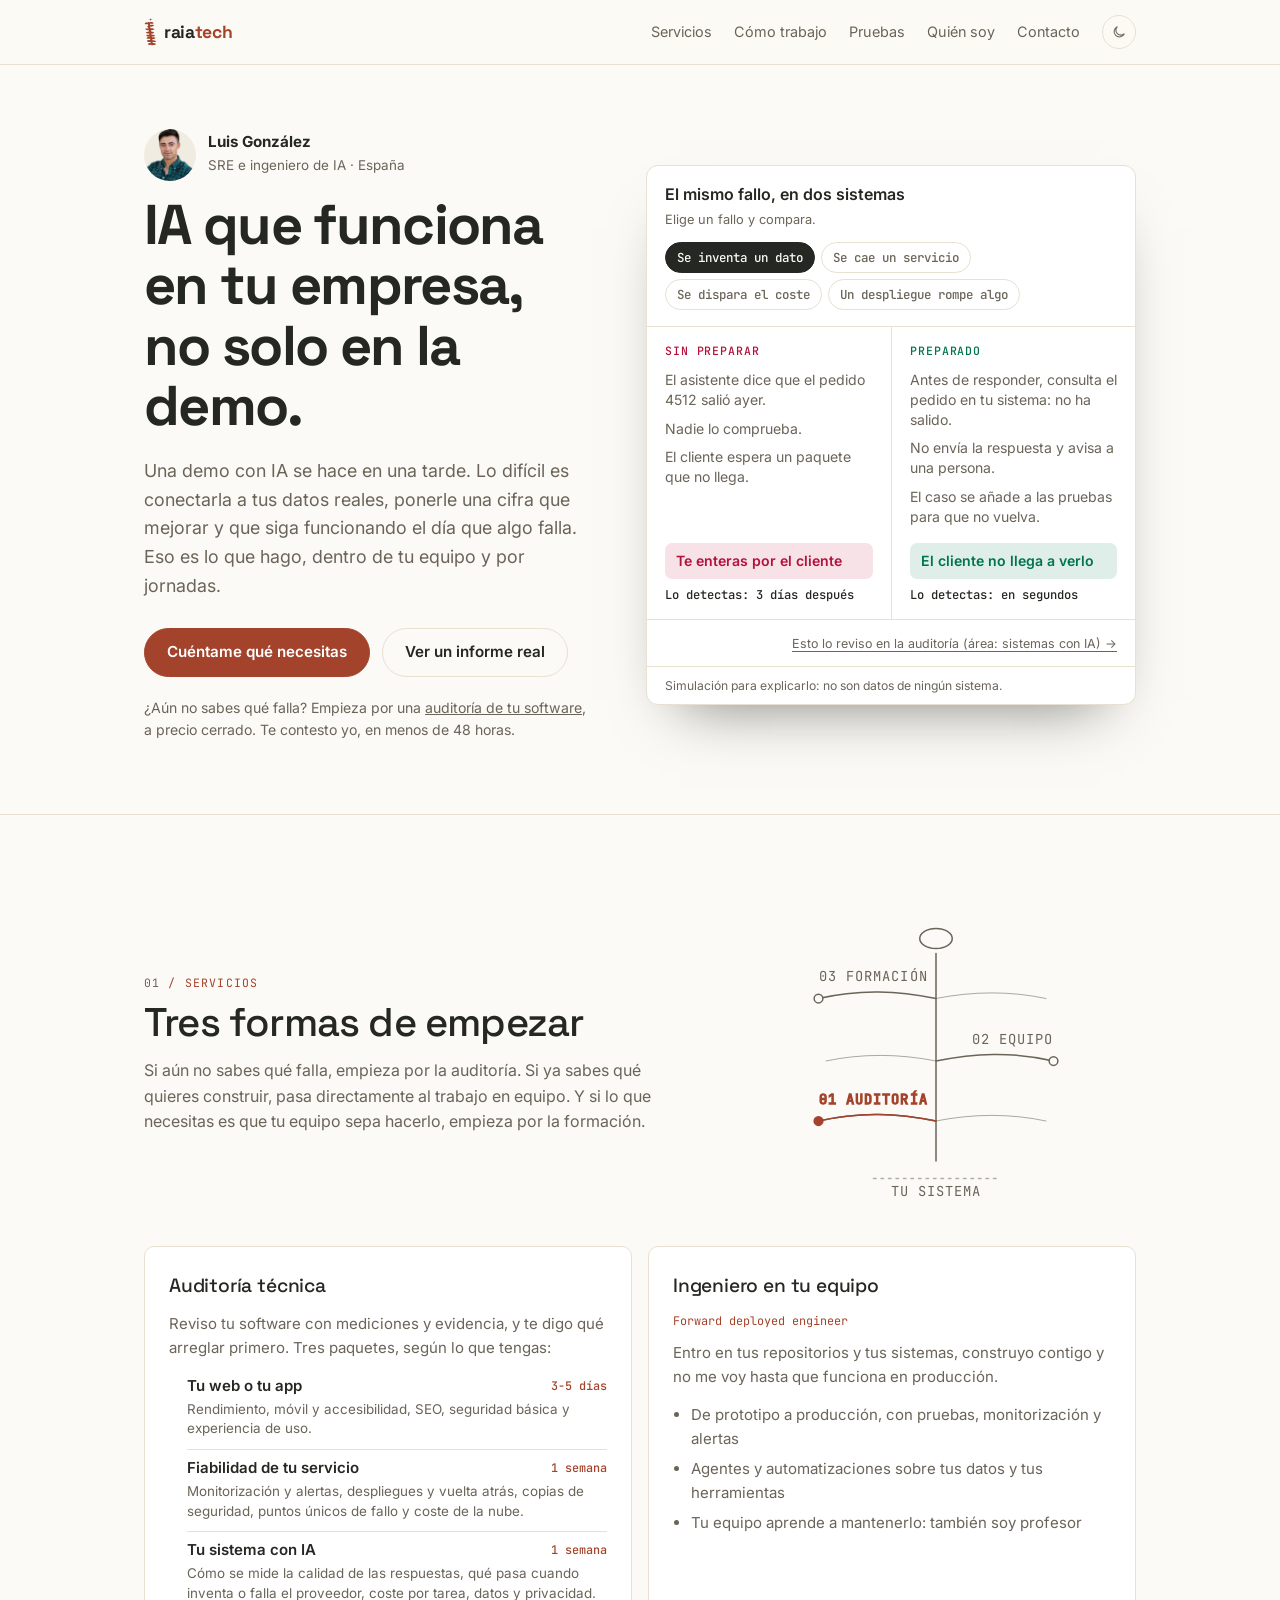
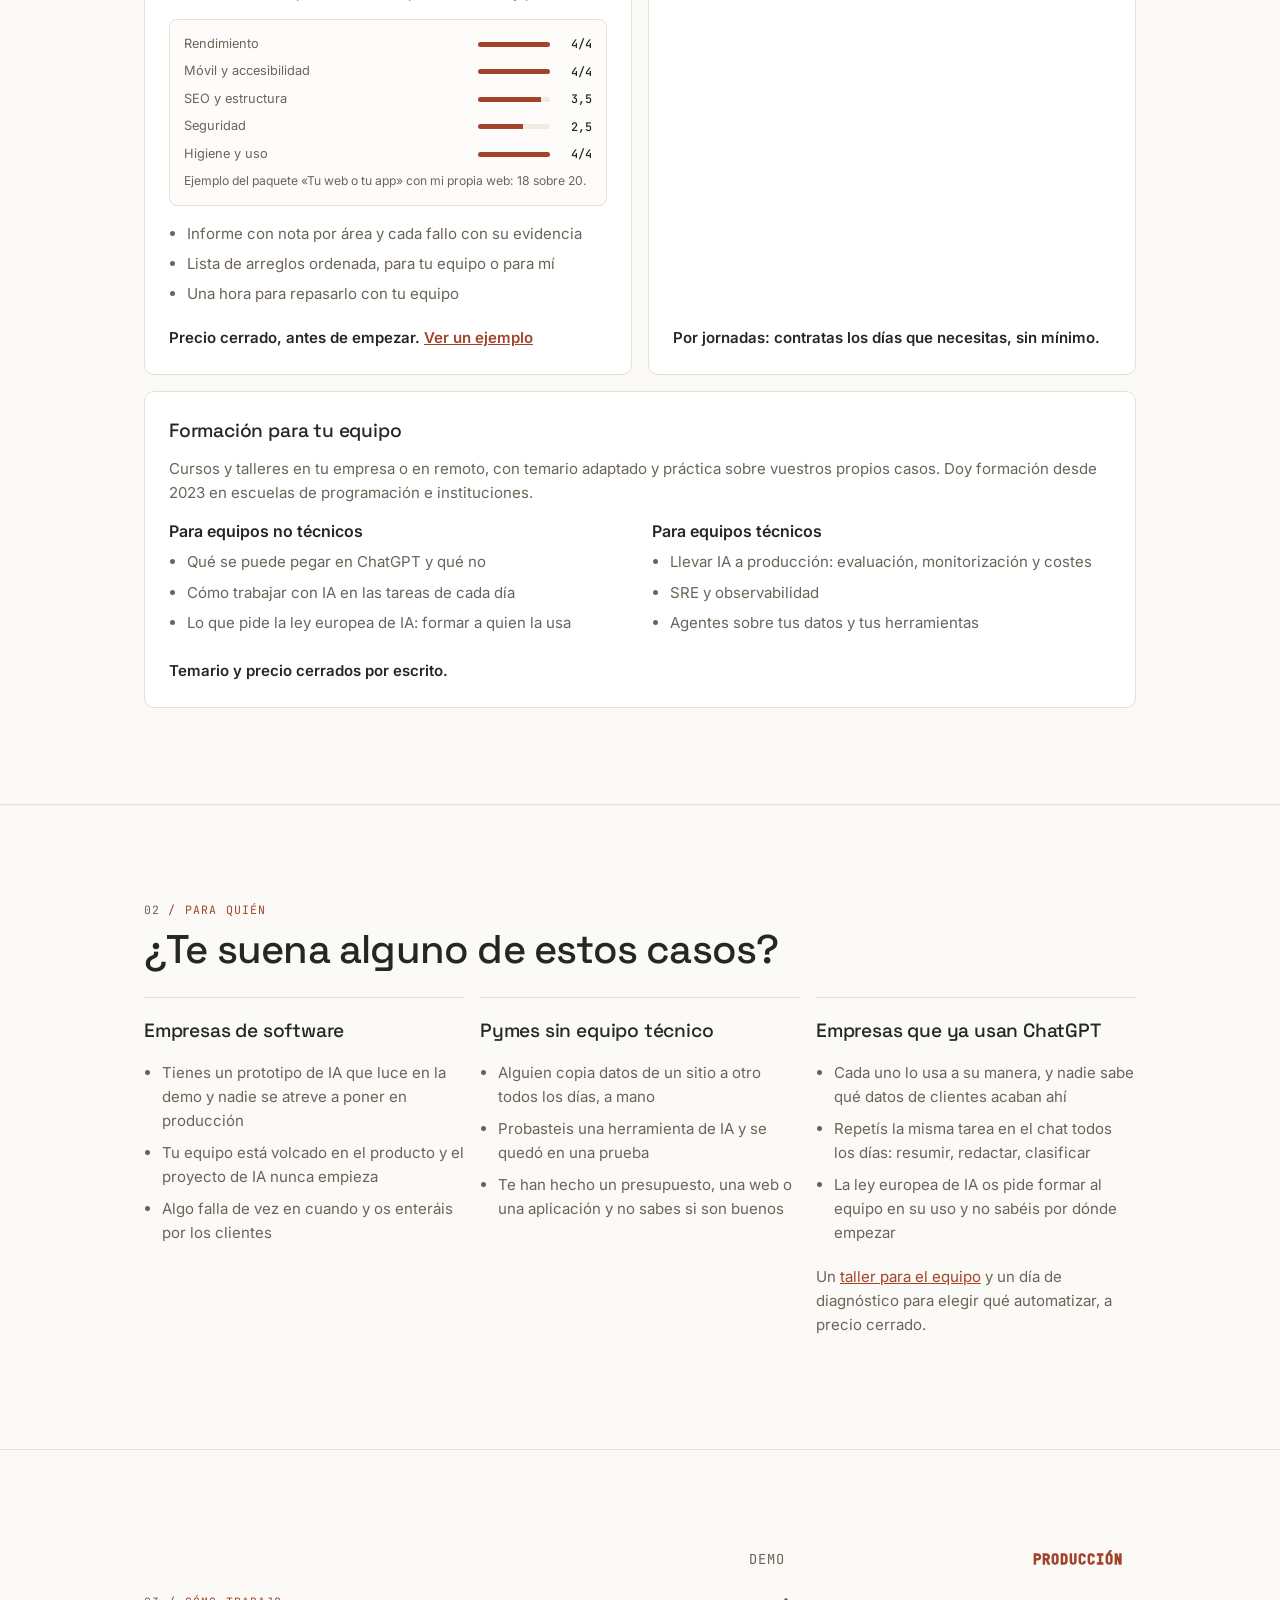
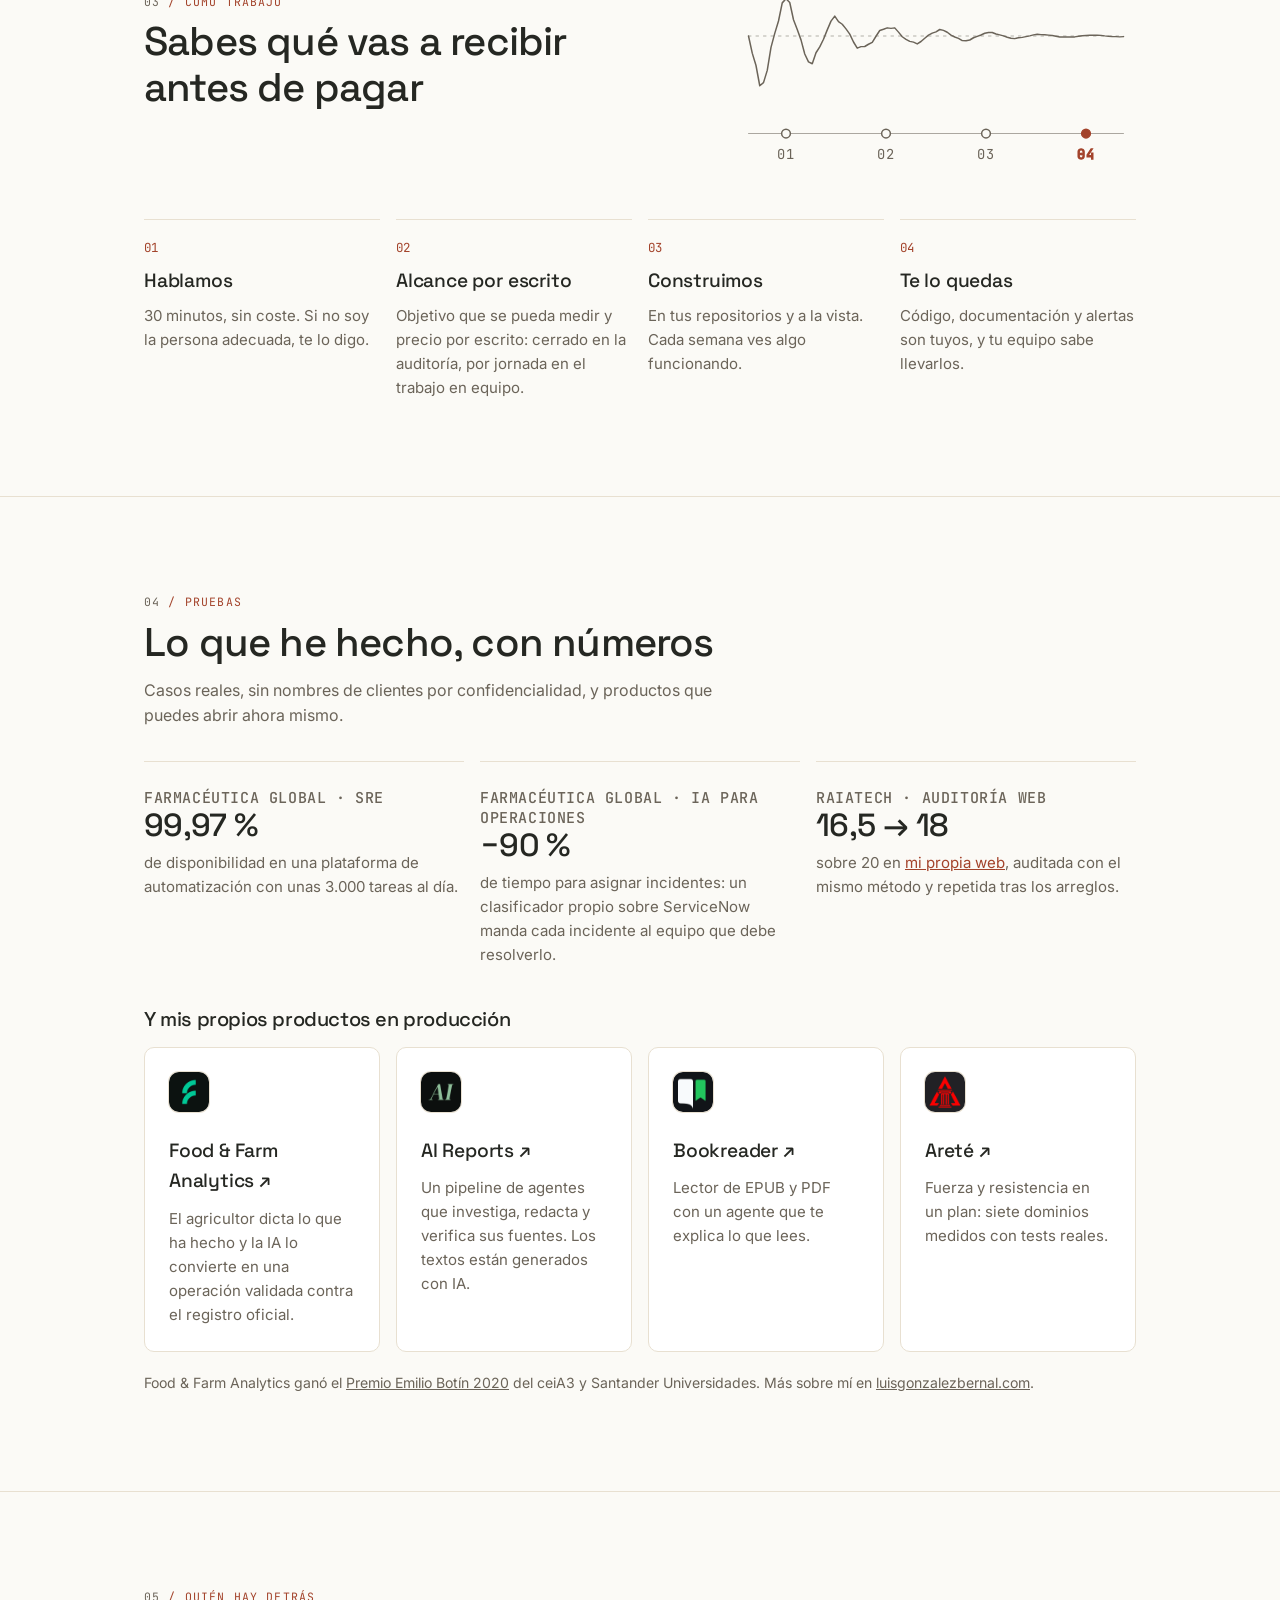
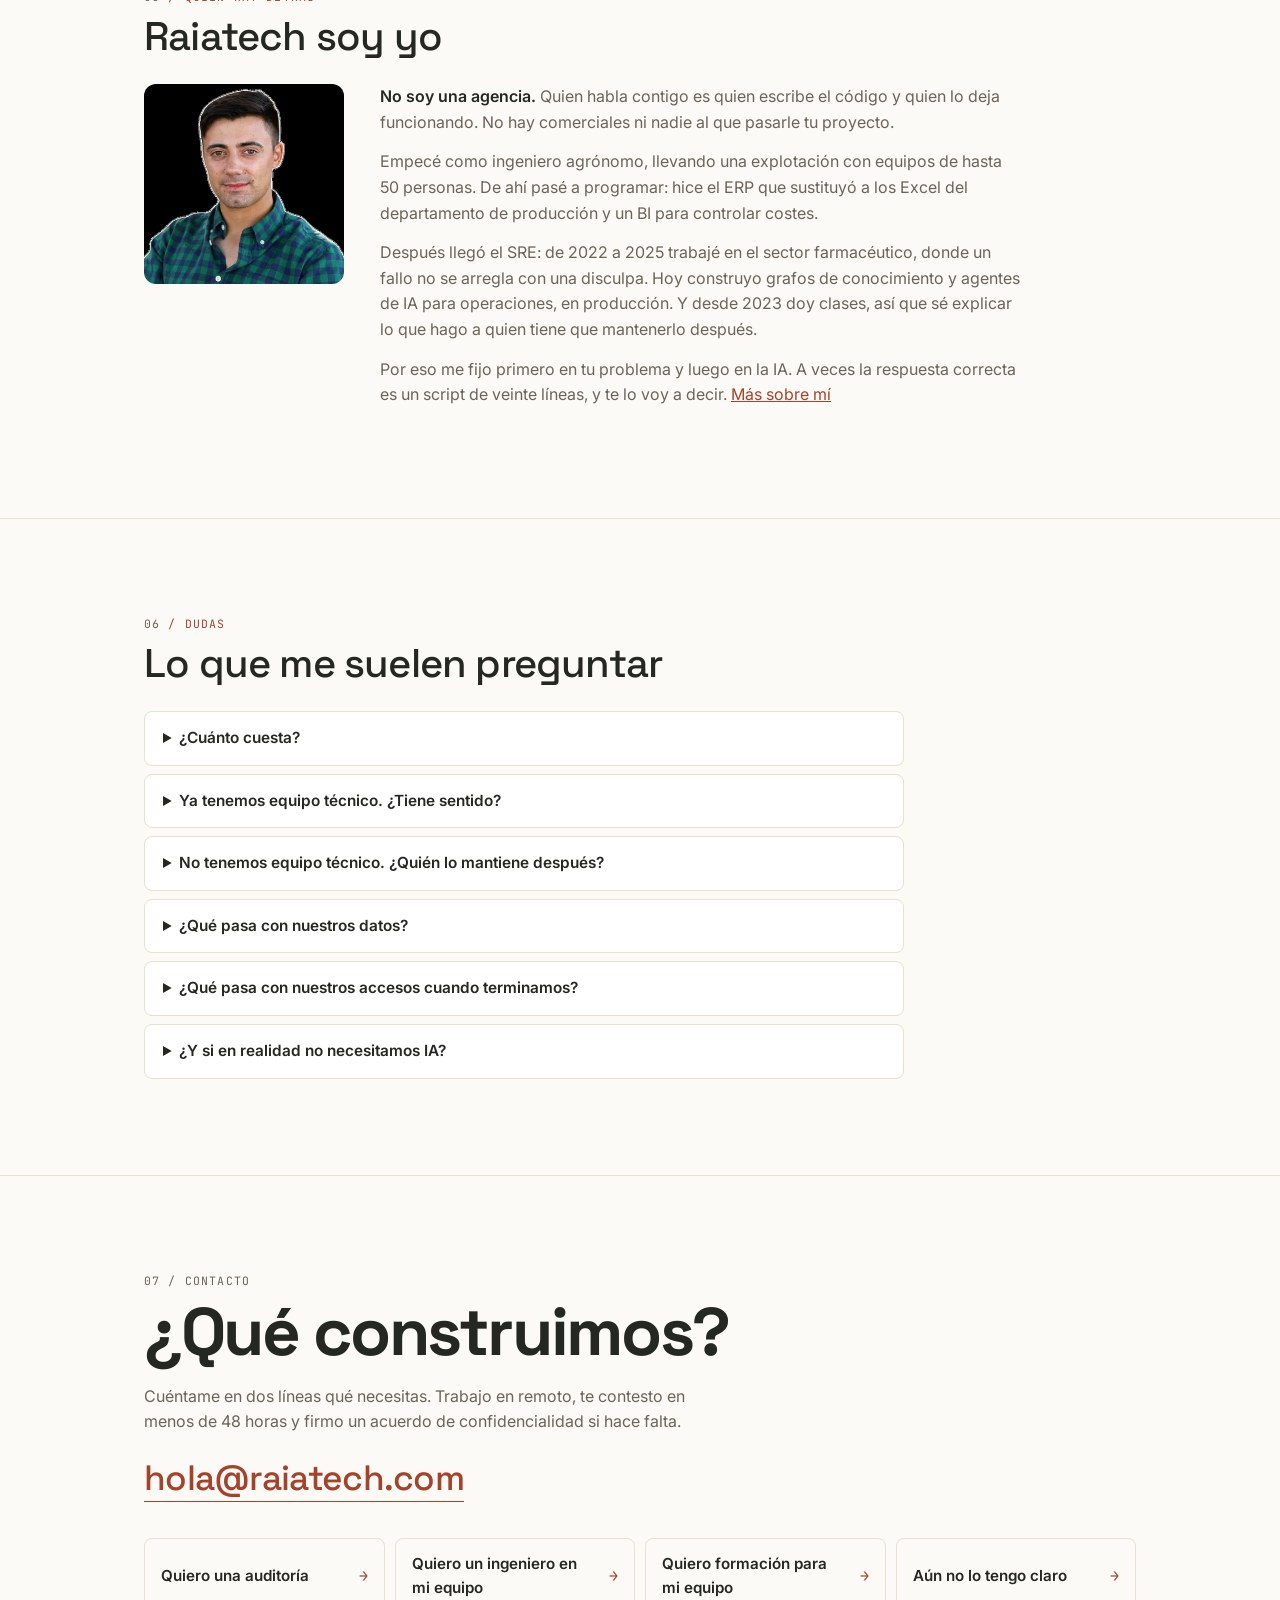
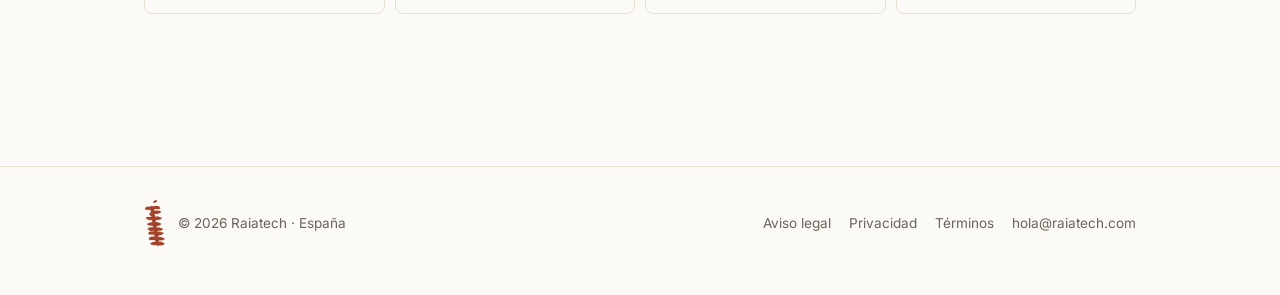
==== commit 1d77a392: "feat(informe): el ejemplo cuenta el antes y el después y qué cuesta cada arreglo Cada hallazgo dice " ====
--- a/index.html
+++ b/index.html
@@ -239,7 +239,7 @@
     <div class="grid3 num">
       <div class="dato"><p class="caso">Farmacéutica global · SRE</p><div class="cifra">99,97 %</div><p>de disponibilidad en una plataforma de automatización con unas 3.000 tareas al día.</p></div>
       <div class="dato"><p class="caso">Farmacéutica global · IA para operaciones</p><div class="cifra">−90 %</div><p>de tiempo para asignar incidentes: un clasificador propio sobre ServiceNow manda cada incidente al equipo que debe resolverlo.</p></div>
-      <div class="dato"><p class="caso">Raiatech · auditoría web</p><div class="cifra">16 → 18</div><p>sobre 20 en <a href="auditoria-ejemplo.html">mi propia web</a>, auditada con el mismo método y repetida tras los arreglos.</p></div>
+      <div class="dato"><p class="caso">Raiatech · auditoría web</p><div class="cifra">16,5 → 18</div><p>sobre 20 en <a href="auditoria-ejemplo.html">mi propia web</a>, auditada con el mismo método y repetida tras los arreglos.</p></div>
     </div>
     <h2 style="font-size:1.25rem;margin:40px 0 16px">Y mis propios productos en producción</h2>
     <div class="grid4">
